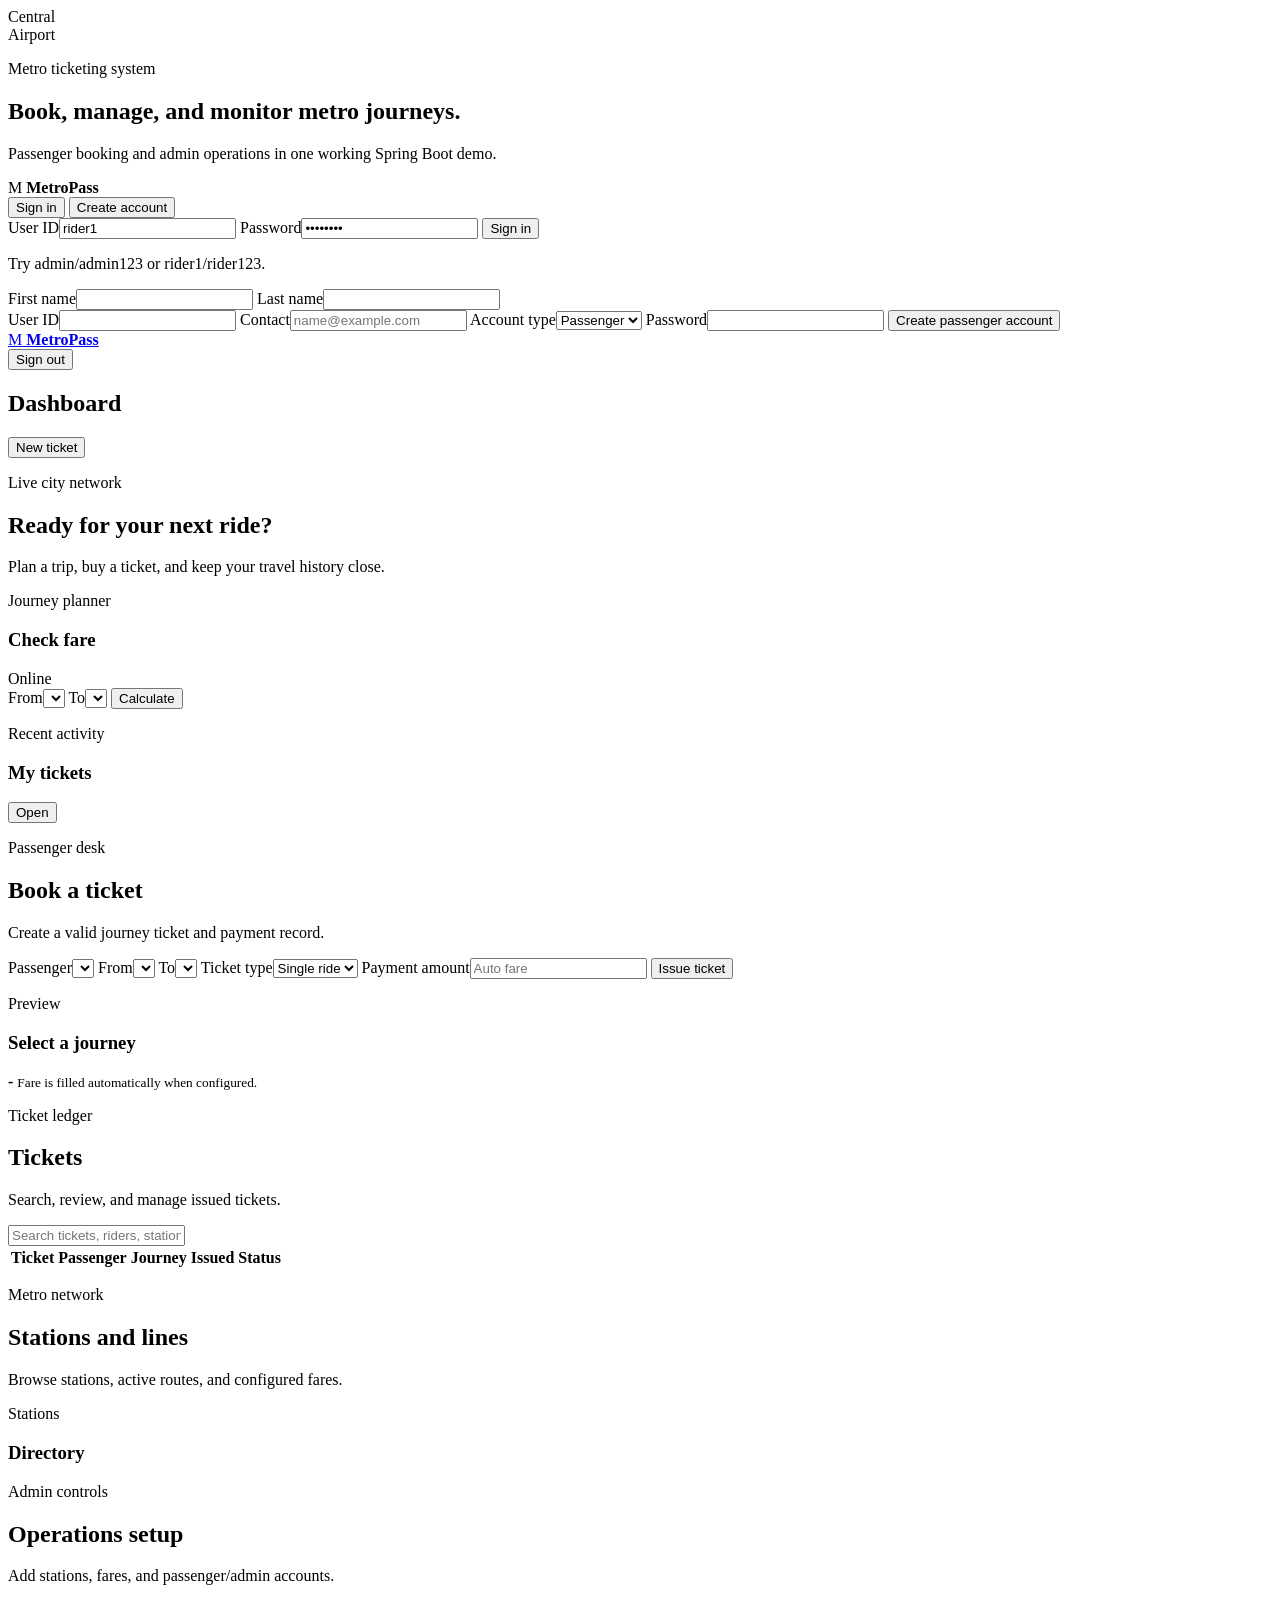
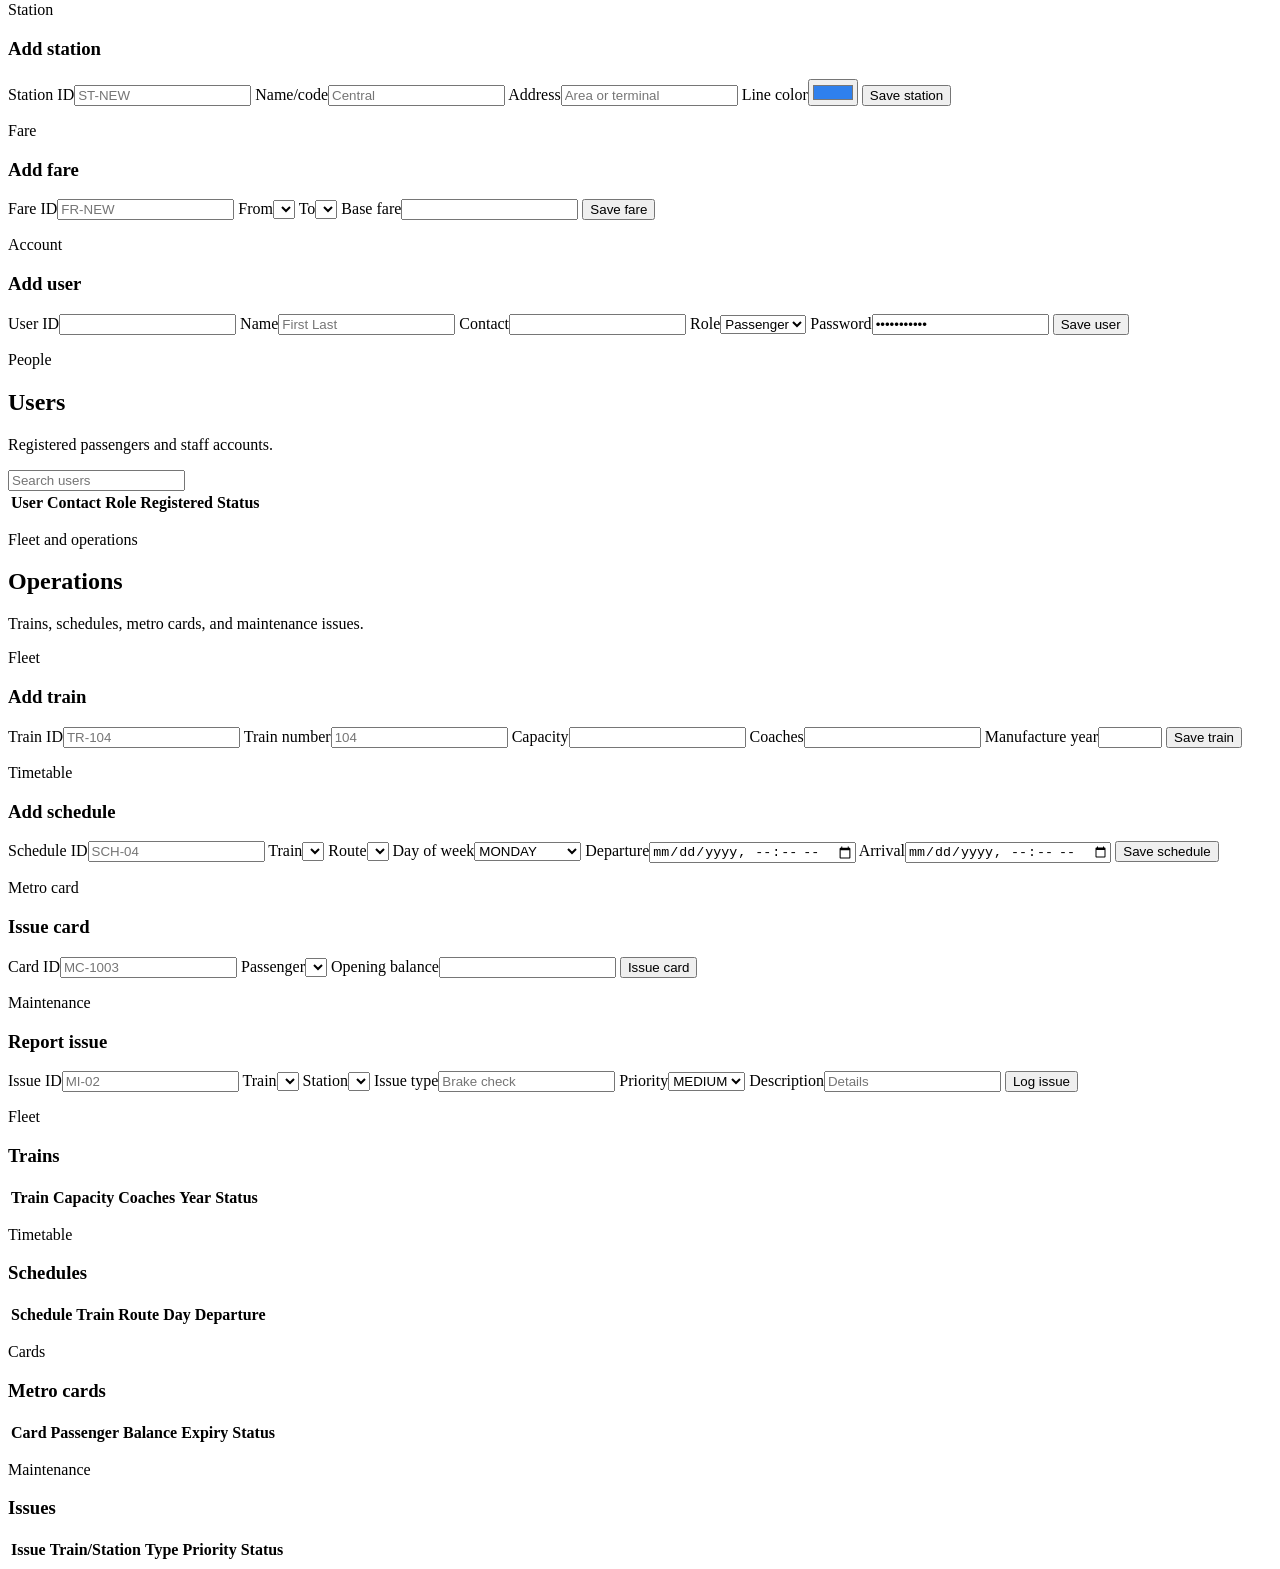
==== src/main/resources/static/index.html @ 809f44c8 "Metro ticketing system with full ERD coverage" ====
<!DOCTYPE html>
<html lang="en">
<head>
  <meta charset="UTF-8">
  <meta name="viewport" content="width=device-width, initial-scale=1.0">
  <title>MetroPass | Ticketing System</title>
  <link rel="preconnect" href="https://fonts.googleapis.com">
  <link rel="preconnect" href="https://fonts.gstatic.com" crossorigin>
  <link href="https://fonts.googleapis.com/css2?family=Inter:wght@400;500;600;700;800&family=JetBrains+Mono:wght@500&display=swap" rel="stylesheet">
  <link rel="stylesheet" href="/styles.css">
</head>
<body>
  <main id="auth-screen" class="auth-screen">
    <section class="auth-visual">
      <div class="rail-scene" aria-hidden="true">
        <div class="city-grid"></div>
        <div class="rail-line rail-blue"></div>
        <div class="rail-line rail-green"></div>
        <div class="metro-train">
          <span></span><span></span><span></span>
        </div>
        <div class="platform-card one">Central</div>
        <div class="platform-card two">Airport</div>
      </div>
      <div class="auth-copy">
        <p class="kicker">Metro ticketing system</p>
        <h1>Book, manage, and monitor metro journeys.</h1>
        <p>Passenger booking and admin operations in one working Spring Boot demo.</p>
      </div>
    </section>

    <section class="auth-panel">
      <div class="brand-row">
        <span class="brand-mark">M</span>
        <strong>MetroPass</strong>
      </div>
      <div class="auth-tabs" role="tablist">
        <button class="auth-tab active" type="button" data-auth-tab="signin">Sign in</button>
        <button class="auth-tab" type="button" data-auth-tab="signup">Create account</button>
      </div>

      <form id="signin-form" class="auth-form active-auth-form">
        <label>User ID<input id="signin-user" autocomplete="username" value="rider1" required></label>
        <label>Password<input id="signin-password" type="password" autocomplete="current-password" value="rider123" required></label>
        <button class="primary-action" type="submit">Sign in</button>
        <p class="demo-hint">Try admin/admin123 or rider1/rider123.</p>
      </form>

      <form id="signup-form" class="auth-form">
        <div class="two-fields">
          <label>First name<input id="signup-first" required></label>
          <label>Last name<input id="signup-last" required></label>
        </div>
        <label>User ID<input id="signup-user" autocomplete="username" required></label>
        <label>Contact<input id="signup-contact" type="email" placeholder="name@example.com"></label>
        <label>Account type<select id="signup-role"><option value="USER">Passenger</option><option value="ADMIN">Admin</option></select></label>
        <label>Password<input id="signup-password" type="password" autocomplete="new-password" required></label>
        <button id="signup-submit" class="primary-action" type="submit">Create passenger account</button>
      </form>
    </section>
  </main>

  <div id="app-shell" class="app-shell hidden">
    <aside class="sidebar">
      <a class="brand-row" href="#dashboard" aria-label="MetroPass home">
        <span class="brand-mark">M</span>
        <strong>MetroPass</strong>
      </a>
      <nav id="nav-list" class="nav-list" aria-label="Workspace navigation"></nav>
      <section class="account-box">
        <span id="account-role" class="pill"></span>
        <strong id="account-name"></strong>
        <small id="account-id"></small>
        <button id="signout-button" class="ghost-action" type="button">Sign out</button>
      </section>
    </aside>

    <main class="workspace">
      <header class="topbar">
        <div>
          <p id="today-label" class="kicker"></p>
          <h2 id="view-title">Dashboard</h2>
        </div>
        <button id="quick-book-button" class="primary-action compact" type="button">New ticket</button>
      </header>

      <div id="toast" class="toast" role="status"></div>

      <section id="view-dashboard" class="view active-view">
        <div class="hero-band">
          <div>
            <p class="kicker">Live city network</p>
            <h1 id="hero-title">Ready for your next ride?</h1>
            <p id="hero-copy">Plan a trip, buy a ticket, and keep your travel history close.</p>
          </div>
          <div class="mini-map" aria-hidden="true">
            <span class="node n1"></span><span class="node n2"></span><span class="node n3"></span><span class="node n4"></span>
            <div class="map-track a"></div><div class="map-track b"></div>
          </div>
        </div>

        <div id="stats-grid" class="stats-grid"></div>

        <div class="split-grid">
          <section class="panel">
            <div class="panel-heading">
              <div><p class="kicker">Journey planner</p><h3>Check fare</h3></div>
              <span class="status-ok">Online</span>
            </div>
            <form id="fare-form" class="form-grid">
              <label>From<select id="fare-from" required></select></label>
              <label>To<select id="fare-to" required></select></label>
              <button class="dark-action" type="submit">Calculate</button>
            </form>
            <div id="fare-result" class="result-box"></div>
          </section>

          <section class="panel">
            <div class="panel-heading">
              <div><p class="kicker">Recent activity</p><h3 id="activity-title">My tickets</h3></div>
              <button class="text-action" type="button" data-go-view="tickets">Open</button>
            </div>
            <div id="recent-list" class="activity-list"></div>
          </section>
        </div>
      </section>

      <section id="view-book" class="view">
        <div class="page-heading">
          <div><p class="kicker">Passenger desk</p><h2>Book a ticket</h2><p>Create a valid journey ticket and payment record.</p></div>
        </div>
        <section class="panel booking-panel">
          <form id="booking-form" class="booking-grid">
            <label id="booking-passenger-wrap">Passenger<select id="booking-passenger"></select></label>
            <label>From<select id="booking-from" required></select></label>
            <label>To<select id="booking-to" required></select></label>
            <label>Ticket type<select id="booking-type"><option value="SINGLE">Single ride</option><option value="DAY_PASS">Day pass</option><option value="RETURN">Return</option></select></label>
            <label>Payment amount<input id="booking-amount" type="number" min="0" step="0.01" placeholder="Auto fare" required></label>
            <button class="primary-action" type="submit">Issue ticket</button>
          </form>
          <div class="ticket-preview">
            <p class="kicker">Preview</p>
            <h3 id="preview-route">Select a journey</h3>
            <strong id="preview-fare">-</strong>
            <small id="preview-note">Fare is filled automatically when configured.</small>
          </div>
        </section>
      </section>

      <section id="view-tickets" class="view">
        <div class="page-heading">
          <div><p class="kicker">Ticket ledger</p><h2 id="tickets-heading">Tickets</h2><p id="tickets-copy">Search, review, and manage issued tickets.</p></div>
        </div>
        <section class="panel table-panel">
          <div class="table-toolbar">
            <input id="ticket-search" class="search-input" placeholder="Search tickets, riders, stations">
            <span id="ticket-count" class="count-label"></span>
          </div>
          <div class="table-wrap">
            <table>
              <thead><tr><th>Ticket</th><th>Passenger</th><th>Journey</th><th>Issued</th><th>Status</th><th class="admin-only"></th></tr></thead>
              <tbody id="tickets-table"></tbody>
            </table>
          </div>
        </section>
      </section>

      <section id="view-network" class="view">
        <div class="page-heading">
          <div><p class="kicker">Metro network</p><h2>Stations and lines</h2><p>Browse stations, active routes, and configured fares.</p></div>
        </div>
        <div class="network-grid">
          <section class="panel map-panel"><div id="network-map" class="network-map"></div></section>
          <section class="panel"><div class="panel-heading"><div><p class="kicker">Stations</p><h3>Directory</h3></div><span id="station-count" class="count-label"></span></div><div id="station-list" class="stack-list"></div></section>
        </div>
      </section>

      <section id="view-admin" class="view">
        <div class="page-heading">
          <div><p class="kicker">Admin controls</p><h2>Operations setup</h2><p>Add stations, fares, and passenger/admin accounts.</p></div>
        </div>
        <div class="admin-grid">
          <section class="panel">
            <div class="panel-heading"><div><p class="kicker">Station</p><h3>Add station</h3></div></div>
            <form id="station-form" class="form-grid">
              <label>Station ID<input id="station-id" placeholder="ST-NEW" required></label>
              <label>Name/code<input id="station-code" placeholder="Central" required></label>
              <label>Address<input id="station-address" placeholder="Area or terminal"></label>
              <label>Line color<input id="station-color" type="color" value="#2f80ed"></label>
              <button class="dark-action" type="submit">Save station</button>
            </form>
          </section>
          <section class="panel">
            <div class="panel-heading"><div><p class="kicker">Fare</p><h3>Add fare</h3></div></div>
            <form id="fare-admin-form" class="form-grid">
              <label>Fare ID<input id="fare-id" placeholder="FR-NEW" required></label>
              <label>From<select id="admin-fare-from" required></select></label>
              <label>To<select id="admin-fare-to" required></select></label>
              <label>Base fare<input id="admin-fare-amount" type="number" min="0" step="0.01" required></label>
              <button class="dark-action" type="submit">Save fare</button>
            </form>
          </section>
          <section class="panel">
            <div class="panel-heading"><div><p class="kicker">Account</p><h3>Add user</h3></div></div>
            <form id="admin-user-form" class="form-grid">
              <label>User ID<input id="admin-user-id" required></label>
              <label>Name<input id="admin-user-name" placeholder="First Last" required></label>
              <label>Contact<input id="admin-user-contact"></label>
              <label>Role<select id="admin-user-role"><option value="USER">Passenger</option><option value="ADMIN">Admin</option></select></label>
              <label>Password<input id="admin-user-password" type="password" value="password123" required></label>
              <button class="dark-action" type="submit">Save user</button>
            </form>
          </section>
        </div>
      </section>

      <section id="view-users" class="view">
        <div class="page-heading">
          <div><p class="kicker">People</p><h2>Users</h2><p>Registered passengers and staff accounts.</p></div>
        </div>
        <section class="panel table-panel">
          <div class="table-toolbar">
            <input id="user-search" class="search-input" placeholder="Search users">
            <span id="user-count" class="count-label"></span>
          </div>
          <div class="table-wrap">
            <table>
              <thead><tr><th>User</th><th>Contact</th><th>Role</th><th>Registered</th><th>Status</th></tr></thead>
              <tbody id="users-table"></tbody>
            </table>
          </div>
        </section>
      </section>

      <section id="view-operations" class="view">
        <div class="page-heading">
          <div><p class="kicker">Fleet and operations</p><h2>Operations</h2><p>Trains, schedules, metro cards, and maintenance issues.</p></div>
        </div>

        <div class="admin-grid">
          <section class="panel">
            <div class="panel-heading"><div><p class="kicker">Fleet</p><h3>Add train</h3></div></div>
            <form id="train-form" class="form-grid">
              <label>Train ID<input id="train-id" placeholder="TR-104" required></label>
              <label>Train number<input id="train-number" placeholder="104" required></label>
              <label>Capacity<input id="train-capacity" type="number" min="0" required></label>
              <label>Coaches<input id="train-coaches" type="number" min="1" required></label>
              <label>Manufacture year<input id="train-year" type="number" min="1990" max="2100" required></label>
              <button class="dark-action" type="submit">Save train</button>
            </form>
          </section>

          <section class="panel">
            <div class="panel-heading"><div><p class="kicker">Timetable</p><h3>Add schedule</h3></div></div>
            <form id="schedule-form" class="form-grid">
              <label>Schedule ID<input id="schedule-id" placeholder="SCH-04" required></label>
              <label>Train<select id="schedule-train" required></select></label>
              <label>Route<select id="schedule-route" required></select></label>
              <label>Day of week<select id="schedule-day">
                <option>MONDAY</option><option>TUESDAY</option><option>WEDNESDAY</option>
                <option>THURSDAY</option><option>FRIDAY</option><option>SATURDAY</option><option>SUNDAY</option>
              </select></label>
              <label>Departure<input id="schedule-departure" type="datetime-local" required></label>
              <label>Arrival<input id="schedule-arrival" type="datetime-local" required></label>
              <button class="dark-action" type="submit">Save schedule</button>
            </form>
          </section>

          <section class="panel">
            <div class="panel-heading"><div><p class="kicker">Metro card</p><h3>Issue card</h3></div></div>
            <form id="metrocard-form" class="form-grid">
              <label>Card ID<input id="metrocard-id" placeholder="MC-1003" required></label>
              <label>Passenger<select id="metrocard-passenger" required></select></label>
              <label>Opening balance<input id="metrocard-balance" type="number" min="0" step="0.01" required></label>
              <button class="dark-action" type="submit">Issue card</button>
            </form>
          </section>

          <section class="panel">
            <div class="panel-heading"><div><p class="kicker">Maintenance</p><h3>Report issue</h3></div></div>
            <form id="maintenance-form" class="form-grid">
              <label>Issue ID<input id="maintenance-id" placeholder="MI-02" required></label>
              <label>Train<select id="maintenance-train"></select></label>
              <label>Station<select id="maintenance-station"></select></label>
              <label>Issue type<input id="maintenance-type" placeholder="Brake check" required></label>
              <label>Priority<select id="maintenance-priority"><option>LOW</option><option selected>MEDIUM</option><option>HIGH</option></select></label>
              <label>Description<input id="maintenance-description" placeholder="Details"></label>
              <button class="dark-action" type="submit">Log issue</button>
            </form>
          </section>
        </div>

        <div class="split-grid">
          <section class="panel table-panel">
            <div class="panel-heading"><div><p class="kicker">Fleet</p><h3>Trains</h3></div><span id="train-count" class="count-label"></span></div>
            <div class="table-wrap">
              <table>
                <thead><tr><th>Train</th><th>Capacity</th><th>Coaches</th><th>Year</th><th>Status</th></tr></thead>
                <tbody id="trains-table"></tbody>
              </table>
            </div>
          </section>

          <section class="panel table-panel">
            <div class="panel-heading"><div><p class="kicker">Timetable</p><h3>Schedules</h3></div><span id="schedule-count" class="count-label"></span></div>
            <div class="table-wrap">
              <table>
                <thead><tr><th>Schedule</th><th>Train</th><th>Route</th><th>Day</th><th>Departure</th></tr></thead>
                <tbody id="schedules-table"></tbody>
              </table>
            </div>
          </section>
        </div>

        <div class="split-grid">
          <section class="panel table-panel">
            <div class="panel-heading"><div><p class="kicker">Cards</p><h3>Metro cards</h3></div><span id="metrocard-count" class="count-label"></span></div>
            <div class="table-wrap">
              <table>
                <thead><tr><th>Card</th><th>Passenger</th><th>Balance</th><th>Expiry</th><th>Status</th></tr></thead>
                <tbody id="metrocards-table"></tbody>
              </table>
            </div>
          </section>

          <section class="panel table-panel">
            <div class="panel-heading"><div><p class="kicker">Maintenance</p><h3>Issues</h3></div><span id="maintenance-count" class="count-label"></span></div>
            <div class="table-wrap">
              <table>
                <thead><tr><th>Issue</th><th>Train/Station</th><th>Type</th><th>Priority</th><th>Status</th></tr></thead>
                <tbody id="maintenance-table"></tbody>
              </table>
            </div>
          </section>
        </div>
      </section>
    </main>
  </div>

  <script src="/app.js"></script>
</body>
</html>
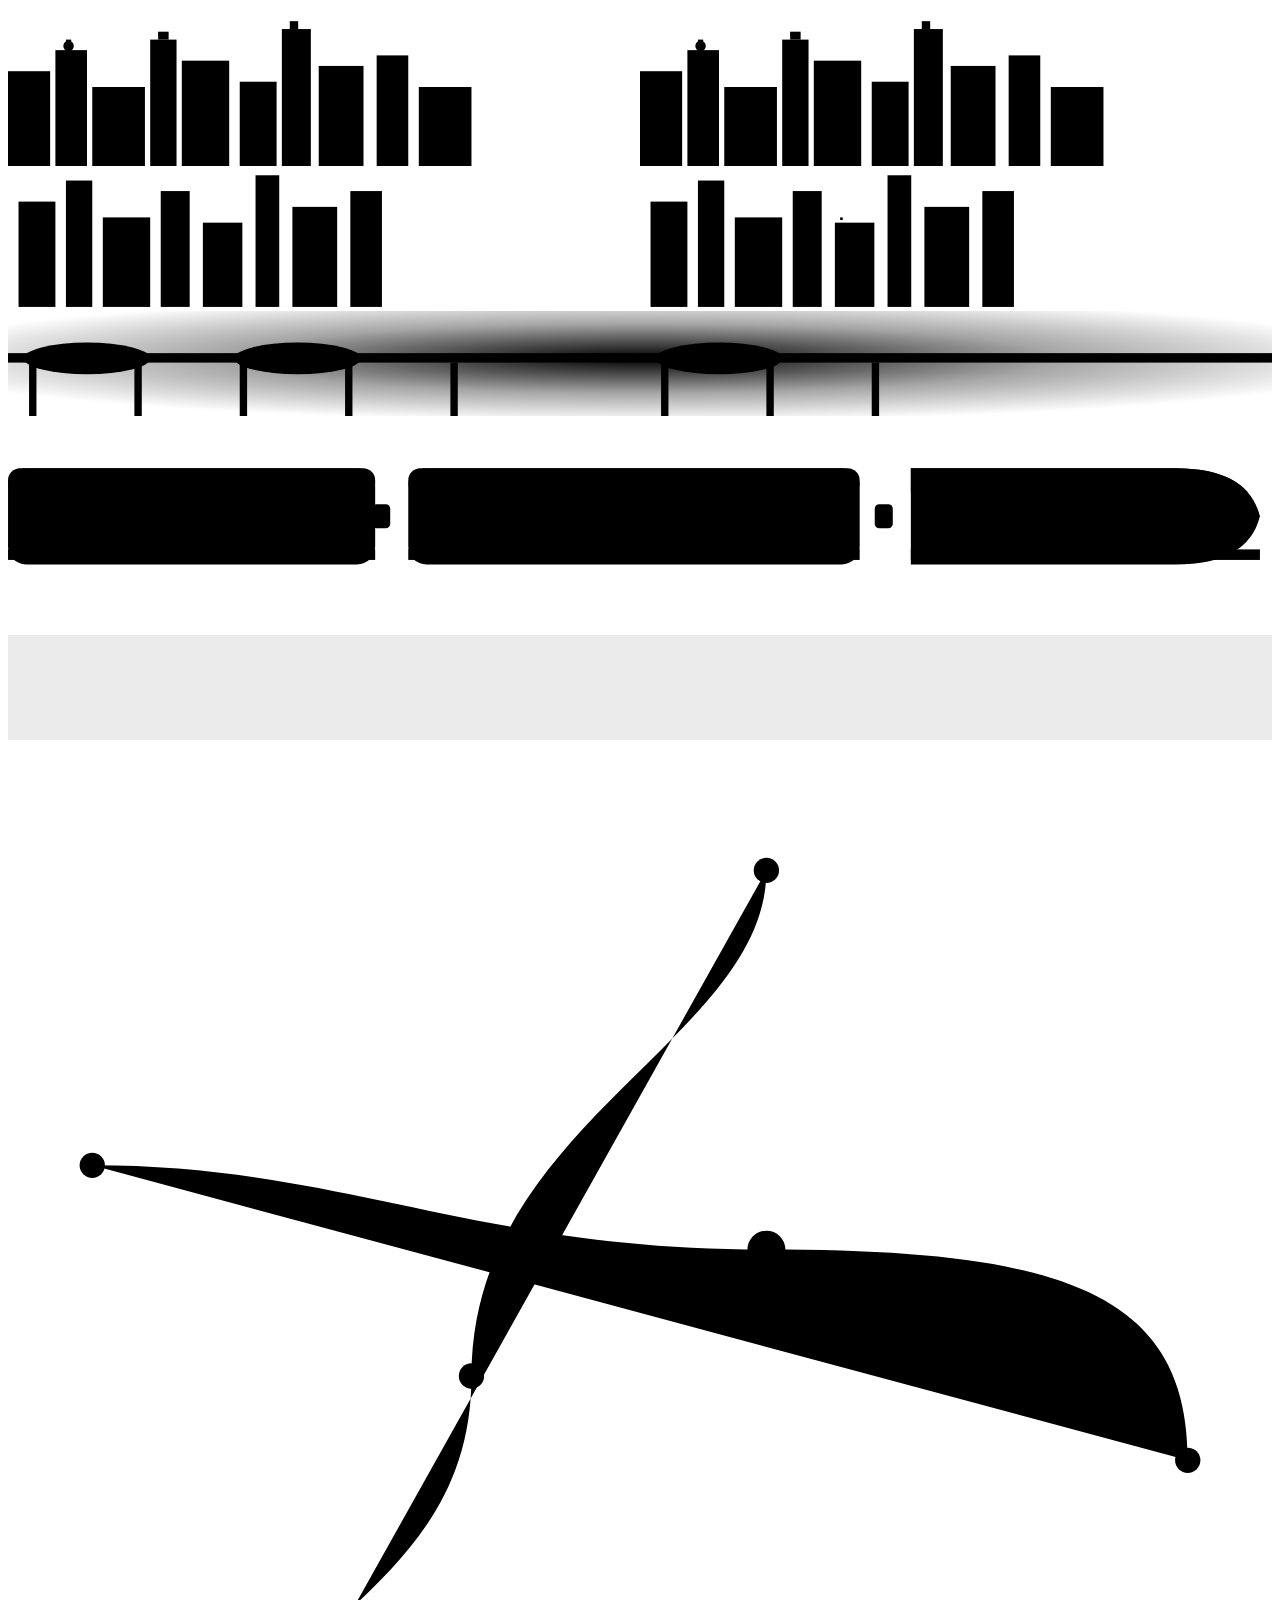
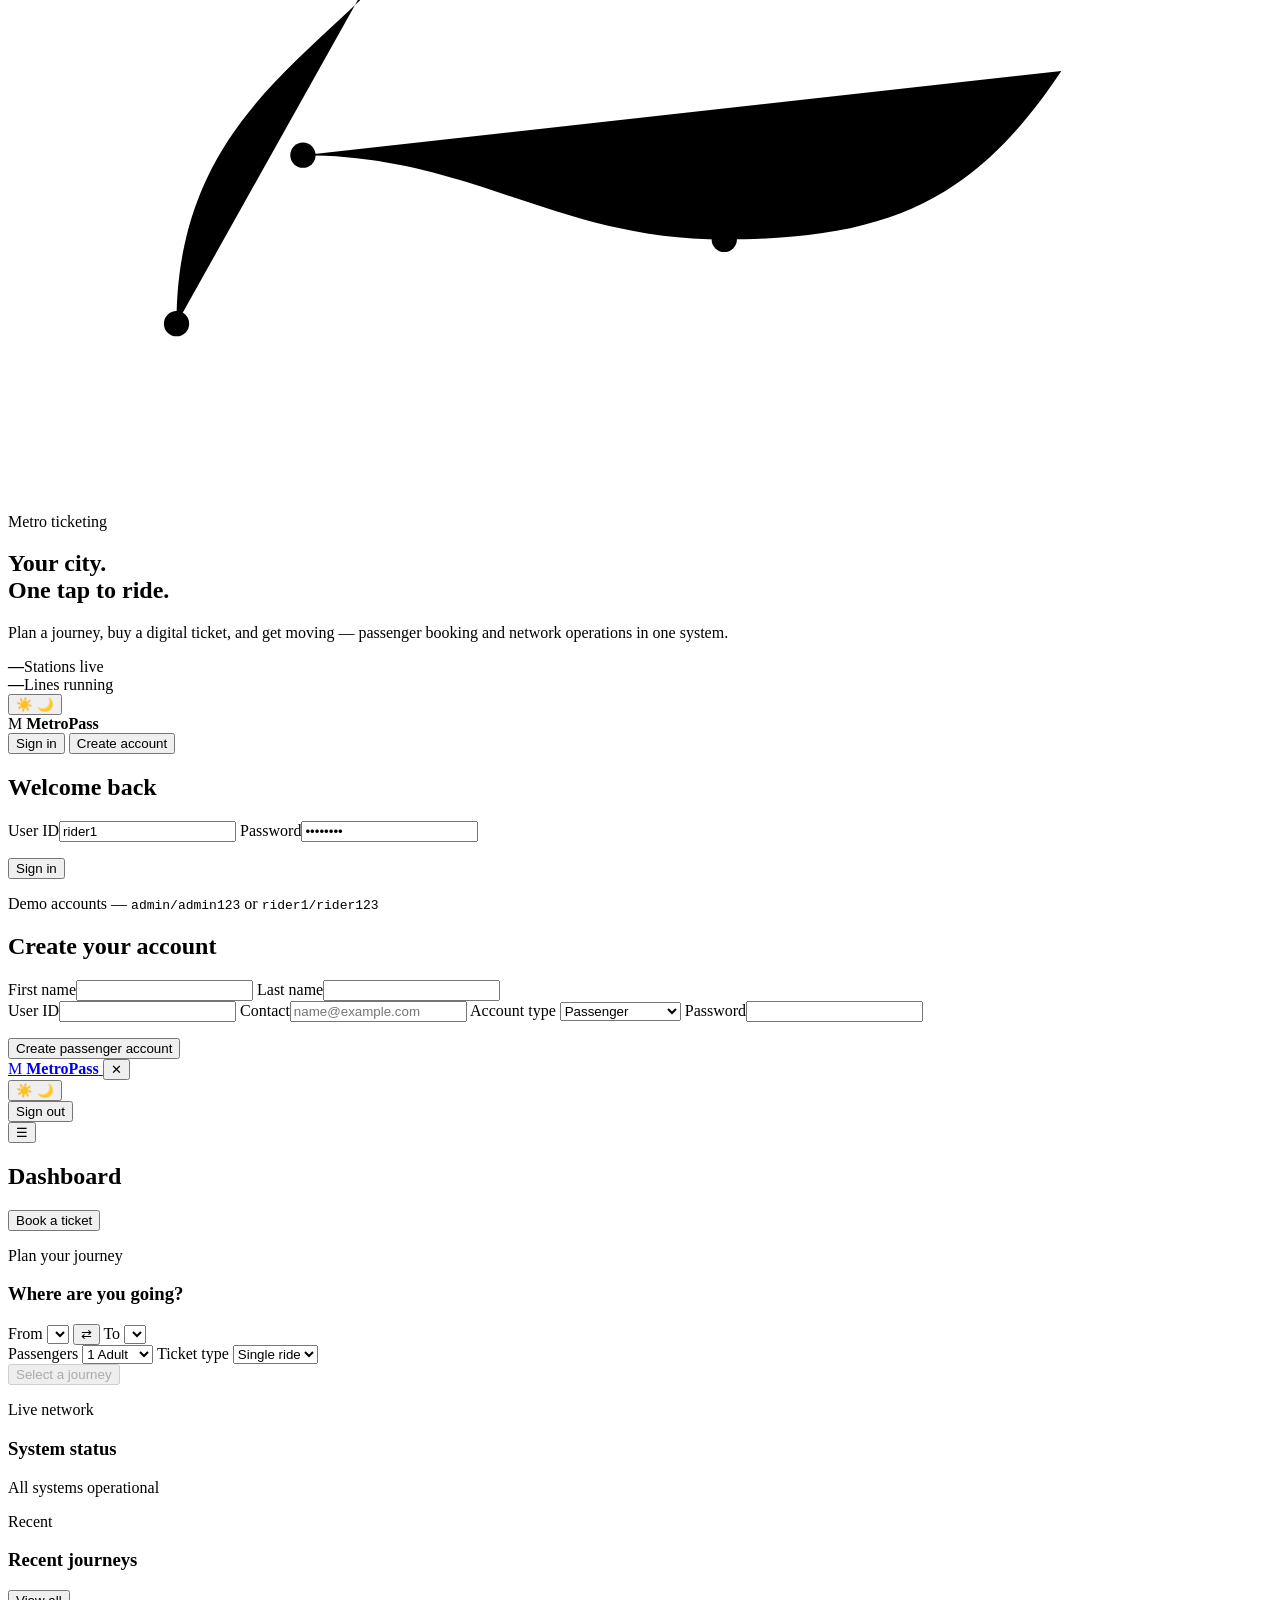
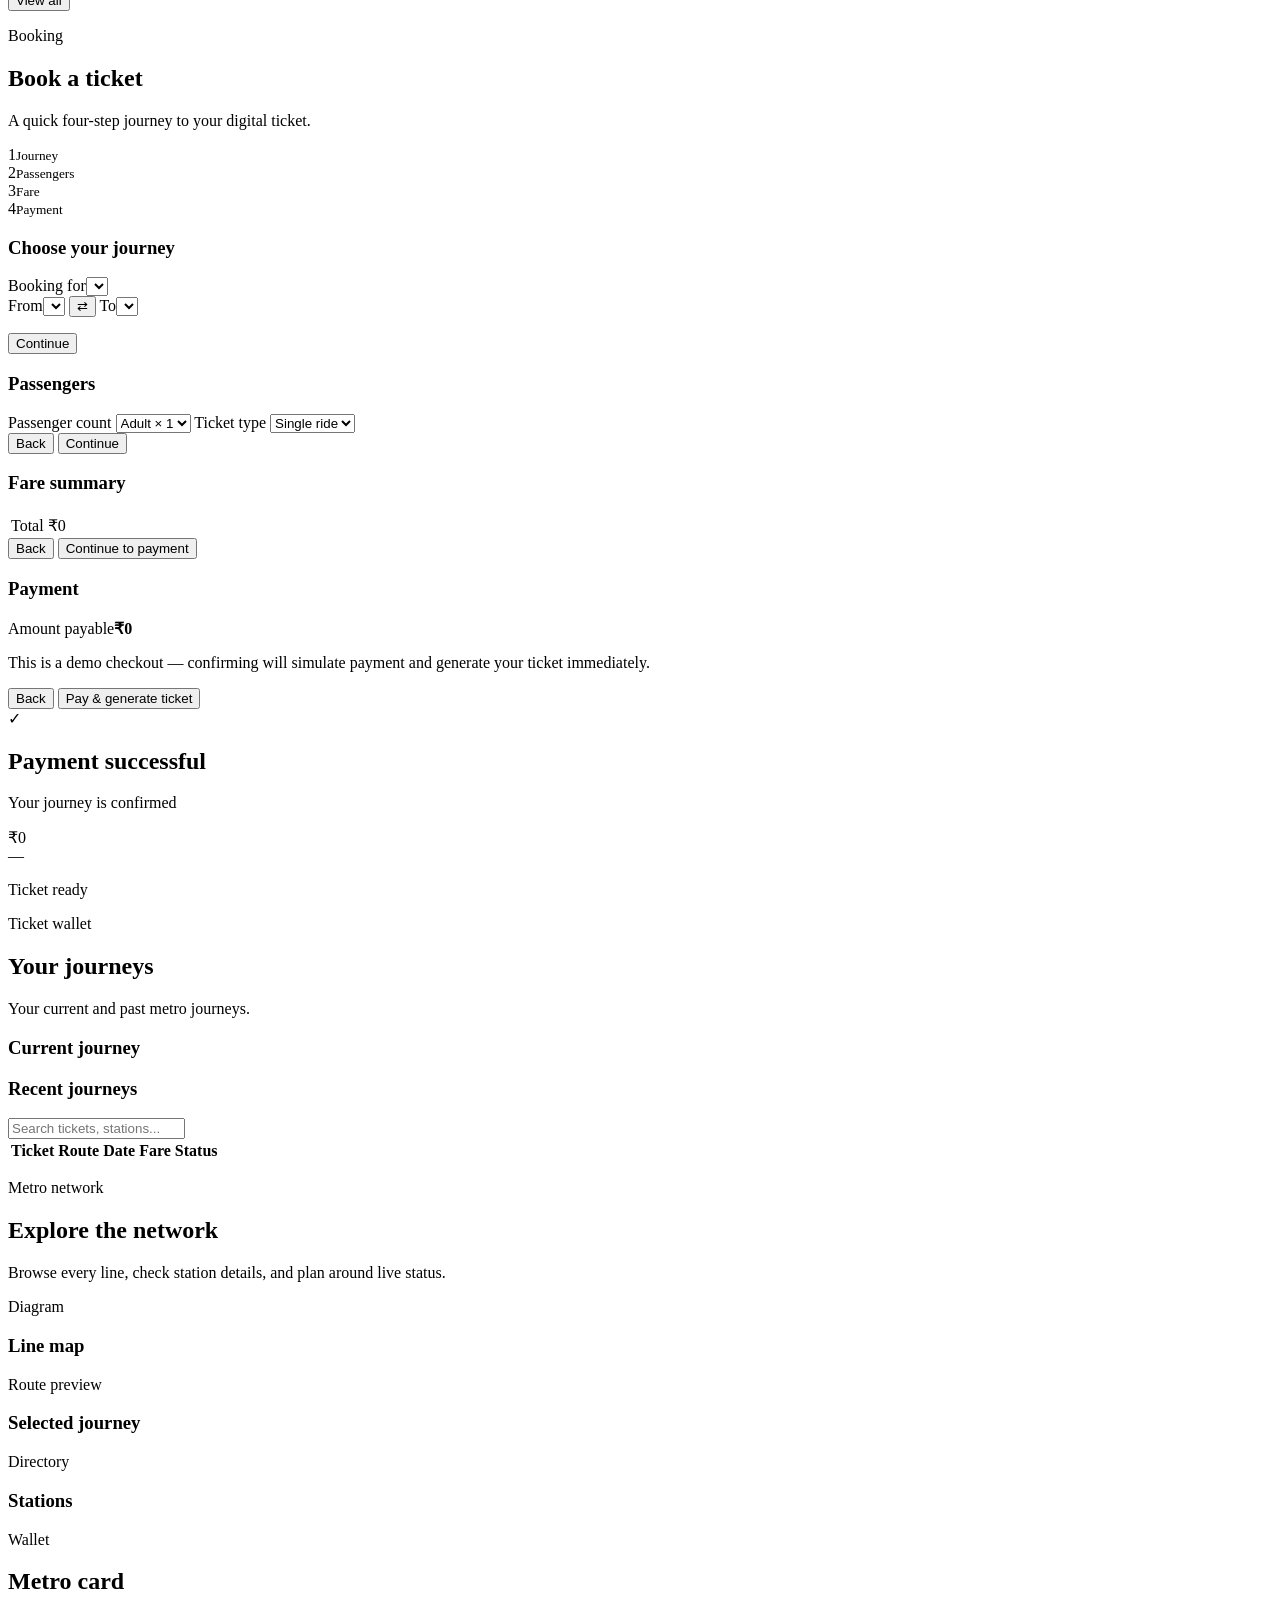
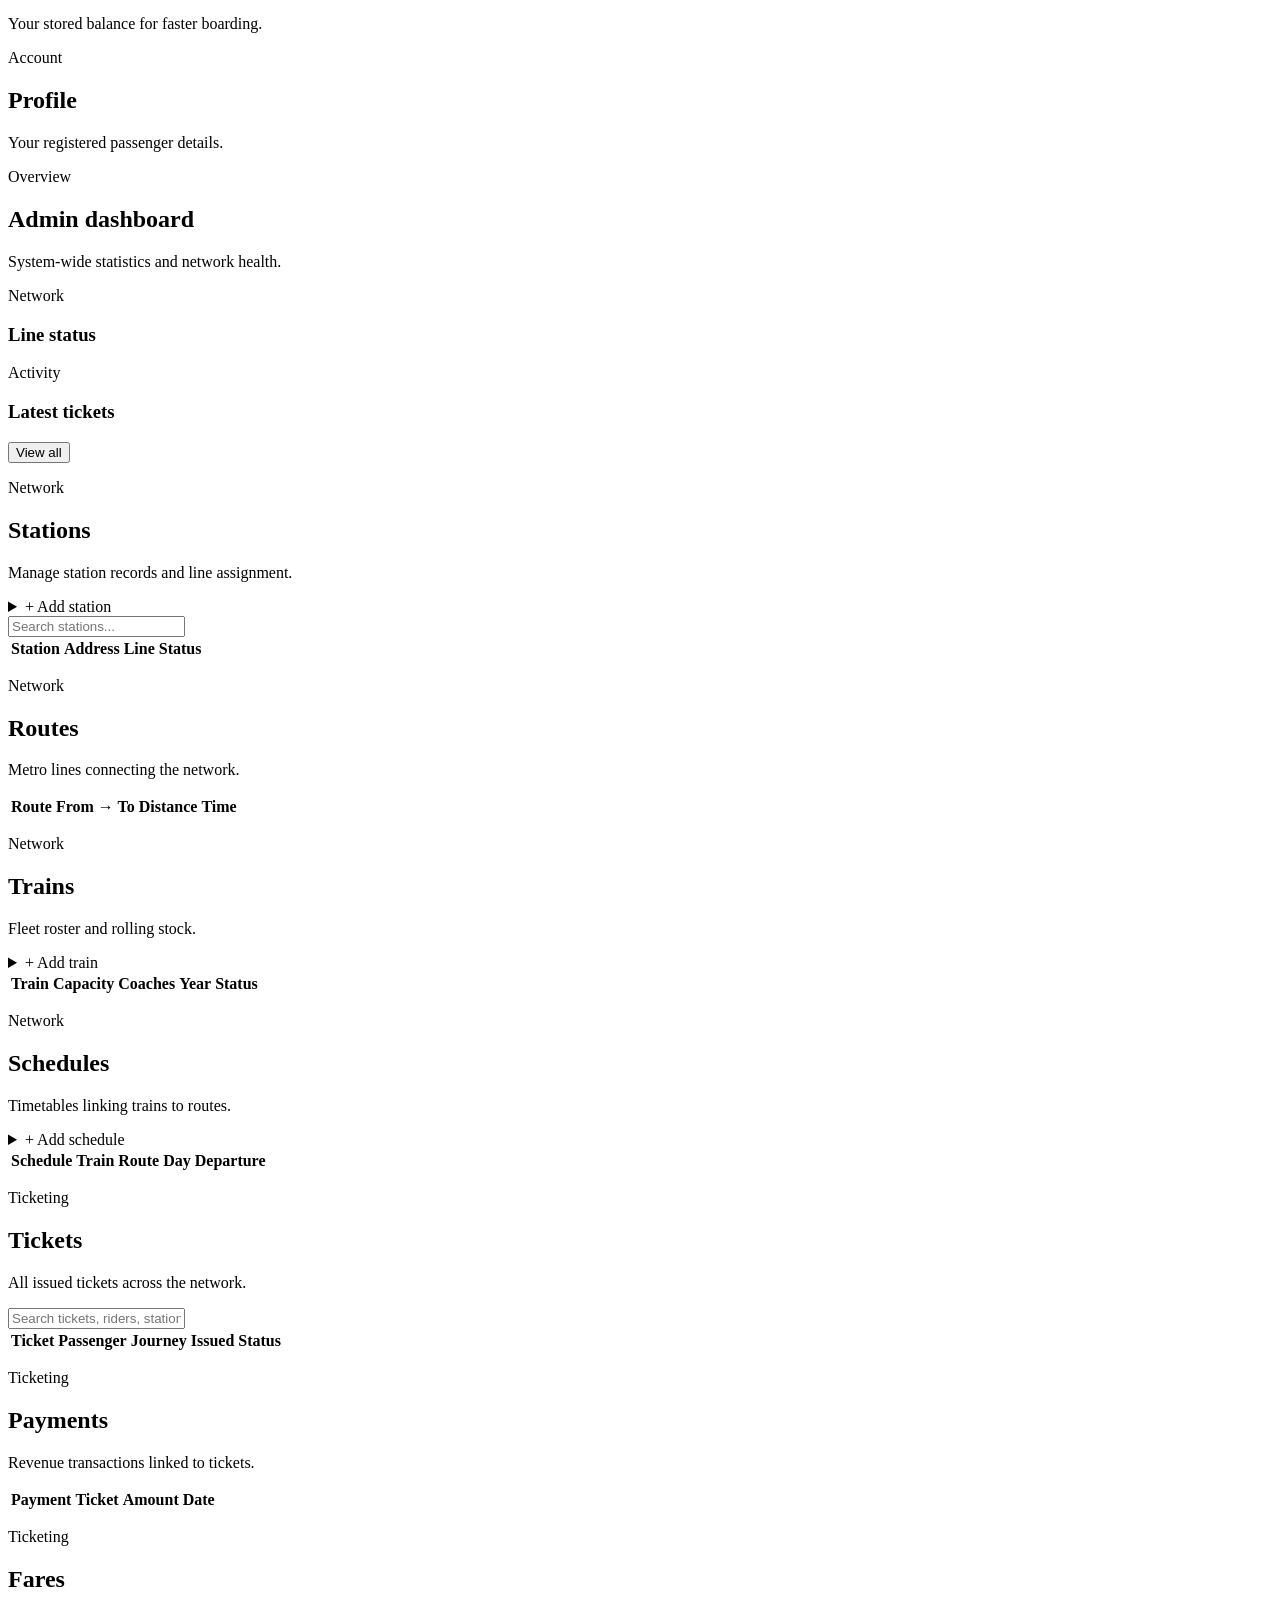
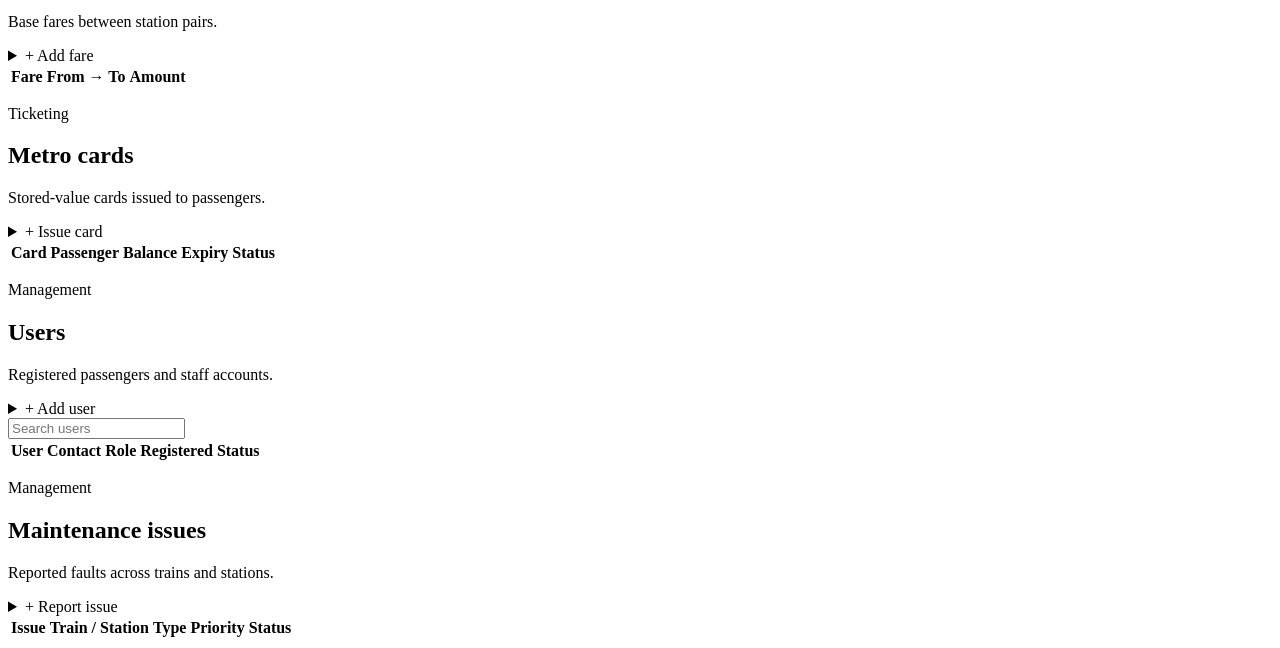
==== commit 5c2de67a: "Update frontend UI and navigation" ====
--- a/src/main/resources/static/index.html
+++ b/src/main/resources/static/index.html
@@ -3,243 +3,631 @@
 <head>
   <meta charset="UTF-8">
   <meta name="viewport" content="width=device-width, initial-scale=1.0">
-  <title>MetroPass | Ticketing System</title>
+  <title>MetroPass | Metro Ticketing</title>
   <link rel="preconnect" href="https://fonts.googleapis.com">
   <link rel="preconnect" href="https://fonts.gstatic.com" crossorigin>
-  <link href="https://fonts.googleapis.com/css2?family=Inter:wght@400;500;600;700;800&family=JetBrains+Mono:wght@500&display=swap" rel="stylesheet">
+  <link href="https://fonts.googleapis.com/css2?family=Inter:wght@400;500;600;700;800;900&family=JetBrains+Mono:wght@500;600;700&display=swap" rel="stylesheet">
   <link rel="stylesheet" href="/styles.css">
+  <script>
+    (function () {
+      try {
+        var saved = localStorage.getItem('metroTheme');
+        var theme = saved || (window.matchMedia && window.matchMedia('(prefers-color-scheme: dark)').matches ? 'dark' : 'light');
+        document.documentElement.setAttribute('data-theme', theme);
+        var signedIn = Boolean(localStorage.getItem('metroUser'));
+        document.documentElement.setAttribute('data-scene-day', signedIn ? '1' : '0');
+      } catch (e) {}
+    })();
+  </script>
 </head>
 <body>
+
+  <!-- ===================== METRO SCENE (persistent moving background) ===================== -->
+  <div id="metro-scene" class="metro-scene" aria-hidden="true" data-tier="high">
+    <div class="scene-layer scene-sky"></div>
+    <div class="scene-layer scene-stars" id="scene-stars"></div>
+
+    <div class="scene-parallax" data-depth="0.02">
+    <div class="scene-layer scene-skyline">
+      <svg viewBox="0 0 2400 300" preserveAspectRatio="none">
+        <g class="scene-bld-far">
+          <rect x="0" y="120" width="80" height="180"/><rect x="90" y="80" width="60" height="220"/>
+          <rect x="160" y="150" width="100" height="150"/><rect x="270" y="60" width="50" height="240"/>
+          <rect x="330" y="100" width="90" height="200"/><rect x="440" y="140" width="70" height="160"/>
+          <rect x="520" y="40" width="55" height="260"/><rect x="590" y="110" width="85" height="190"/>
+          <rect x="700" y="90" width="60" height="210"/><rect x="780" y="150" width="100" height="150"/>
+          <rect x="1200" y="120" width="80" height="180"/><rect x="1290" y="80" width="60" height="220"/>
+          <rect x="1360" y="150" width="100" height="150"/><rect x="1470" y="60" width="50" height="240"/>
+          <rect x="1530" y="100" width="90" height="200"/><rect x="1640" y="140" width="70" height="160"/>
+          <rect x="1720" y="40" width="55" height="260"/><rect x="1790" y="110" width="85" height="190"/>
+          <rect x="1900" y="90" width="60" height="210"/><rect x="1980" y="150" width="100" height="150"/>
+        </g>
+        <!-- Roofline variety: setbacks, antenna spires, a water tower — so the
+             skyline reads as a real city silhouette, not a uniform bar chart. -->
+        <g class="scene-bld-far">
+          <rect x="285" y="45" width="20" height="15"/>
+          <rect x="535" y="25" width="16" height="15"/>
+          <rect x="1485" y="45" width="20" height="15"/>
+          <rect x="1735" y="25" width="16" height="15"/>
+          <circle cx="115" cy="72" r="10"/><rect x="110" y="60" width="10" height="12"/>
+          <circle cx="1315" cy="72" r="10"/><rect x="1310" y="60" width="10" height="12"/>
+        </g>
+        <g class="scene-bld-far-line">
+          <line x1="295" y1="45" x2="295" y2="18"/>
+          <line x1="1495" y1="45" x2="1495" y2="18"/>
+          <line x1="205" y1="150" x2="205" y2="128"/>
+          <line x1="1405" y1="150" x2="1405" y2="128"/>
+        </g>
+        <g class="scene-win-far">
+          <rect x="10" y="140" width="6" height="6"/><rect x="24" y="140" width="6" height="6"/><rect x="10" y="160" width="6" height="6"/>
+          <rect x="100" y="100" width="6" height="6"/><rect x="120" y="120" width="6" height="6"/>
+          <rect x="340" y="130" width="6" height="6"/><rect x="360" y="150" width="6" height="6"/><rect x="380" y="130" width="6" height="6"/>
+          <rect x="600" y="140" width="6" height="6"/><rect x="620" y="160" width="6" height="6"/>
+          <rect x="1210" y="140" width="6" height="6"/><rect x="1224" y="140" width="6" height="6"/>
+          <rect x="1540" y="130" width="6" height="6"/><rect x="1560" y="150" width="6" height="6"/>
+          <rect x="1800" y="140" width="6" height="6"/><rect x="1820" y="160" width="6" height="6"/>
+        </g>
+      </svg>
+    </div>
+    </div>
+
+    <div class="scene-parallax" data-depth="0.05">
+    <div class="scene-layer scene-city">
+      <svg viewBox="0 0 2400 260" preserveAspectRatio="none">
+        <g class="scene-bld-mid">
+          <rect x="20" y="60" width="70" height="200"/><rect x="110" y="20" width="50" height="240"/>
+          <rect x="180" y="90" width="90" height="170"/><rect x="290" y="40" width="55" height="220"/>
+          <rect x="370" y="100" width="75" height="160"/><rect x="470" y="10" width="45" height="250"/>
+          <rect x="540" y="70" width="85" height="190"/><rect x="650" y="40" width="60" height="220"/>
+          <rect x="1220" y="60" width="70" height="200"/><rect x="1310" y="20" width="50" height="240"/>
+          <rect x="1380" y="90" width="90" height="170"/><rect x="1490" y="40" width="55" height="220"/>
+          <rect x="1570" y="100" width="75" height="160"/><rect x="1670" y="10" width="45" height="250"/>
+          <rect x="1740" y="70" width="85" height="190"/><rect x="1850" y="40" width="60" height="220"/>
+        </g>
+        <g class="scene-win-mid">
+          <rect x="30" y="80" width="5" height="5"/><rect x="45" y="90" width="5" height="5"/><rect x="60" y="100" width="5" height="5"/>
+          <rect x="120" y="40" width="5" height="5"/><rect x="135" y="55" width="5" height="5"/>
+          <rect x="195" y="110" width="5" height="5"/><rect x="210" y="120" width="5" height="5"/><rect x="230" y="130" width="5" height="5"/>
+          <rect x="1230" y="80" width="5" height="5"/><rect x="1245" y="90" width="5" height="5"/>
+          <rect x="1395" y="110" width="5" height="5"/><rect x="1410" y="120" width="5" height="5"/>
+        </g>
+        <g class="scene-win-mid warm">
+          <rect x="300" y="60" width="5" height="5"/><rect x="315" y="75" width="5" height="5"/>
+          <rect x="480" y="30" width="5" height="5"/><rect x="490" y="45" width="5" height="5"/>
+          <rect x="560" y="90" width="5" height="5"/><rect x="580" y="110" width="5" height="5"/>
+          <rect x="1500" y="60" width="5" height="5"/><rect x="1580" y="90" width="5" height="5"/>
+        </g>
+      </svg>
+    </div>
+    </div>
+
+    <div class="scene-layer scene-platform">
+      <svg viewBox="0 0 2400 200" preserveAspectRatio="none">
+        <defs>
+          <radialGradient id="scene-pass-light-grad" cx="50%" cy="45%" r="60%">
+            <stop offset="0%" stop-color="currentColor" stop-opacity="1"/>
+            <stop offset="55%" stop-color="currentColor" stop-opacity=".35"/>
+            <stop offset="100%" stop-color="currentColor" stop-opacity="0"/>
+          </radialGradient>
+        </defs>
+        <rect class="scene-rail-deck" x="0" y="80" width="2400" height="18"/>
+        <g class="scene-rail-pillar">
+          <rect x="40" y="98" width="14" height="102"/><rect x="240" y="98" width="14" height="102"/>
+          <rect x="440" y="98" width="14" height="102"/><rect x="640" y="98" width="14" height="102"/>
+          <rect x="840" y="98" width="14" height="102"/><rect x="1240" y="98" width="14" height="102"/>
+          <rect x="1440" y="98" width="14" height="102"/><rect x="1640" y="98" width="14" height="102"/>
+        </g>
+        <ellipse class="scene-plat-glow" cx="150" cy="90" rx="120" ry="30"/>
+        <ellipse class="scene-plat-glow" cx="550" cy="90" rx="120" ry="30"/>
+        <ellipse class="scene-plat-glow" cx="1350" cy="90" rx="120" ry="30"/>
+        <rect class="scene-pass-light" x="0" y="0" width="2400" height="200" fill="url(#scene-pass-light-grad)"/>
+      </svg>
+    </div>
+
+    <div class="scene-layer scene-train">
+      <div class="scene-train-blur"></div>
+      <div class="scene-train-wrap">
+        <svg viewBox="0 0 420 70" width="100%">
+          <!-- Car 1 (rear) -->
+          <rect class="scene-train-shell" x="0" y="16" width="122" height="32" rx="6"/>
+          <rect class="scene-train-shell-top" x="0" y="16" width="122" height="9" rx="4"/>
+          <rect class="scene-train-stripe" x="0" y="43" width="122" height="3.5"/>
+          <rect x="10" y="25" width="28" height="15" rx="2" class="scene-train-window dim"/>
+          <rect x="46" y="25" width="28" height="15" rx="2" class="scene-train-window"/>
+          <rect x="82" y="25" width="28" height="15" rx="2" class="scene-train-window"/>
+          <circle class="scene-train-tail" cx="6" cy="32" r="3.2"/>
+          <rect class="scene-train-coupler" x="121" y="28" width="6" height="8" rx="1.5"/>
+
+          <!-- Car 2 (middle) -->
+          <rect class="scene-train-shell" x="133" y="16" width="150" height="32" rx="6"/>
+          <rect class="scene-train-shell-top" x="133" y="16" width="150" height="9" rx="4"/>
+          <rect class="scene-train-stripe" x="133" y="43" width="150" height="3.5"/>
+          <rect x="144" y="25" width="28" height="15" rx="2" class="scene-train-window"/>
+          <rect x="180" y="25" width="28" height="15" rx="2" class="scene-train-window dim"/>
+          <rect x="216" y="25" width="28" height="15" rx="2" class="scene-train-window"/>
+          <rect x="252" y="25" width="28" height="15" rx="2" class="scene-train-window"/>
+          <rect class="scene-train-coupler" x="288" y="28" width="6" height="8" rx="1.5"/>
+
+          <!-- Car 3 (lead) — tapered cab nose -->
+          <path class="scene-train-shell" d="M 300 48 L 300 16 L 388 16 Q 412 16 416 32 Q 412 48 388 48 Z"/>
+          <path class="scene-train-shell-top" d="M 300 16 L 388 16 Q 405 16 412 24 L 300 24 Z"/>
+          <rect class="scene-train-stripe" x="300" y="43" width="116" height="3.5"/>
+          <rect x="310" y="25" width="26" height="15" rx="2" class="scene-train-window"/>
+          <rect x="346" y="25" width="26" height="15" rx="2" class="scene-train-window"/>
+          <circle class="scene-train-headlight" cx="407" cy="32" r="4"/>
+        </svg>
+      </div>
+    </div>
+
+    <div class="scene-layer scene-reflection">
+      <svg viewBox="0 0 2400 200" preserveAspectRatio="none">
+        <rect x="0" y="0" width="2400" height="200" fill="currentColor" style="color:var(--blue); opacity:.08;"/>
+      </svg>
+    </div>
+
+    <div class="scene-layer scene-ambient"></div>
+    <div class="scene-layer scene-overlay"></div>
+  </div>
+
+  <!-- ===================== AUTH ===================== -->
   <main id="auth-screen" class="auth-screen">
-    <section class="auth-visual">
-      <div class="rail-scene" aria-hidden="true">
-        <div class="city-grid"></div>
-        <div class="rail-line rail-blue"></div>
-        <div class="rail-line rail-green"></div>
-        <div class="metro-train">
-          <span></span><span></span><span></span>
-        </div>
-        <div class="platform-card one">Central</div>
-        <div class="platform-card two">Airport</div>
+    <section class="auth-visual" aria-hidden="true">
+      <div class="rail-canvas">
+        <svg class="line-map" viewBox="0 0 600 640" preserveAspectRatio="none">
+          <path class="line-path line-blue" d="M 80 560 C 80 420, 220 420, 220 300 S 360 140, 360 60" />
+          <path class="line-path line-orange" d="M 40 200 C 160 200, 220 240, 360 240 S 560 260, 560 340" />
+          <path class="line-path line-green" d="M 140 480 C 220 480, 260 520, 340 520 S 460 500, 500 440" />
+          <circle class="line-stop" cx="80" cy="560" r="6"/>
+          <circle class="line-stop" cx="220" cy="300" r="6"/>
+          <circle class="line-stop" cx="360" cy="60" r="6"/>
+          <circle class="line-stop" cx="40" cy="200" r="6"/>
+          <circle class="line-stop" cx="360" cy="240" r="6"/>
+          <circle class="line-stop" cx="560" cy="340" r="6"/>
+          <circle class="line-stop" cx="140" cy="480" r="6"/>
+          <circle class="line-stop" cx="340" cy="520" r="6"/>
+          <circle class="line-stop interchange" cx="360" cy="240" r="9"/>
+        </svg>
+        <div class="train-chip t1"><span></span><span></span><span></span></div>
+        <div class="train-chip t2"><span></span><span></span><span></span></div>
       </div>
       <div class="auth-copy">
-        <p class="kicker">Metro ticketing system</p>
-        <h1>Book, manage, and monitor metro journeys.</h1>
-        <p>Passenger booking and admin operations in one working Spring Boot demo.</p>
+        <p class="eyebrow">Metro ticketing</p>
+        <h1>Your city.<br>One tap to ride.</h1>
+        <p class="auth-lede">Plan a journey, buy a digital ticket, and get moving — passenger booking and network operations in one system.</p>
+        <div class="auth-stats">
+          <div><strong id="auth-stat-stations">—</strong><span>Stations live</span></div>
+          <div><strong id="auth-stat-lines">—</strong><span>Lines running</span></div>
+        </div>
       </div>
     </section>
 
     <section class="auth-panel">
-      <div class="brand-row">
-        <span class="brand-mark">M</span>
-        <strong>MetroPass</strong>
+      <button id="theme-toggle-auth" class="theme-toggle" type="button" aria-label="Toggle dark mode" title="Toggle dark mode">
+        <span class="icon-sun">☀️</span>
+        <span class="icon-moon">🌙</span>
+      </button>
+      <div class="auth-panel-inner">
+        <div class="brand-row">
+          <span class="brand-mark">M</span>
+          <strong>MetroPass</strong>
+        </div>
+
+        <div class="auth-tabs" role="tablist">
+          <button class="auth-tab active" type="button" data-auth-tab="signin" role="tab" aria-selected="true">Sign in</button>
+          <button class="auth-tab" type="button" data-auth-tab="signup" role="tab" aria-selected="false">Create account</button>
+        </div>
+
+        <form id="signin-form" class="auth-form active-auth-form" novalidate>
+          <h2 class="auth-form-title">Welcome back</h2>
+          <label>User ID<input id="signin-user" autocomplete="username" value="rider1" required></label>
+          <label>Password<input id="signin-password" type="password" autocomplete="current-password" value="rider123" required></label>
+          <p id="signin-error" class="field-error" role="alert"></p>
+          <button class="primary-action full" type="submit">
+            <span>Sign in</span>
+          </button>
+          <p class="demo-hint">Demo accounts — <code>admin/admin123</code> or <code>rider1/rider123</code></p>
+        </form>
+
+        <form id="signup-form" class="auth-form" novalidate>
+          <h2 class="auth-form-title">Create your account</h2>
+          <div class="two-fields">
+            <label>First name<input id="signup-first" required></label>
+            <label>Last name<input id="signup-last" required></label>
+          </div>
+          <label>User ID<input id="signup-user" autocomplete="username" required></label>
+          <label>Contact<input id="signup-contact" type="email" placeholder="name@example.com"></label>
+          <label>Account type
+            <select id="signup-role">
+              <option value="USER">Passenger</option>
+              <option value="ADMIN">Admin / operator</option>
+            </select>
+          </label>
+          <label>Password<input id="signup-password" type="password" autocomplete="new-password" required></label>
+          <p id="signup-error" class="field-error" role="alert"></p>
+          <button id="signup-submit" class="primary-action full" type="submit">
+            <span>Create passenger account</span>
+          </button>
+        </form>
       </div>
-      <div class="auth-tabs" role="tablist">
-        <button class="auth-tab active" type="button" data-auth-tab="signin">Sign in</button>
-        <button class="auth-tab" type="button" data-auth-tab="signup">Create account</button>
-      </div>
-
-      <form id="signin-form" class="auth-form active-auth-form">
-        <label>User ID<input id="signin-user" autocomplete="username" value="rider1" required></label>
-        <label>Password<input id="signin-password" type="password" autocomplete="current-password" value="rider123" required></label>
-        <button class="primary-action" type="submit">Sign in</button>
-        <p class="demo-hint">Try admin/admin123 or rider1/rider123.</p>
-      </form>
-
-      <form id="signup-form" class="auth-form">
-        <div class="two-fields">
-          <label>First name<input id="signup-first" required></label>
-          <label>Last name<input id="signup-last" required></label>
-        </div>
-        <label>User ID<input id="signup-user" autocomplete="username" required></label>
-        <label>Contact<input id="signup-contact" type="email" placeholder="name@example.com"></label>
-        <label>Account type<select id="signup-role"><option value="USER">Passenger</option><option value="ADMIN">Admin</option></select></label>
-        <label>Password<input id="signup-password" type="password" autocomplete="new-password" required></label>
-        <button id="signup-submit" class="primary-action" type="submit">Create passenger account</button>
-      </form>
     </section>
   </main>
 
+  <!-- ===================== APP SHELL ===================== -->
   <div id="app-shell" class="app-shell hidden">
-    <aside class="sidebar">
-      <a class="brand-row" href="#dashboard" aria-label="MetroPass home">
-        <span class="brand-mark">M</span>
-        <strong>MetroPass</strong>
-      </a>
-      <nav id="nav-list" class="nav-list" aria-label="Workspace navigation"></nav>
+
+    <aside class="sidebar" id="sidebar">
+      <div class="sidebar-top">
+        <a class="brand-row" href="#dashboard" aria-label="MetroPass home">
+          <span class="brand-mark">M</span>
+          <strong>MetroPass</strong>
+        </a>
+        <button id="sidebar-close" class="icon-button mobile-only" type="button" aria-label="Close menu">✕</button>
+      </div>
+      <nav id="nav-list" class="nav-list" aria-label="Primary navigation"></nav>
       <section class="account-box">
-        <span id="account-role" class="pill"></span>
+        <div class="account-id-row">
+          <span id="account-role" class="pill"></span>
+          <button id="theme-toggle-sidebar" class="theme-toggle" type="button" aria-label="Toggle dark mode" title="Toggle dark mode">
+            <span class="icon-sun">☀️</span>
+            <span class="icon-moon">🌙</span>
+          </button>
+        </div>
         <strong id="account-name"></strong>
         <small id="account-id"></small>
         <button id="signout-button" class="ghost-action" type="button">Sign out</button>
       </section>
     </aside>
 
+    <div id="sidebar-scrim" class="sidebar-scrim"></div>
+
     <main class="workspace">
       <header class="topbar">
-        <div>
-          <p id="today-label" class="kicker"></p>
+        <button id="menu-button" class="icon-button mobile-only" type="button" aria-label="Open menu">☰</button>
+        <div class="topbar-titles">
+          <p id="today-label" class="eyebrow"></p>
           <h2 id="view-title">Dashboard</h2>
         </div>
-        <button id="quick-book-button" class="primary-action compact" type="button">New ticket</button>
+        <button id="quick-book-button" class="primary-action compact" type="button">
+          <span id="quick-book-label">Book a ticket</span>
+        </button>
       </header>
 
       <div id="toast" class="toast" role="status"></div>
 
+      <!-- ============ HOME / DASHBOARD ============ -->
       <section id="view-dashboard" class="view active-view">
-        <div class="hero-band">
-          <div>
-            <p class="kicker">Live city network</p>
-            <h1 id="hero-title">Ready for your next ride?</h1>
-            <p id="hero-copy">Plan a trip, buy a ticket, and keep your travel history close.</p>
-          </div>
-          <div class="mini-map" aria-hidden="true">
-            <span class="node n1"></span><span class="node n2"></span><span class="node n3"></span><span class="node n4"></span>
-            <div class="map-track a"></div><div class="map-track b"></div>
-          </div>
-        </div>
-
-        <div id="stats-grid" class="stats-grid"></div>
+
+        <!-- Passenger hero: journey planner -->
+        <section id="journey-card" class="journey-card">
+          <div class="journey-card-head">
+            <p class="eyebrow">Plan your journey</p>
+            <h1>Where are you going?</h1>
+          </div>
+          <form id="journey-form" class="journey-form">
+            <div class="journey-stations">
+              <label class="journey-field">
+                <span>From</span>
+                <select id="journey-from" required></select>
+              </label>
+              <button type="button" id="journey-swap" class="swap-button" aria-label="Swap stations" title="Swap stations">⇄</button>
+              <label class="journey-field">
+                <span>To</span>
+                <select id="journey-to" required></select>
+              </label>
+            </div>
+            <div class="journey-options">
+              <label class="journey-field narrow">
+                <span>Passengers</span>
+                <select id="journey-passengers">
+                  <option value="1">1 Adult</option>
+                  <option value="2">2 Adults</option>
+                  <option value="3">3 Adults</option>
+                  <option value="4">4 Adults</option>
+                </select>
+              </label>
+              <label class="journey-field narrow">
+                <span>Ticket type</span>
+                <select id="journey-type">
+                  <option value="SINGLE">Single ride</option>
+                  <option value="RETURN">Return</option>
+                  <option value="DAY_PASS">Day pass</option>
+                </select>
+              </label>
+            </div>
+            <div id="journey-summary" class="journey-summary" hidden>
+              <p class="eyebrow journey-summary-label">Your route</p>
+              <div class="journey-summary-route">
+                <strong id="journey-summary-from">—</strong>
+                <span class="route-arrow">→</span>
+                <strong id="journey-summary-to">—</strong>
+              </div>
+              <div class="journey-summary-stats">
+                <div><strong id="journey-summary-fare">₹0</strong><span>Estimated fare</span></div>
+                <div><strong id="journey-summary-time">—</strong><span>Journey time</span></div>
+                <div><strong id="journey-summary-stops">—</strong><span>Stations</span></div>
+              </div>
+            </div>
+            <button class="primary-action full large" type="submit" id="journey-submit" disabled>
+              <span>Select a journey</span>
+            </button>
+          </form>
+        </section>
+
+        <div id="stats-grid" class="stats-grid stagger"></div>
 
         <div class="split-grid">
           <section class="panel">
             <div class="panel-heading">
-              <div><p class="kicker">Journey planner</p><h3>Check fare</h3></div>
-              <span class="status-ok">Online</span>
-            </div>
-            <form id="fare-form" class="form-grid">
-              <label>From<select id="fare-from" required></select></label>
-              <label>To<select id="fare-to" required></select></label>
-              <button class="dark-action" type="submit">Calculate</button>
-            </form>
-            <div id="fare-result" class="result-box"></div>
+              <div><p class="eyebrow">Live network</p><h3>System status</h3></div>
+              <span class="status-ok" id="network-status-pill">All systems operational</span>
+            </div>
+            <div id="network-status-list" class="line-status-list stagger"></div>
+            <p id="next-train-line" class="next-train-line"></p>
           </section>
 
           <section class="panel">
             <div class="panel-heading">
-              <div><p class="kicker">Recent activity</p><h3 id="activity-title">My tickets</h3></div>
-              <button class="text-action" type="button" data-go-view="tickets">Open</button>
-            </div>
-            <div id="recent-list" class="activity-list"></div>
+              <div><p class="eyebrow" id="activity-kicker">Recent</p><h3 id="activity-title">Recent journeys</h3></div>
+              <button class="text-action" type="button" data-go-view="tickets">View all</button>
+            </div>
+            <div id="recent-list" class="activity-list stagger"></div>
           </section>
         </div>
       </section>
 
+      <!-- ============ BOOK TICKET (stepper) ============ -->
       <section id="view-book" class="view">
         <div class="page-heading">
-          <div><p class="kicker">Passenger desk</p><h2>Book a ticket</h2><p>Create a valid journey ticket and payment record.</p></div>
-        </div>
-        <section class="panel booking-panel">
-          <form id="booking-form" class="booking-grid">
-            <label id="booking-passenger-wrap">Passenger<select id="booking-passenger"></select></label>
-            <label>From<select id="booking-from" required></select></label>
-            <label>To<select id="booking-to" required></select></label>
-            <label>Ticket type<select id="booking-type"><option value="SINGLE">Single ride</option><option value="DAY_PASS">Day pass</option><option value="RETURN">Return</option></select></label>
-            <label>Payment amount<input id="booking-amount" type="number" min="0" step="0.01" placeholder="Auto fare" required></label>
-            <button class="primary-action" type="submit">Issue ticket</button>
+          <div><p class="eyebrow">Booking</p><h2>Book a ticket</h2><p>A quick four-step journey to your digital ticket.</p></div>
+        </div>
+
+        <div class="booking-layout">
+          <div class="booking-steps-rail" id="booking-steps-rail">
+            <div class="step-dot active" data-step="1"><span>1</span><small>Journey</small></div>
+            <div class="step-line"></div>
+            <div class="step-dot" data-step="2"><span>2</span><small>Passengers</small></div>
+            <div class="step-line"></div>
+            <div class="step-dot" data-step="3"><span>3</span><small>Fare</small></div>
+            <div class="step-line"></div>
+            <div class="step-dot" data-step="4"><span>4</span><small>Payment</small></div>
+          </div>
+
+          <form id="booking-form" class="booking-card">
+
+            <div class="booking-step active-step" data-booking-step="1">
+              <h3>Choose your journey</h3>
+              <label id="booking-passenger-wrap" class="admin-only-field">Booking for<select id="booking-passenger"></select></label>
+              <div class="journey-stations">
+                <label class="journey-field"><span>From</span><select id="booking-from" required></select></label>
+                <button type="button" id="booking-swap" class="swap-button" aria-label="Swap stations">⇄</button>
+                <label class="journey-field"><span>To</span><select id="booking-to" required></select></label>
+              </div>
+              <p id="booking-step1-error" class="field-error" role="alert"></p>
+              <div class="step-actions">
+                <button type="button" class="primary-action" data-step-next="2">Continue</button>
+              </div>
+            </div>
+
+            <div class="booking-step" data-booking-step="2">
+              <h3>Passengers</h3>
+              <div class="route-recap" id="route-recap-2"></div>
+              <label class="journey-field narrow">
+                <span>Passenger count</span>
+                <select id="booking-passenger-count">
+                  <option value="1">Adult × 1</option>
+                  <option value="2">Adult × 2</option>
+                  <option value="3">Adult × 3</option>
+                  <option value="4">Adult × 4</option>
+                </select>
+              </label>
+              <label class="journey-field narrow">
+                <span>Ticket type</span>
+                <select id="booking-type">
+                  <option value="SINGLE">Single ride</option>
+                  <option value="RETURN">Return</option>
+                  <option value="DAY_PASS">Day pass</option>
+                </select>
+              </label>
+              <div class="step-actions">
+                <button type="button" class="ghost-action" data-step-prev="1">Back</button>
+                <button type="button" class="primary-action" data-step-next="3">Continue</button>
+              </div>
+            </div>
+
+            <div class="booking-step" data-booking-step="3">
+              <h3>Fare summary</h3>
+              <div class="route-recap" id="route-recap-3"></div>
+              <table class="fare-table">
+                <tbody id="fare-breakdown-rows"></tbody>
+                <tfoot>
+                  <tr><td>Total</td><td id="fare-total">₹0</td></tr>
+                </tfoot>
+              </table>
+              <input type="hidden" id="booking-amount">
+              <div class="step-actions">
+                <button type="button" class="ghost-action" data-step-prev="2">Back</button>
+                <button type="button" class="primary-action" data-step-next="4">Continue to payment</button>
+              </div>
+            </div>
+
+            <div class="booking-step" data-booking-step="4">
+              <h3>Payment</h3>
+              <div class="route-recap" id="route-recap-4"></div>
+              <div class="mock-payment">
+                <div class="mock-payment-row"><span>Amount payable</span><strong id="payment-amount">₹0</strong></div>
+                <p class="mock-payment-note">This is a demo checkout — confirming will simulate payment and generate your ticket immediately.</p>
+              </div>
+              <div class="step-actions">
+                <button type="button" class="ghost-action" data-step-prev="3">Back</button>
+                <button class="primary-action large" type="submit" id="booking-submit">
+                  <span>Pay &amp; generate ticket</span>
+                </button>
+              </div>
+            </div>
+
           </form>
-          <div class="ticket-preview">
-            <p class="kicker">Preview</p>
-            <h3 id="preview-route">Select a journey</h3>
-            <strong id="preview-fare">-</strong>
-            <small id="preview-note">Fare is filled automatically when configured.</small>
-          </div>
-        </section>
-      </section>
-
+        </div>
+      </section>
+
+      <!-- ============ TICKET GENERATED (success) ============ -->
+      <section id="view-ticket-success" class="view">
+        <div class="ticket-success">
+          <div id="success-stage" class="success-stage">
+            <div class="success-badge">✓</div>
+            <h2>Payment successful</h2>
+            <p>Your journey is confirmed</p>
+            <div class="success-amount" id="success-amount">₹0</div>
+            <div class="success-route" id="success-route">—</div>
+            <p class="success-ready-label">Ticket ready</p>
+          </div>
+          <div id="ticket-reveal-stage" class="ticket-reveal-stage" hidden>
+            <div id="success-ticket-slot"></div>
+            <button class="ghost-action" type="button" data-go-view="tickets">Go to my tickets</button>
+          </div>
+        </div>
+      </section>
+
+      <!-- ============ MY TICKETS ============ -->
       <section id="view-tickets" class="view">
         <div class="page-heading">
-          <div><p class="kicker">Ticket ledger</p><h2 id="tickets-heading">Tickets</h2><p id="tickets-copy">Search, review, and manage issued tickets.</p></div>
-        </div>
-        <section class="panel table-panel">
+          <div><p class="eyebrow">Ticket wallet</p><h2 id="tickets-heading">Your journeys</h2><p id="tickets-copy">Your current and past metro journeys.</p></div>
+        </div>
+
+        <div class="ticket-section">
+          <h3 class="ticket-section-title">Current journey</h3>
+          <div id="active-tickets-row" class="active-tickets-row stagger"></div>
+        </div>
+
+        <div class="ticket-section">
           <div class="table-toolbar">
-            <input id="ticket-search" class="search-input" placeholder="Search tickets, riders, stations">
+            <h3 class="ticket-section-title no-margin">Recent journeys</h3>
+            <input id="ticket-search" class="search-input" placeholder="Search tickets, stations...">
             <span id="ticket-count" class="count-label"></span>
           </div>
-          <div class="table-wrap">
-            <table>
-              <thead><tr><th>Ticket</th><th>Passenger</th><th>Journey</th><th>Issued</th><th>Status</th><th class="admin-only"></th></tr></thead>
-              <tbody id="tickets-table"></tbody>
-            </table>
-          </div>
-        </section>
-      </section>
-
+          <section class="panel table-panel">
+            <div class="table-wrap">
+              <table>
+                <thead><tr><th>Ticket</th><th>Route</th><th>Date</th><th>Fare</th><th>Status</th><th class="admin-only"></th></tr></thead>
+                <tbody id="tickets-table"></tbody>
+              </table>
+            </div>
+          </section>
+        </div>
+      </section>
+
+      <!-- ============ NETWORK ============ -->
       <section id="view-network" class="view">
         <div class="page-heading">
-          <div><p class="kicker">Metro network</p><h2>Stations and lines</h2><p>Browse stations, active routes, and configured fares.</p></div>
+          <div><p class="eyebrow">Metro network</p><h2>Explore the network</h2><p>Browse every line, check station details, and plan around live status.</p></div>
         </div>
         <div class="network-grid">
-          <section class="panel map-panel"><div id="network-map" class="network-map"></div></section>
-          <section class="panel"><div class="panel-heading"><div><p class="kicker">Stations</p><h3>Directory</h3></div><span id="station-count" class="count-label"></span></div><div id="station-list" class="stack-list"></div></section>
-        </div>
-      </section>
-
-      <section id="view-admin" class="view">
-        <div class="page-heading">
-          <div><p class="kicker">Admin controls</p><h2>Operations setup</h2><p>Add stations, fares, and passenger/admin accounts.</p></div>
-        </div>
-        <div class="admin-grid">
+          <section class="panel map-panel">
+            <div class="panel-heading"><div><p class="eyebrow">Diagram</p><h3>Line map</h3></div></div>
+            <div id="network-map" class="network-map"></div>
+            <div class="panel-heading" style="margin-top:16px;"><div><p class="eyebrow">Route preview</p><h3>Selected journey</h3></div></div>
+            <div id="network-selection-summary" class="network-selection-summary"></div>
+          </section>
           <section class="panel">
-            <div class="panel-heading"><div><p class="kicker">Station</p><h3>Add station</h3></div></div>
+            <div class="panel-heading"><div><p class="eyebrow">Directory</p><h3>Stations</h3></div><span id="station-count" class="count-label"></span></div>
+            <div id="station-list" class="stack-list stagger"></div>
+          </section>
+        </div>
+      </section>
+
+      <!-- Station info slide-over -->
+      <div id="station-panel-scrim" class="station-panel-scrim"></div>
+      <aside id="station-panel" class="station-panel">
+        <div id="station-panel-body"></div>
+      </aside>
+
+      <!-- ============ METRO CARD (passenger) ============ -->
+      <section id="view-card" class="view">
+        <div class="page-heading">
+          <div><p class="eyebrow">Wallet</p><h2>Metro card</h2><p>Your stored balance for faster boarding.</p></div>
+        </div>
+        <div id="metrocard-slot" class="metrocard-slot"></div>
+      </section>
+
+      <!-- ============ PROFILE (passenger) ============ -->
+      <section id="view-profile" class="view">
+        <div class="page-heading">
+          <div><p class="eyebrow">Account</p><h2>Profile</h2><p>Your registered passenger details.</p></div>
+        </div>
+        <section class="panel profile-panel" id="profile-panel"></section>
+      </section>
+
+      <!-- ============ ADMIN: DASHBOARD ============ -->
+      <section id="view-admin-dashboard" class="view">
+        <div class="page-heading">
+          <div><p class="eyebrow">Overview</p><h2>Admin dashboard</h2><p>System-wide statistics and network health.</p></div>
+        </div>
+        <div id="admin-stats-grid" class="stats-grid admin-stats stagger"></div>
+        <div class="split-grid">
+          <section class="panel">
+            <div class="panel-heading"><div><p class="eyebrow">Network</p><h3>Line status</h3></div></div>
+            <div id="admin-line-status" class="line-status-list stagger"></div>
+          </section>
+          <section class="panel">
+            <div class="panel-heading"><div><p class="eyebrow">Activity</p><h3>Latest tickets</h3></div><button class="text-action" type="button" data-go-view="admin-tickets">View all</button></div>
+            <div id="admin-recent-list" class="activity-list stagger"></div>
+          </section>
+        </div>
+      </section>
+
+      <!-- ============ ADMIN: STATIONS ============ -->
+      <section id="view-admin-stations" class="view">
+        <div class="page-heading">
+          <div><p class="eyebrow">Network</p><h2>Stations</h2><p>Manage station records and line assignment.</p></div>
+        </div>
+        <section class="panel">
+          <details class="admin-form-details">
+            <summary>+ Add station</summary>
             <form id="station-form" class="form-grid">
               <label>Station ID<input id="station-id" placeholder="ST-NEW" required></label>
-              <label>Name/code<input id="station-code" placeholder="Central" required></label>
+              <label>Name<input id="station-code" placeholder="Central" required></label>
               <label>Address<input id="station-address" placeholder="Area or terminal"></label>
-              <label>Line color<input id="station-color" type="color" value="#2f80ed"></label>
+              <label>Line color<input id="station-color" type="color" value="#2563eb"></label>
               <button class="dark-action" type="submit">Save station</button>
             </form>
-          </section>
-          <section class="panel">
-            <div class="panel-heading"><div><p class="kicker">Fare</p><h3>Add fare</h3></div></div>
-            <form id="fare-admin-form" class="form-grid">
-              <label>Fare ID<input id="fare-id" placeholder="FR-NEW" required></label>
-              <label>From<select id="admin-fare-from" required></select></label>
-              <label>To<select id="admin-fare-to" required></select></label>
-              <label>Base fare<input id="admin-fare-amount" type="number" min="0" step="0.01" required></label>
-              <button class="dark-action" type="submit">Save fare</button>
-            </form>
-          </section>
-          <section class="panel">
-            <div class="panel-heading"><div><p class="kicker">Account</p><h3>Add user</h3></div></div>
-            <form id="admin-user-form" class="form-grid">
-              <label>User ID<input id="admin-user-id" required></label>
-              <label>Name<input id="admin-user-name" placeholder="First Last" required></label>
-              <label>Contact<input id="admin-user-contact"></label>
-              <label>Role<select id="admin-user-role"><option value="USER">Passenger</option><option value="ADMIN">Admin</option></select></label>
-              <label>Password<input id="admin-user-password" type="password" value="password123" required></label>
-              <button class="dark-action" type="submit">Save user</button>
-            </form>
-          </section>
-        </div>
-      </section>
-
-      <section id="view-users" class="view">
-        <div class="page-heading">
-          <div><p class="kicker">People</p><h2>Users</h2><p>Registered passengers and staff accounts.</p></div>
-        </div>
+          </details>
+        </section>
         <section class="panel table-panel">
           <div class="table-toolbar">
-            <input id="user-search" class="search-input" placeholder="Search users">
-            <span id="user-count" class="count-label"></span>
-          </div>
-          <div class="table-wrap">
-            <table>
-              <thead><tr><th>User</th><th>Contact</th><th>Role</th><th>Registered</th><th>Status</th></tr></thead>
-              <tbody id="users-table"></tbody>
-            </table>
-          </div>
-        </section>
-      </section>
-
-      <section id="view-operations" class="view">
-        <div class="page-heading">
-          <div><p class="kicker">Fleet and operations</p><h2>Operations</h2><p>Trains, schedules, metro cards, and maintenance issues.</p></div>
-        </div>
-
-        <div class="admin-grid">
-          <section class="panel">
-            <div class="panel-heading"><div><p class="kicker">Fleet</p><h3>Add train</h3></div></div>
+            <input id="admin-station-search" class="search-input" placeholder="Search stations...">
+            <span id="admin-station-count" class="count-label"></span>
+          </div>
+          <div class="table-wrap">
+            <table>
+              <thead><tr><th>Station</th><th>Address</th><th>Line</th><th>Status</th><th></th></tr></thead>
+              <tbody id="admin-stations-table"></tbody>
+            </table>
+          </div>
+        </section>
+      </section>
+
+      <!-- ============ ADMIN: ROUTES ============ -->
+      <section id="view-admin-routes" class="view">
+        <div class="page-heading">
+          <div><p class="eyebrow">Network</p><h2>Routes</h2><p>Metro lines connecting the network.</p></div>
+        </div>
+        <section class="panel table-panel">
+          <div class="table-wrap">
+            <table>
+              <thead><tr><th>Route</th><th>From → To</th><th>Distance</th><th>Time</th></tr></thead>
+              <tbody id="admin-routes-table"></tbody>
+            </table>
+          </div>
+        </section>
+      </section>
+
+      <!-- ============ ADMIN: TRAINS ============ -->
+      <section id="view-admin-trains" class="view">
+        <div class="page-heading">
+          <div><p class="eyebrow">Network</p><h2>Trains</h2><p>Fleet roster and rolling stock.</p></div>
+        </div>
+        <section class="panel">
+          <details class="admin-form-details">
+            <summary>+ Add train</summary>
             <form id="train-form" class="form-grid">
               <label>Train ID<input id="train-id" placeholder="TR-104" required></label>
               <label>Train number<input id="train-number" placeholder="104" required></label>
@@ -248,10 +636,26 @@
               <label>Manufacture year<input id="train-year" type="number" min="1990" max="2100" required></label>
               <button class="dark-action" type="submit">Save train</button>
             </form>
-          </section>
-
-          <section class="panel">
-            <div class="panel-heading"><div><p class="kicker">Timetable</p><h3>Add schedule</h3></div></div>
+          </details>
+        </section>
+        <section class="panel table-panel">
+          <div class="table-wrap">
+            <table>
+              <thead><tr><th>Train</th><th>Capacity</th><th>Coaches</th><th>Year</th><th>Status</th></tr></thead>
+              <tbody id="trains-table"></tbody>
+            </table>
+          </div>
+        </section>
+      </section>
+
+      <!-- ============ ADMIN: SCHEDULES ============ -->
+      <section id="view-admin-schedules" class="view">
+        <div class="page-heading">
+          <div><p class="eyebrow">Network</p><h2>Schedules</h2><p>Timetables linking trains to routes.</p></div>
+        </div>
+        <section class="panel">
+          <details class="admin-form-details">
+            <summary>+ Add schedule</summary>
             <form id="schedule-form" class="form-grid">
               <label>Schedule ID<input id="schedule-id" placeholder="SCH-04" required></label>
               <label>Train<select id="schedule-train" required></select></label>
@@ -264,20 +668,145 @@
               <label>Arrival<input id="schedule-arrival" type="datetime-local" required></label>
               <button class="dark-action" type="submit">Save schedule</button>
             </form>
-          </section>
-
-          <section class="panel">
-            <div class="panel-heading"><div><p class="kicker">Metro card</p><h3>Issue card</h3></div></div>
+          </details>
+        </section>
+        <section class="panel table-panel">
+          <div class="table-wrap">
+            <table>
+              <thead><tr><th>Schedule</th><th>Train</th><th>Route</th><th>Day</th><th>Departure</th></tr></thead>
+              <tbody id="schedules-table"></tbody>
+            </table>
+          </div>
+        </section>
+      </section>
+
+      <!-- ============ ADMIN: TICKETS ============ -->
+      <section id="view-admin-tickets" class="view">
+        <div class="page-heading">
+          <div><p class="eyebrow">Ticketing</p><h2>Tickets</h2><p>All issued tickets across the network.</p></div>
+        </div>
+        <section class="panel table-panel">
+          <div class="table-toolbar">
+            <input id="admin-ticket-search" class="search-input" placeholder="Search tickets, riders, stations">
+            <span id="admin-ticket-count" class="count-label"></span>
+          </div>
+          <div class="table-wrap">
+            <table>
+              <thead><tr><th>Ticket</th><th>Passenger</th><th>Journey</th><th>Issued</th><th>Status</th><th></th></tr></thead>
+              <tbody id="admin-tickets-table"></tbody>
+            </table>
+          </div>
+        </section>
+      </section>
+
+      <!-- ============ ADMIN: PAYMENTS ============ -->
+      <section id="view-admin-payments" class="view">
+        <div class="page-heading">
+          <div><p class="eyebrow">Ticketing</p><h2>Payments</h2><p>Revenue transactions linked to tickets.</p></div>
+        </div>
+        <section class="panel table-panel">
+          <div class="table-wrap">
+            <table>
+              <thead><tr><th>Payment</th><th>Ticket</th><th>Amount</th><th>Date</th></tr></thead>
+              <tbody id="payments-table"></tbody>
+            </table>
+          </div>
+        </section>
+      </section>
+
+      <!-- ============ ADMIN: FARES ============ -->
+      <section id="view-admin-fares" class="view">
+        <div class="page-heading">
+          <div><p class="eyebrow">Ticketing</p><h2>Fares</h2><p>Base fares between station pairs.</p></div>
+        </div>
+        <section class="panel">
+          <details class="admin-form-details">
+            <summary>+ Add fare</summary>
+            <form id="fare-admin-form" class="form-grid">
+              <label>Fare ID<input id="fare-id" placeholder="FR-NEW" required></label>
+              <label>From<select id="admin-fare-from" required></select></label>
+              <label>To<select id="admin-fare-to" required></select></label>
+              <label>Base fare<input id="admin-fare-amount" type="number" min="0" step="0.01" required></label>
+              <button class="dark-action" type="submit">Save fare</button>
+            </form>
+          </details>
+        </section>
+        <section class="panel table-panel">
+          <div class="table-wrap">
+            <table>
+              <thead><tr><th>Fare</th><th>From → To</th><th>Amount</th></tr></thead>
+              <tbody id="fares-table"></tbody>
+            </table>
+          </div>
+        </section>
+      </section>
+
+      <!-- ============ ADMIN: METRO CARDS ============ -->
+      <section id="view-admin-cards" class="view">
+        <div class="page-heading">
+          <div><p class="eyebrow">Ticketing</p><h2>Metro cards</h2><p>Stored-value cards issued to passengers.</p></div>
+        </div>
+        <section class="panel">
+          <details class="admin-form-details">
+            <summary>+ Issue card</summary>
             <form id="metrocard-form" class="form-grid">
               <label>Card ID<input id="metrocard-id" placeholder="MC-1003" required></label>
               <label>Passenger<select id="metrocard-passenger" required></select></label>
               <label>Opening balance<input id="metrocard-balance" type="number" min="0" step="0.01" required></label>
               <button class="dark-action" type="submit">Issue card</button>
             </form>
-          </section>
-
-          <section class="panel">
-            <div class="panel-heading"><div><p class="kicker">Maintenance</p><h3>Report issue</h3></div></div>
+          </details>
+        </section>
+        <section class="panel table-panel">
+          <div class="table-wrap">
+            <table>
+              <thead><tr><th>Card</th><th>Passenger</th><th>Balance</th><th>Expiry</th><th>Status</th></tr></thead>
+              <tbody id="metrocards-table"></tbody>
+            </table>
+          </div>
+        </section>
+      </section>
+
+      <!-- ============ ADMIN: USERS ============ -->
+      <section id="view-admin-users" class="view">
+        <div class="page-heading">
+          <div><p class="eyebrow">Management</p><h2>Users</h2><p>Registered passengers and staff accounts.</p></div>
+        </div>
+        <section class="panel">
+          <details class="admin-form-details">
+            <summary>+ Add user</summary>
+            <form id="admin-user-form" class="form-grid">
+              <label>User ID<input id="admin-user-id" required></label>
+              <label>Name<input id="admin-user-name" placeholder="First Last" required></label>
+              <label>Contact<input id="admin-user-contact"></label>
+              <label>Role<select id="admin-user-role"><option value="USER">Passenger</option><option value="ADMIN">Admin</option></select></label>
+              <label>Password<input id="admin-user-password" type="password" value="password123" required></label>
+              <button class="dark-action" type="submit">Save user</button>
+            </form>
+          </details>
+        </section>
+        <section class="panel table-panel">
+          <div class="table-toolbar">
+            <input id="user-search" class="search-input" placeholder="Search users">
+            <span id="user-count" class="count-label"></span>
+          </div>
+          <div class="table-wrap">
+            <table>
+              <thead><tr><th>User</th><th>Contact</th><th>Role</th><th>Registered</th><th>Status</th></tr></thead>
+              <tbody id="users-table"></tbody>
+            </table>
+          </div>
+        </section>
+      </section>
+
+      <!-- ============ ADMIN: MAINTENANCE ============ -->
+      <section id="view-admin-maintenance" class="view">
+        <div class="page-heading">
+          <div><p class="eyebrow">Management</p><h2>Maintenance issues</h2><p>Reported faults across trains and stations.</p></div>
+        </div>
+        <section class="panel">
+          <details class="admin-form-details">
+            <summary>+ Report issue</summary>
             <form id="maintenance-form" class="form-grid">
               <label>Issue ID<input id="maintenance-id" placeholder="MI-02" required></label>
               <label>Train<select id="maintenance-train"></select></label>
@@ -287,53 +816,18 @@
               <label>Description<input id="maintenance-description" placeholder="Details"></label>
               <button class="dark-action" type="submit">Log issue</button>
             </form>
-          </section>
-        </div>
-
-        <div class="split-grid">
-          <section class="panel table-panel">
-            <div class="panel-heading"><div><p class="kicker">Fleet</p><h3>Trains</h3></div><span id="train-count" class="count-label"></span></div>
-            <div class="table-wrap">
-              <table>
-                <thead><tr><th>Train</th><th>Capacity</th><th>Coaches</th><th>Year</th><th>Status</th></tr></thead>
-                <tbody id="trains-table"></tbody>
-              </table>
-            </div>
-          </section>
-
-          <section class="panel table-panel">
-            <div class="panel-heading"><div><p class="kicker">Timetable</p><h3>Schedules</h3></div><span id="schedule-count" class="count-label"></span></div>
-            <div class="table-wrap">
-              <table>
-                <thead><tr><th>Schedule</th><th>Train</th><th>Route</th><th>Day</th><th>Departure</th></tr></thead>
-                <tbody id="schedules-table"></tbody>
-              </table>
-            </div>
-          </section>
-        </div>
-
-        <div class="split-grid">
-          <section class="panel table-panel">
-            <div class="panel-heading"><div><p class="kicker">Cards</p><h3>Metro cards</h3></div><span id="metrocard-count" class="count-label"></span></div>
-            <div class="table-wrap">
-              <table>
-                <thead><tr><th>Card</th><th>Passenger</th><th>Balance</th><th>Expiry</th><th>Status</th></tr></thead>
-                <tbody id="metrocards-table"></tbody>
-              </table>
-            </div>
-          </section>
-
-          <section class="panel table-panel">
-            <div class="panel-heading"><div><p class="kicker">Maintenance</p><h3>Issues</h3></div><span id="maintenance-count" class="count-label"></span></div>
-            <div class="table-wrap">
-              <table>
-                <thead><tr><th>Issue</th><th>Train/Station</th><th>Type</th><th>Priority</th><th>Status</th></tr></thead>
-                <tbody id="maintenance-table"></tbody>
-              </table>
-            </div>
-          </section>
-        </div>
-      </section>
+          </details>
+        </section>
+        <section class="panel table-panel">
+          <div class="table-wrap">
+            <table>
+              <thead><tr><th>Issue</th><th>Train / Station</th><th>Type</th><th>Priority</th><th>Status</th></tr></thead>
+              <tbody id="maintenance-table"></tbody>
+            </table>
+          </div>
+        </section>
+      </section>
+
     </main>
   </div>
 
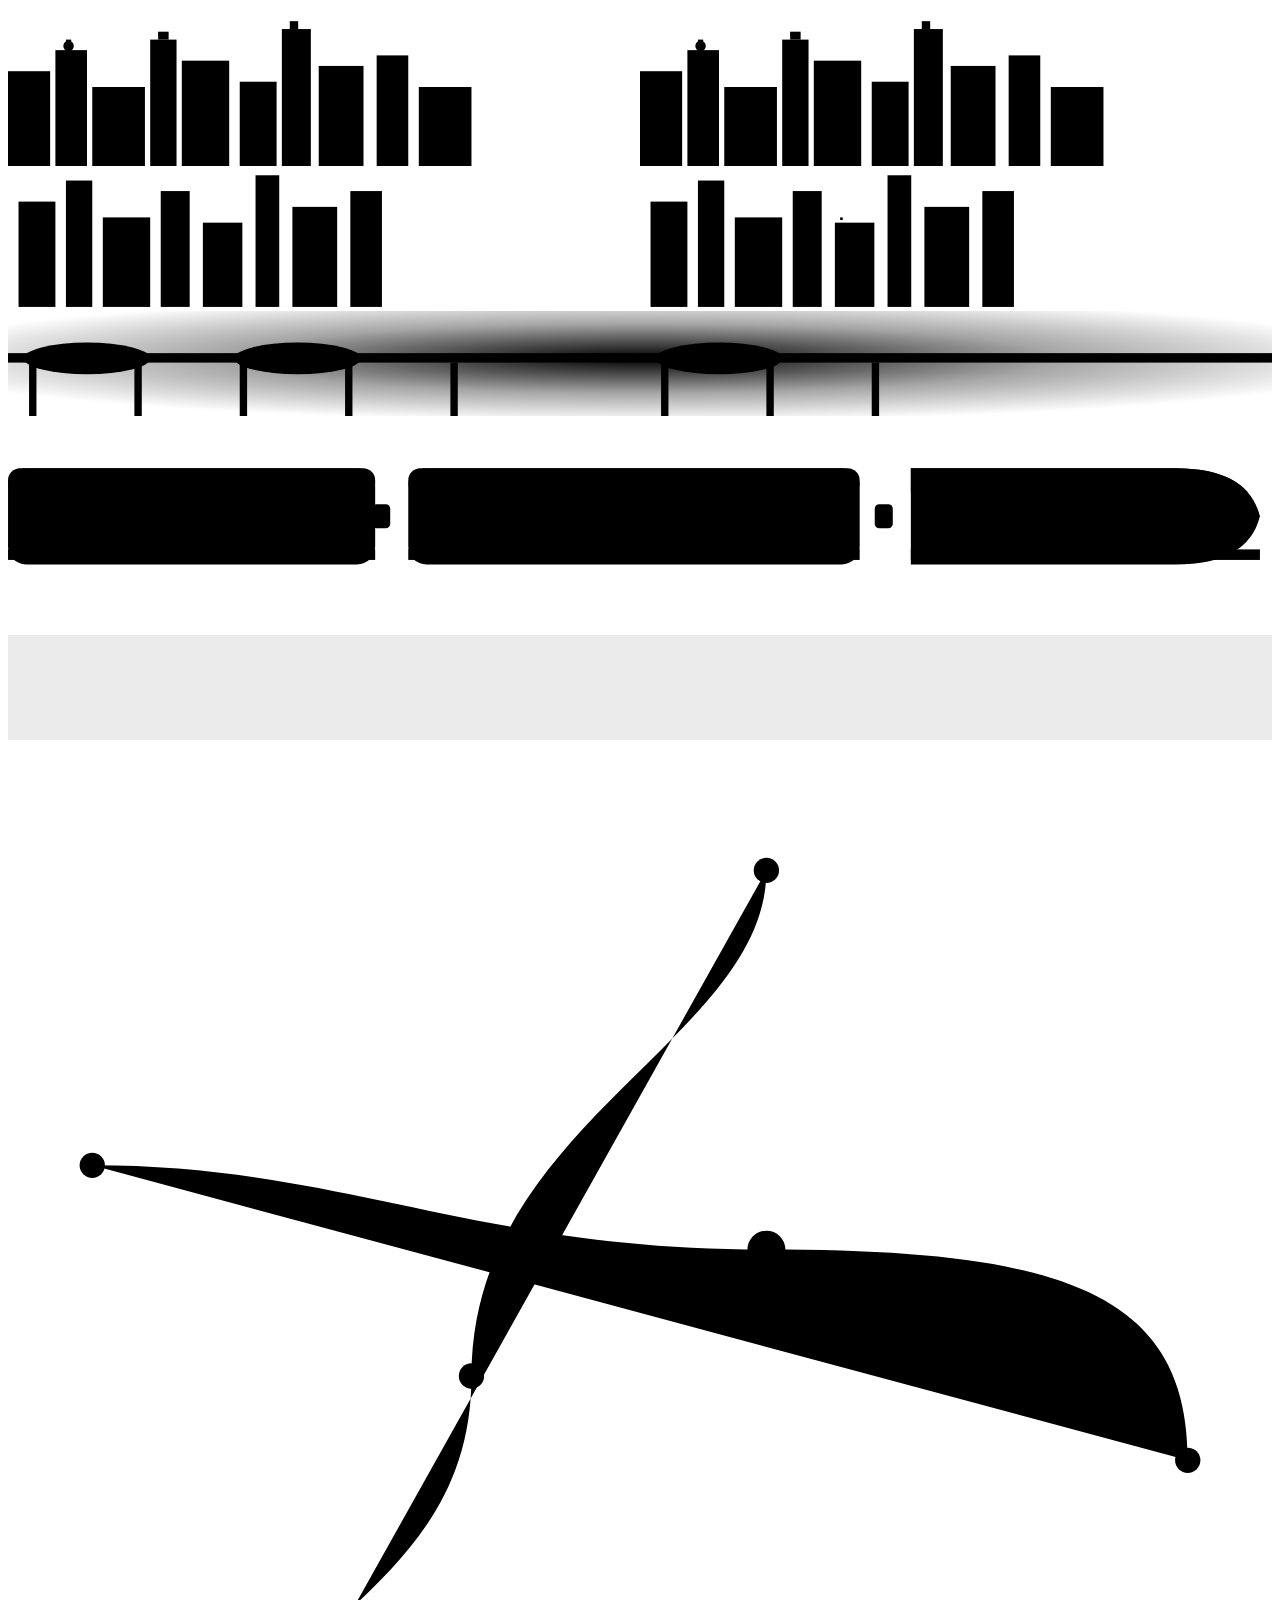
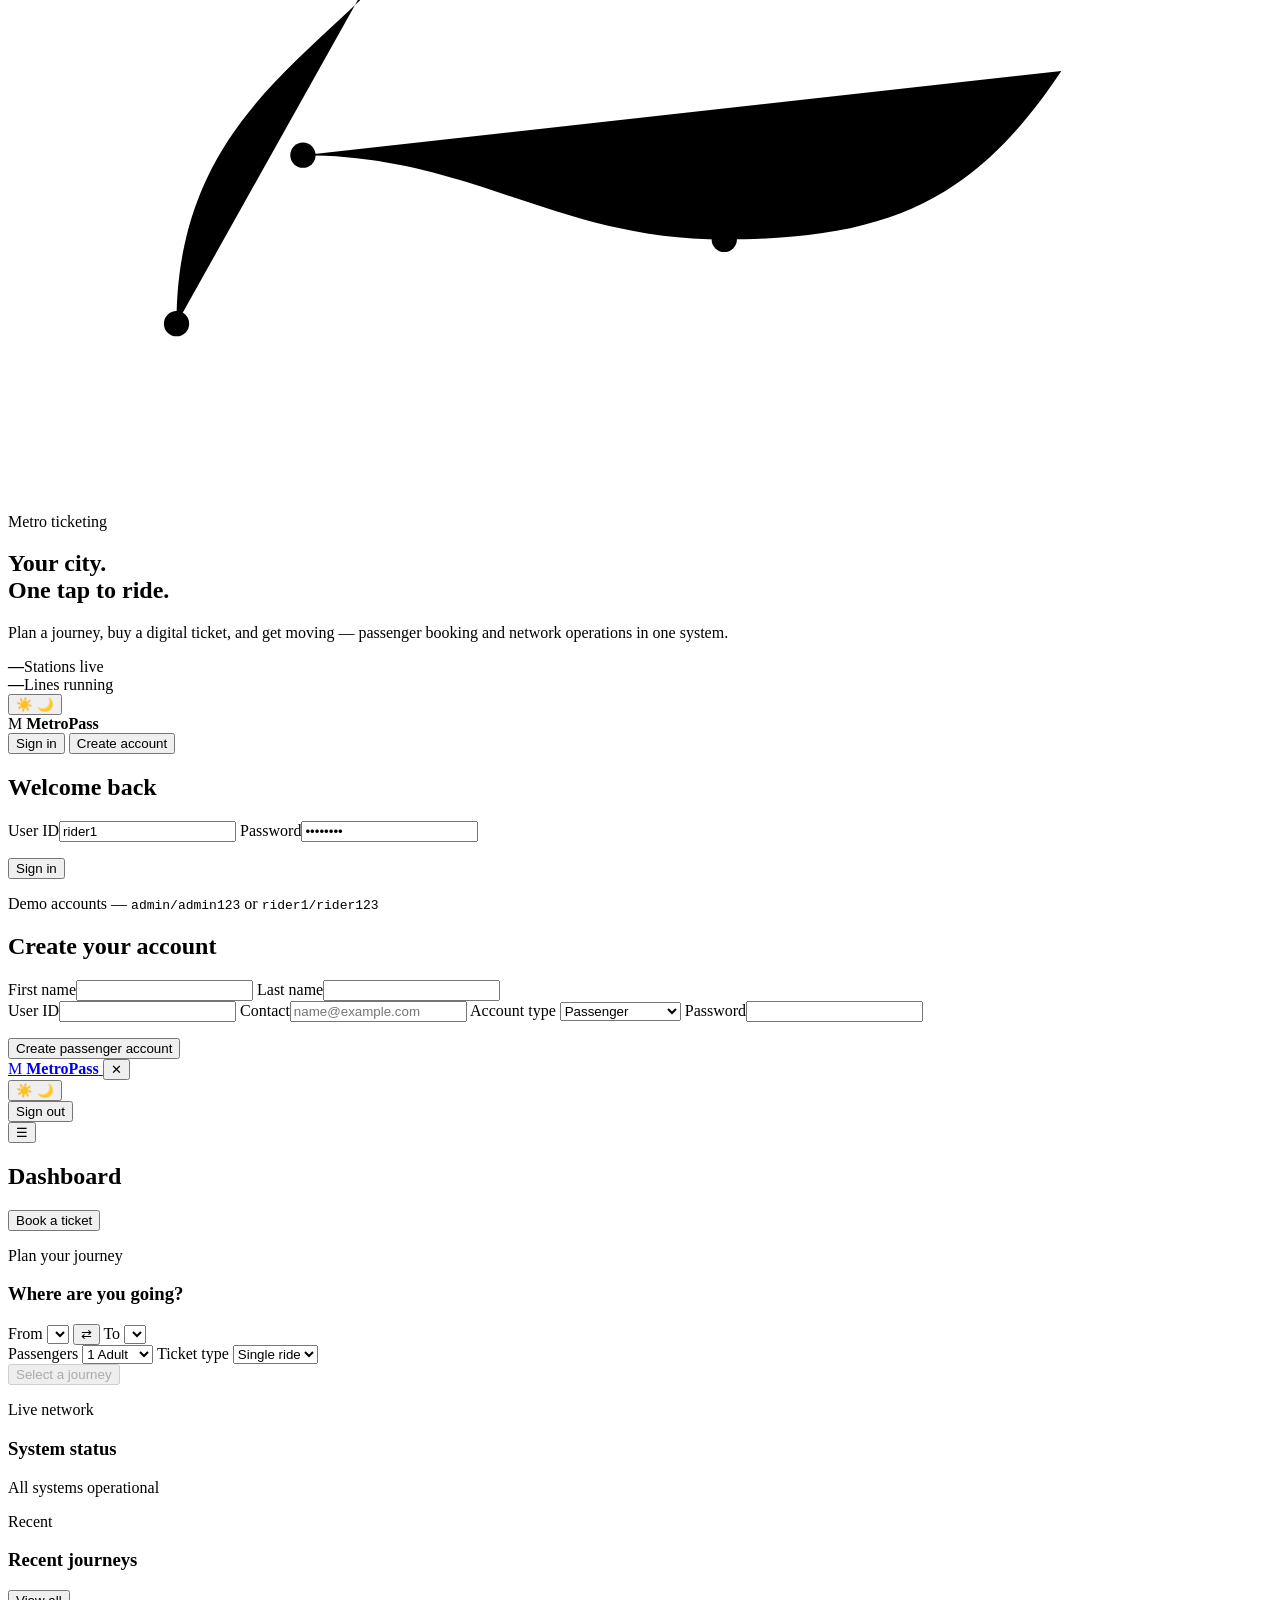
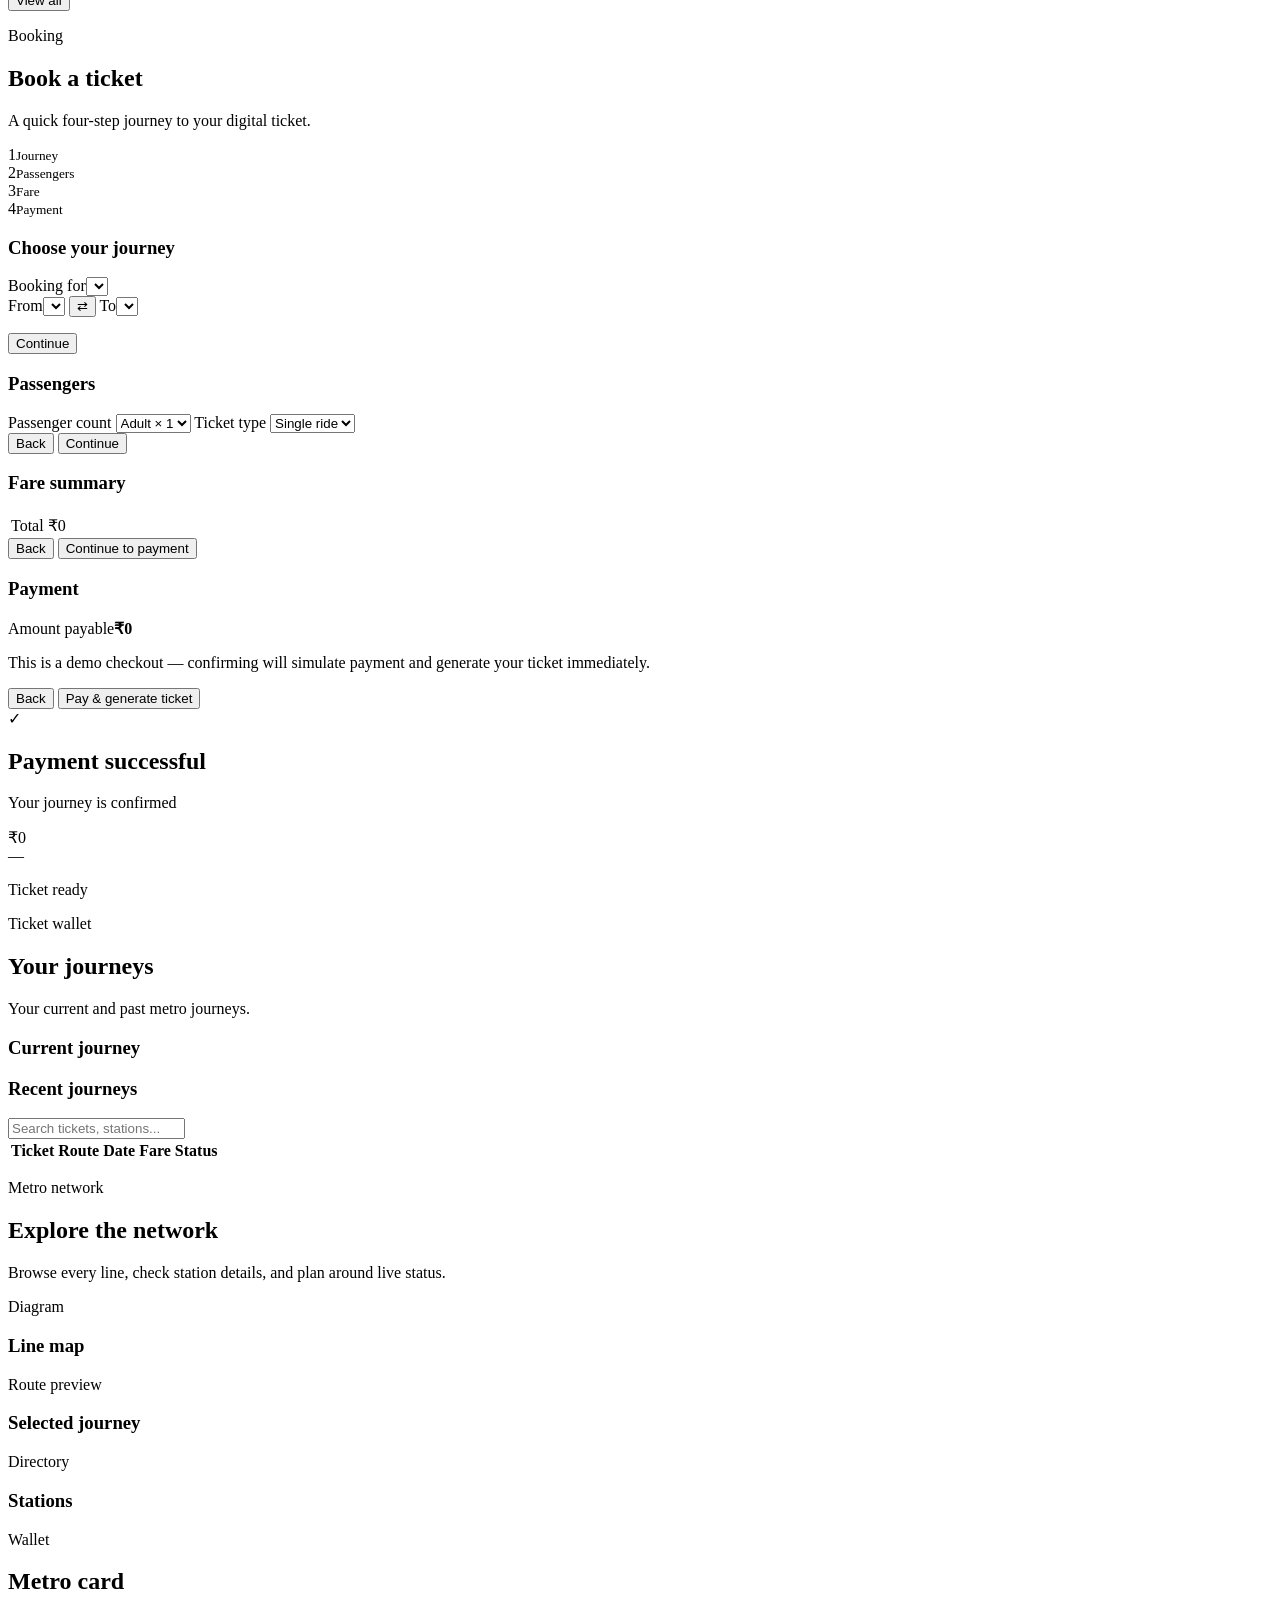
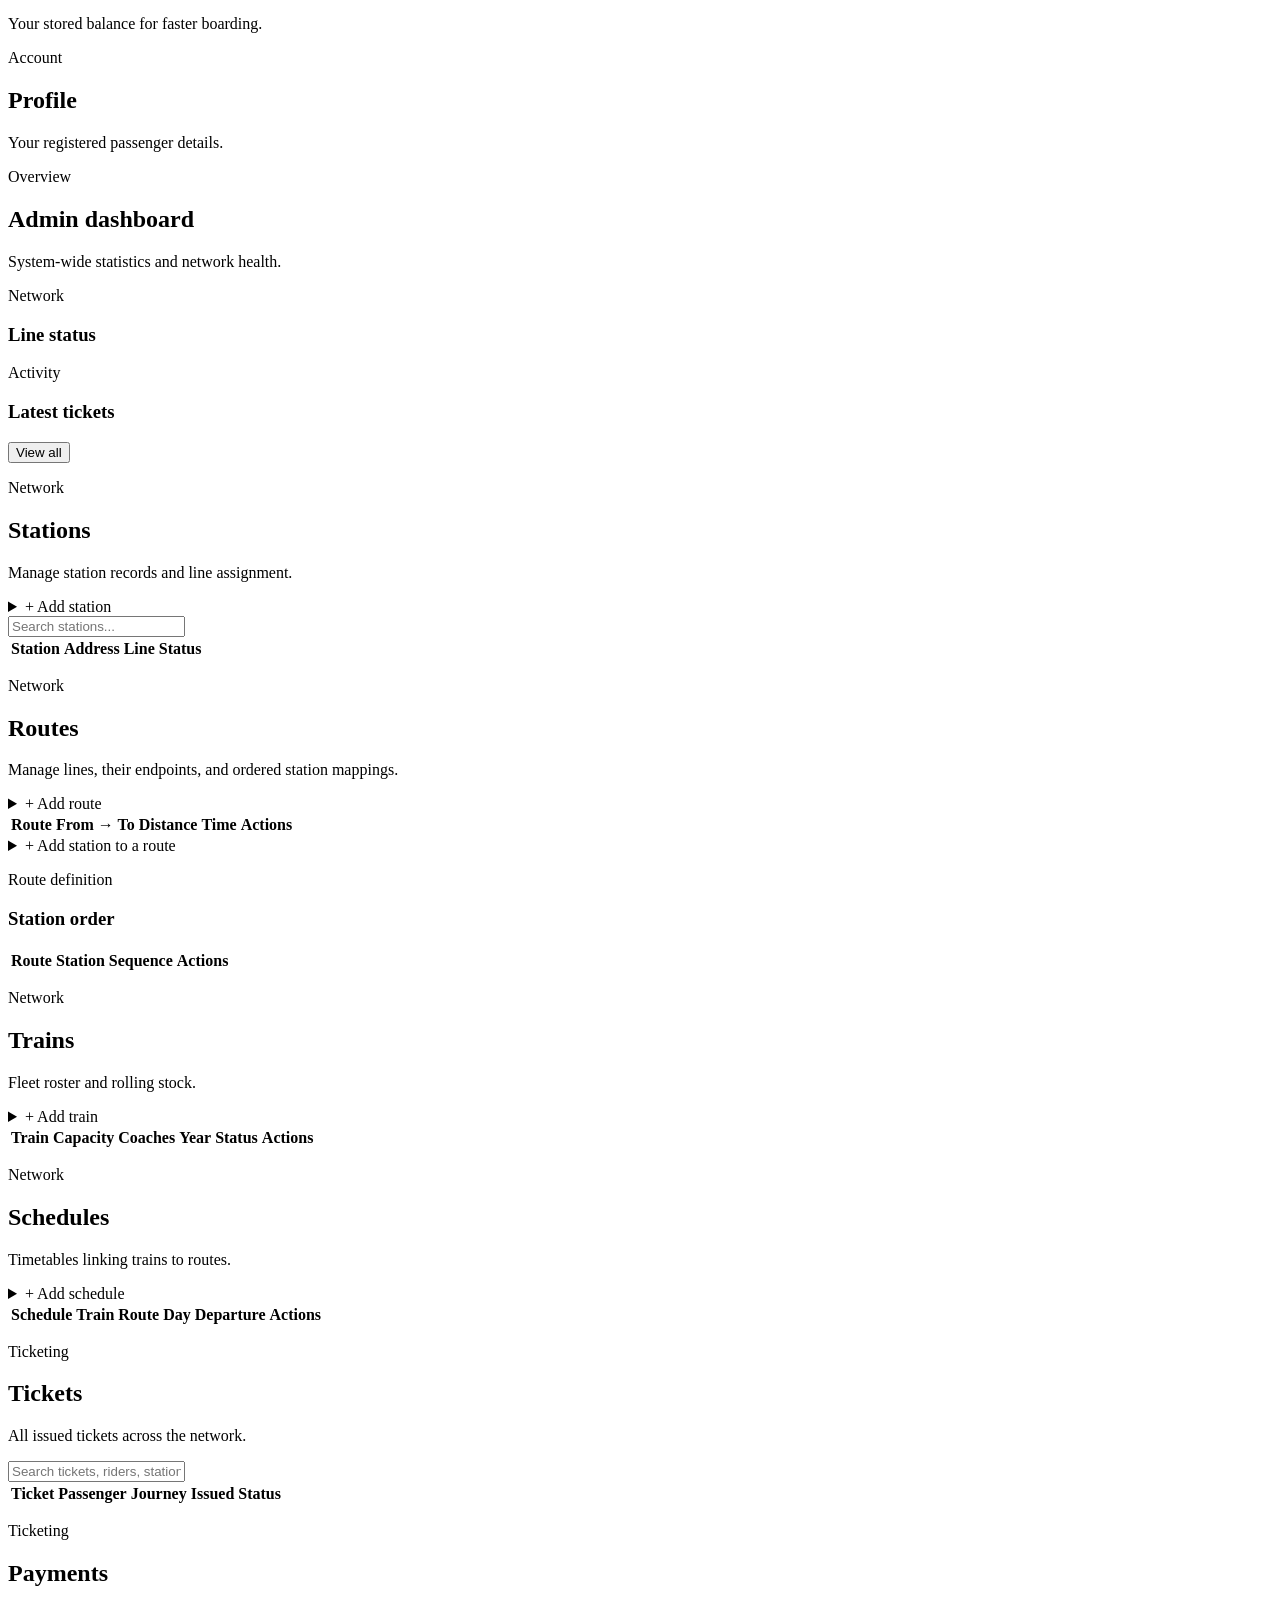
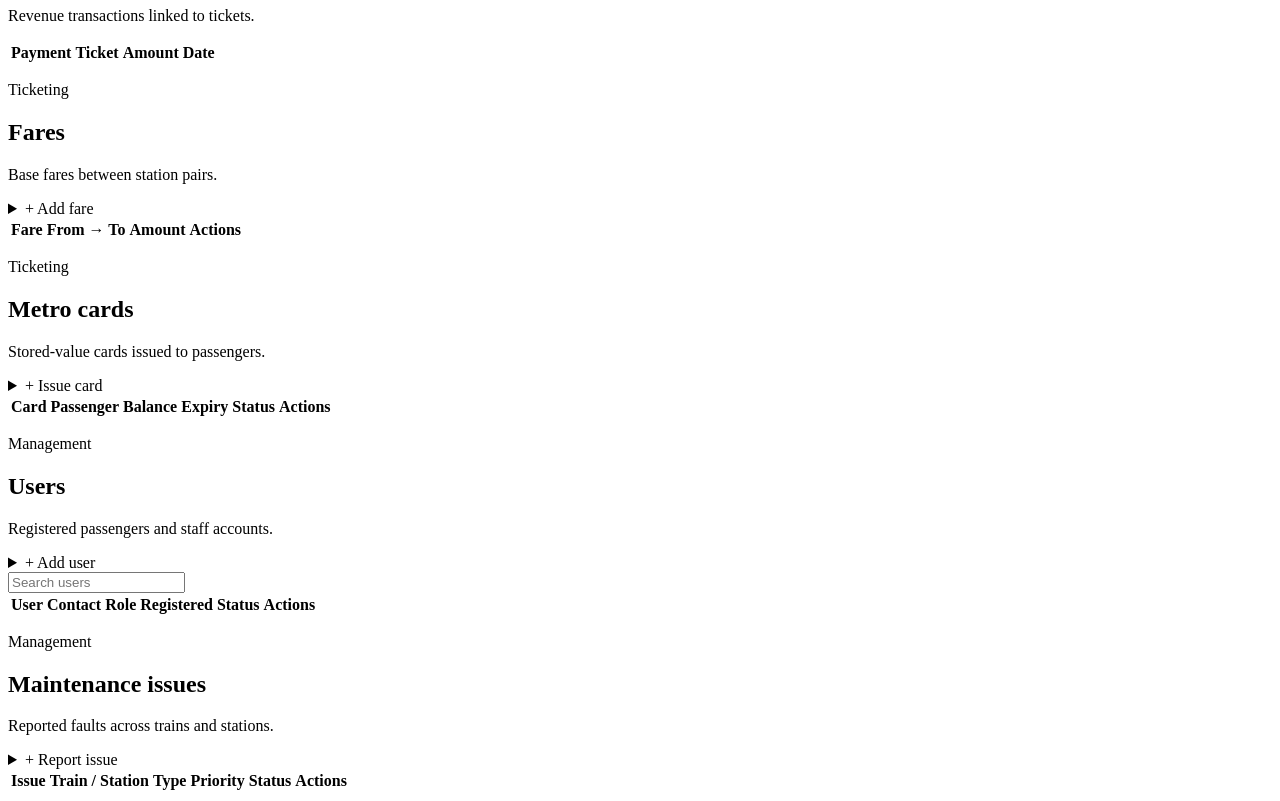
==== commit bc86e198: "solved many bugs" ====
--- a/src/main/resources/static/index.html
+++ b/src/main/resources/static/index.html
@@ -217,7 +217,7 @@
           <button class="auth-tab" type="button" data-auth-tab="signup" role="tab" aria-selected="false">Create account</button>
         </div>
 
-        <form id="signin-form" class="auth-form active-auth-form" novalidate>
+        <form id="signin-form" class="auth-form active-auth-form">
           <h2 class="auth-form-title">Welcome back</h2>
           <label>User ID<input id="signin-user" autocomplete="username" value="rider1" required></label>
           <label>Password<input id="signin-password" type="password" autocomplete="current-password" value="rider123" required></label>
@@ -228,21 +228,21 @@
           <p class="demo-hint">Demo accounts — <code>admin/admin123</code> or <code>rider1/rider123</code></p>
         </form>
 
-        <form id="signup-form" class="auth-form" novalidate>
+        <form id="signup-form" class="auth-form">
           <h2 class="auth-form-title">Create your account</h2>
           <div class="two-fields">
             <label>First name<input id="signup-first" required></label>
             <label>Last name<input id="signup-last" required></label>
           </div>
-          <label>User ID<input id="signup-user" autocomplete="username" required></label>
-          <label>Contact<input id="signup-contact" type="email" placeholder="name@example.com"></label>
+          <label>User ID<input id="signup-user" autocomplete="username" minlength="3" required></label>
+          <label>Contact<input id="signup-contact" type="email" placeholder="name@example.com" required></label>
           <label>Account type
             <select id="signup-role">
               <option value="USER">Passenger</option>
               <option value="ADMIN">Admin / operator</option>
             </select>
           </label>
-          <label>Password<input id="signup-password" type="password" autocomplete="new-password" required></label>
+          <label>Password<input id="signup-password" type="password" autocomplete="new-password" minlength="6" required></label>
           <p id="signup-error" class="field-error" role="alert"></p>
           <button id="signup-submit" class="primary-action full" type="submit">
             <span>Create passenger account</span>
@@ -608,13 +608,48 @@
       <!-- ============ ADMIN: ROUTES ============ -->
       <section id="view-admin-routes" class="view">
         <div class="page-heading">
-          <div><p class="eyebrow">Network</p><h2>Routes</h2><p>Metro lines connecting the network.</p></div>
-        </div>
-        <section class="panel table-panel">
-          <div class="table-wrap">
-            <table>
-              <thead><tr><th>Route</th><th>From → To</th><th>Distance</th><th>Time</th></tr></thead>
+          <div><p class="eyebrow">Network</p><h2>Routes</h2><p>Manage lines, their endpoints, and ordered station mappings.</p></div>
+        </div>
+        <section class="panel">
+          <details class="admin-form-details">
+            <summary>+ Add route</summary>
+            <form id="route-form" class="form-grid">
+              <label>Route ID<input id="route-id" placeholder="RT-NEW" required></label>
+              <label>Route name<input id="route-name" placeholder="Purple Line" required></label>
+              <label>Start station<select id="route-start" required></select></label>
+              <label>End station<select id="route-end" required></select></label>
+              <label>Total distance (km)<input id="route-distance" type="number" min="0.1" step="0.1" required></label>
+              <label>Estimated time (minutes)<input id="route-time" type="number" min="1" step="1" required></label>
+              <label>Line colour<input id="route-color" type="color" value="#7c3aed"></label>
+              <button class="dark-action" type="submit">Save route</button>
+            </form>
+          </details>
+        </section>
+        <section class="panel table-panel">
+          <div class="table-wrap">
+            <table>
+              <thead><tr><th>Route</th><th>From → To</th><th>Distance</th><th>Time</th><th>Actions</th></tr></thead>
               <tbody id="admin-routes-table"></tbody>
+            </table>
+          </div>
+        </section>
+        <section class="panel">
+          <details class="admin-form-details">
+            <summary>+ Add station to a route</summary>
+            <form id="route-station-form" class="form-grid">
+              <label>Route<select id="route-station-route" required></select></label>
+              <label>Station<select id="route-station-station" required></select></label>
+              <label>Insert before sequence<input id="route-station-sequence" type="number" min="2" step="1" value="2" required></label>
+              <button class="dark-action" type="submit">Add stop</button>
+            </form>
+          </details>
+        </section>
+        <section class="panel table-panel">
+          <div class="panel-heading"><div><p class="eyebrow">Route definition</p><h3>Station order</h3></div></div>
+          <div class="table-wrap">
+            <table>
+              <thead><tr><th>Route</th><th>Station</th><th>Sequence</th><th>Actions</th></tr></thead>
+              <tbody id="route-stations-table"></tbody>
             </table>
           </div>
         </section>
@@ -631,7 +666,7 @@
             <form id="train-form" class="form-grid">
               <label>Train ID<input id="train-id" placeholder="TR-104" required></label>
               <label>Train number<input id="train-number" placeholder="104" required></label>
-              <label>Capacity<input id="train-capacity" type="number" min="0" required></label>
+              <label>Capacity<input id="train-capacity" type="number" min="1" step="1" required></label>
               <label>Coaches<input id="train-coaches" type="number" min="1" required></label>
               <label>Manufacture year<input id="train-year" type="number" min="1990" max="2100" required></label>
               <button class="dark-action" type="submit">Save train</button>
@@ -641,7 +676,7 @@
         <section class="panel table-panel">
           <div class="table-wrap">
             <table>
-              <thead><tr><th>Train</th><th>Capacity</th><th>Coaches</th><th>Year</th><th>Status</th></tr></thead>
+              <thead><tr><th>Train</th><th>Capacity</th><th>Coaches</th><th>Year</th><th>Status</th><th>Actions</th></tr></thead>
               <tbody id="trains-table"></tbody>
             </table>
           </div>
@@ -666,6 +701,7 @@
               </select></label>
               <label>Departure<input id="schedule-departure" type="datetime-local" required></label>
               <label>Arrival<input id="schedule-arrival" type="datetime-local" required></label>
+              <label>Valid through<input id="schedule-valid-to" type="date"></label>
               <button class="dark-action" type="submit">Save schedule</button>
             </form>
           </details>
@@ -673,7 +709,7 @@
         <section class="panel table-panel">
           <div class="table-wrap">
             <table>
-              <thead><tr><th>Schedule</th><th>Train</th><th>Route</th><th>Day</th><th>Departure</th></tr></thead>
+              <thead><tr><th>Schedule</th><th>Train</th><th>Route</th><th>Day</th><th>Departure</th><th>Actions</th></tr></thead>
               <tbody id="schedules-table"></tbody>
             </table>
           </div>
@@ -726,7 +762,7 @@
               <label>Fare ID<input id="fare-id" placeholder="FR-NEW" required></label>
               <label>From<select id="admin-fare-from" required></select></label>
               <label>To<select id="admin-fare-to" required></select></label>
-              <label>Base fare<input id="admin-fare-amount" type="number" min="0" step="0.01" required></label>
+              <label>Base fare<input id="admin-fare-amount" type="number" min="0.01" step="0.01" required></label>
               <button class="dark-action" type="submit">Save fare</button>
             </form>
           </details>
@@ -734,7 +770,7 @@
         <section class="panel table-panel">
           <div class="table-wrap">
             <table>
-              <thead><tr><th>Fare</th><th>From → To</th><th>Amount</th></tr></thead>
+              <thead><tr><th>Fare</th><th>From → To</th><th>Amount</th><th>Actions</th></tr></thead>
               <tbody id="fares-table"></tbody>
             </table>
           </div>
@@ -760,7 +796,7 @@
         <section class="panel table-panel">
           <div class="table-wrap">
             <table>
-              <thead><tr><th>Card</th><th>Passenger</th><th>Balance</th><th>Expiry</th><th>Status</th></tr></thead>
+              <thead><tr><th>Card</th><th>Passenger</th><th>Balance</th><th>Expiry</th><th>Status</th><th>Actions</th></tr></thead>
               <tbody id="metrocards-table"></tbody>
             </table>
           </div>
@@ -778,9 +814,9 @@
             <form id="admin-user-form" class="form-grid">
               <label>User ID<input id="admin-user-id" required></label>
               <label>Name<input id="admin-user-name" placeholder="First Last" required></label>
-              <label>Contact<input id="admin-user-contact"></label>
+              <label>Contact<input id="admin-user-contact" type="email" required></label>
               <label>Role<select id="admin-user-role"><option value="USER">Passenger</option><option value="ADMIN">Admin</option></select></label>
-              <label>Password<input id="admin-user-password" type="password" value="password123" required></label>
+              <label>Password<input id="admin-user-password" type="password" value="password123" minlength="6" required></label>
               <button class="dark-action" type="submit">Save user</button>
             </form>
           </details>
@@ -792,7 +828,7 @@
           </div>
           <div class="table-wrap">
             <table>
-              <thead><tr><th>User</th><th>Contact</th><th>Role</th><th>Registered</th><th>Status</th></tr></thead>
+              <thead><tr><th>User</th><th>Contact</th><th>Role</th><th>Registered</th><th>Status</th><th>Actions</th></tr></thead>
               <tbody id="users-table"></tbody>
             </table>
           </div>
@@ -813,7 +849,7 @@
               <label>Station<select id="maintenance-station"></select></label>
               <label>Issue type<input id="maintenance-type" placeholder="Brake check" required></label>
               <label>Priority<select id="maintenance-priority"><option>LOW</option><option selected>MEDIUM</option><option>HIGH</option></select></label>
-              <label>Description<input id="maintenance-description" placeholder="Details"></label>
+              <label>Description<input id="maintenance-description" placeholder="Details" required></label>
               <button class="dark-action" type="submit">Log issue</button>
             </form>
           </details>
@@ -821,7 +857,7 @@
         <section class="panel table-panel">
           <div class="table-wrap">
             <table>
-              <thead><tr><th>Issue</th><th>Train / Station</th><th>Type</th><th>Priority</th><th>Status</th></tr></thead>
+              <thead><tr><th>Issue</th><th>Train / Station</th><th>Type</th><th>Priority</th><th>Status</th><th>Actions</th></tr></thead>
               <tbody id="maintenance-table"></tbody>
             </table>
           </div>
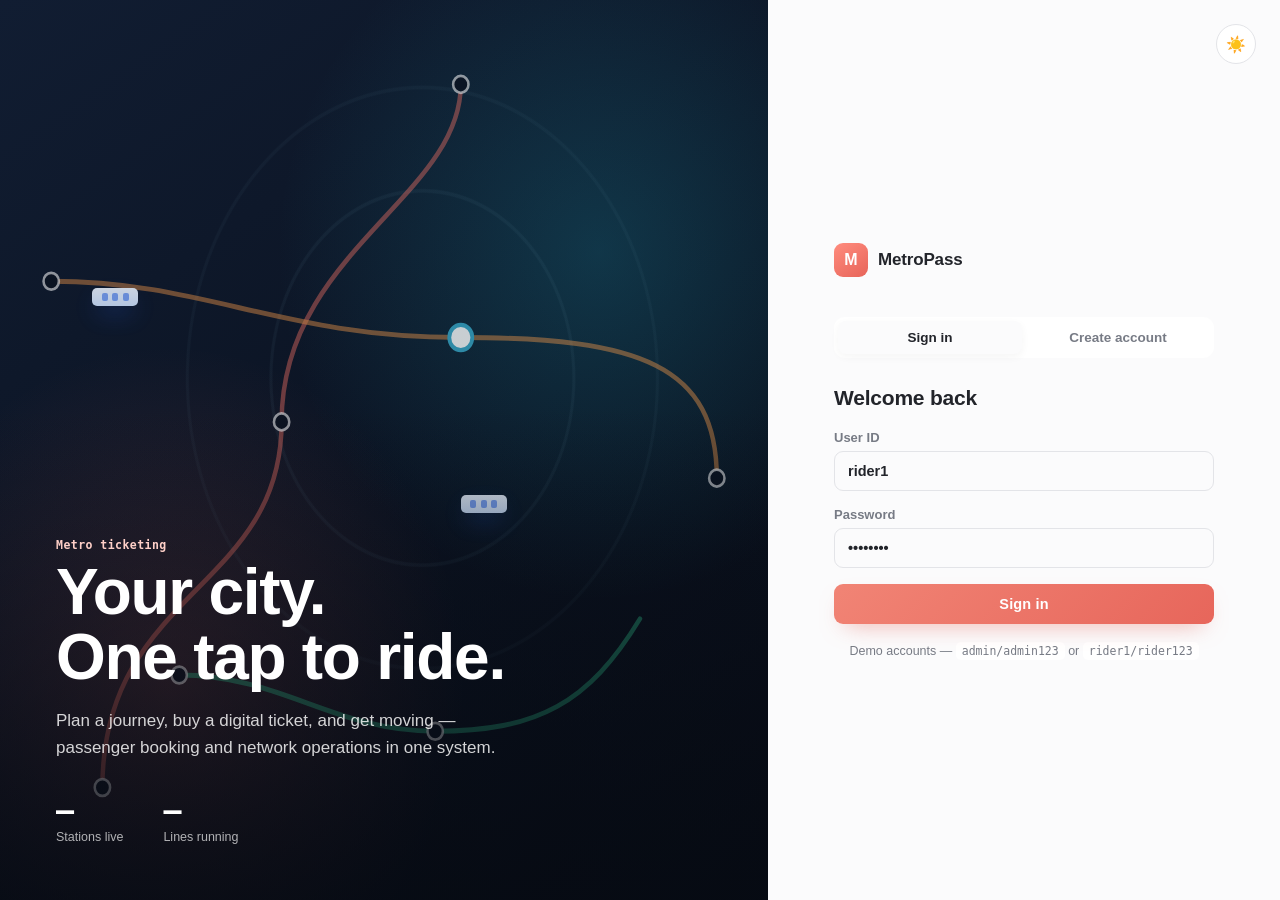
==== commit 8d4035b0: "updated frontend" ====
--- a/src/main/resources/static/index.html
+++ b/src/main/resources/static/index.html
@@ -7,12 +7,13 @@
   <link rel="preconnect" href="https://fonts.googleapis.com">
   <link rel="preconnect" href="https://fonts.gstatic.com" crossorigin>
   <link href="https://fonts.googleapis.com/css2?family=Inter:wght@400;500;600;700;800;900&family=JetBrains+Mono:wght@500;600;700&display=swap" rel="stylesheet">
-  <link rel="stylesheet" href="/styles.css">
+  <link rel="stylesheet" href="./styles.css">
+  <link rel="stylesheet" href="./metro-theme.css">
   <script>
     (function () {
       try {
-        var saved = localStorage.getItem('metroTheme');
-        var theme = saved || (window.matchMedia && window.matchMedia('(prefers-color-scheme: dark)').matches ? 'dark' : 'light');
+        var saved = localStorage.getItem('metroThemeV2');
+        var theme = saved || 'light';
         document.documentElement.setAttribute('data-theme', theme);
         var signedIn = Boolean(localStorage.getItem('metroUser'));
         document.documentElement.setAttribute('data-scene-day', signedIn ? '1' : '0');
@@ -232,17 +233,12 @@
           <h2 class="auth-form-title">Create your account</h2>
           <div class="two-fields">
             <label>First name<input id="signup-first" required></label>
-            <label>Last name<input id="signup-last" required></label>
-          </div>
-          <label>User ID<input id="signup-user" autocomplete="username" minlength="3" required></label>
-          <label>Contact<input id="signup-contact" type="email" placeholder="name@example.com" required></label>
-          <label>Account type
-            <select id="signup-role">
-              <option value="USER">Passenger</option>
-              <option value="ADMIN">Admin / operator</option>
-            </select>
-          </label>
-          <label>Password<input id="signup-password" type="password" autocomplete="new-password" minlength="6" required></label>
+            <label>Last name<input id="signup-last"></label>
+          </div>
+          <label>User ID<input id="signup-user" autocomplete="username" minlength="3" required><span class="field-hint">At least 3 characters.</span></label>
+          <label>Email<input id="signup-contact" type="email" placeholder="name@example.com" required></label>
+          <label>Password<input id="signup-password" type="password" autocomplete="new-password" minlength="6" maxlength="72" required><span class="field-hint">6 to 72 characters.</span></label>
+          <p class="field-hint">Accounts created here are passenger accounts. Staff accounts are added by an administrator.</p>
           <p id="signup-error" class="field-error" role="alert"></p>
           <button id="signup-submit" class="primary-action full" type="submit">
             <span>Create passenger account</span>
@@ -297,6 +293,7 @@
       <!-- ============ HOME / DASHBOARD ============ -->
       <section id="view-dashboard" class="view active-view">
 
+        <div class="dashboard-hero-grid">
         <!-- Passenger hero: journey planner -->
         <section id="journey-card" class="journey-card">
           <div class="journey-card-head">
@@ -352,6 +349,13 @@
             </button>
           </form>
         </section>
+        <aside class="dashboard-transit-panel">
+          <div class="dashboard-transit-heading"><div><p class="eyebrow">YOUR NETWORK</p><h2>Next departures</h2></div><span class="departures-live"><i></i> Schedules</span></div>
+          <div id="dashboard-map-preview" class="dashboard-map-preview" aria-label="Metro route map preview"></div>
+          <div id="dashboard-departures" class="dashboard-departures"></div>
+          <a class="dashboard-network-link" href="#network">Explore all stations <span aria-hidden="true">→</span></a>
+        </aside>
+        </div>
 
         <div id="stats-grid" class="stats-grid stagger"></div>
 
@@ -440,7 +444,7 @@
               <table class="fare-table">
                 <tbody id="fare-breakdown-rows"></tbody>
                 <tfoot>
-                  <tr><td>Total</td><td id="fare-total">₹0</td></tr>
+                  <tr><td>Estimated total</td><td id="fare-total">₹0</td></tr>
                 </tfoot>
               </table>
               <input type="hidden" id="booking-amount">
@@ -454,9 +458,14 @@
               <h3>Payment</h3>
               <div class="route-recap" id="route-recap-4"></div>
               <div class="mock-payment">
-                <div class="mock-payment-row"><span>Amount payable</span><strong id="payment-amount">₹0</strong></div>
-                <p class="mock-payment-note">This is a demo checkout — confirming will simulate payment and generate your ticket immediately.</p>
+                <div class="mock-payment-row"><span>Estimated amount</span><strong id="payment-amount">₹0</strong></div>
+                <p class="mock-payment-note" id="payment-note">This is a demo checkout. Confirming will simulate payment and generate your ticket immediately.</p>
               </div>
+              <fieldset class="pay-method" id="pay-method">
+                <legend>Pay with</legend>
+                <label class="pay-option"><input type="radio" name="payment-method" value="DEMO" checked><span><strong>Demo checkout</strong><small>Simulated payment, no balance used</small></span></label>
+                <label class="pay-option" id="pay-option-card"><input type="radio" name="payment-method" value="METRO_CARD"><span><strong>Metro card</strong><small id="pay-card-note">Checking card</small></span></label>
+              </fieldset>
               <div class="step-actions">
                 <button type="button" class="ghost-action" data-step-prev="3">Back</button>
                 <button class="primary-action large" type="submit" id="booking-submit">
@@ -543,7 +552,7 @@
       <!-- ============ METRO CARD (passenger) ============ -->
       <section id="view-card" class="view">
         <div class="page-heading">
-          <div><p class="eyebrow">Wallet</p><h2>Metro card</h2><p>Your stored balance for faster boarding.</p></div>
+          <div><p class="eyebrow">WALLET · CITY TRANSIT</p><h2>Your travel wallet</h2><p>Top up once, tap through the network, or switch to an unlimited time pass.</p></div>
         </div>
         <div id="metrocard-slot" class="metrocard-slot"></div>
       </section>
@@ -584,8 +593,11 @@
             <summary>+ Add station</summary>
             <form id="station-form" class="form-grid">
               <label>Station ID<input id="station-id" placeholder="ST-NEW" required></label>
-              <label>Name<input id="station-code" placeholder="Central" required></label>
+              <label>Station code<input id="station-code" placeholder="Central" required></label>
               <label>Address<input id="station-address" placeholder="Area or terminal"></label>
+              <label>Latitude<input id="station-lat" type="number" step="any" min="-90" max="90" placeholder="19.4559"></label>
+              <label>Longitude<input id="station-lng" type="number" step="any" min="-180" max="180" placeholder="72.7925"></label>
+              <label>Opened date<input id="station-opened" type="date"></label>
               <label>Line color<input id="station-color" type="color" value="#2563eb"></label>
               <button class="dark-action" type="submit">Save station</button>
             </form>
@@ -618,6 +630,10 @@
               <label>Route name<input id="route-name" placeholder="Purple Line" required></label>
               <label>Start station<select id="route-start" required></select></label>
               <label>End station<select id="route-end" required></select></label>
+              <div class="route-stop-builder">
+                <div class="route-stop-builder-heading"><div><strong>Intermediate stops</strong><span class="field-hint">Optional. Use the arrows to set the travel order.</span></div><button id="route-intermediate-add" class="ghost-action" type="button">+ Add stop</button></div>
+                <div id="route-intermediate-list" class="route-intermediate-list"></div>
+              </div>
               <label>Total distance (km)<input id="route-distance" type="number" min="0.1" step="0.1" required></label>
               <label>Estimated time (minutes)<input id="route-time" type="number" min="1" step="1" required></label>
               <label>Line colour<input id="route-color" type="color" value="#7c3aed"></label>
@@ -639,7 +655,7 @@
             <form id="route-station-form" class="form-grid">
               <label>Route<select id="route-station-route" required></select></label>
               <label>Station<select id="route-station-station" required></select></label>
-              <label>Insert before sequence<input id="route-station-sequence" type="number" min="2" step="1" value="2" required></label>
+              <label>Insert before stop number<input id="route-station-sequence" type="number" min="2" step="1" value="2" required><span class="field-hint">The first and last stops stay fixed; this adds a stop between them.</span></label>
               <button class="dark-action" type="submit">Add stop</button>
             </form>
           </details>
@@ -701,6 +717,7 @@
               </select></label>
               <label>Departure<input id="schedule-departure" type="datetime-local" required></label>
               <label>Arrival<input id="schedule-arrival" type="datetime-local" required></label>
+              <label>Valid from<input id="schedule-valid-from" type="date"><span class="field-hint">Defaults to the departure date.</span></label>
               <label>Valid through<input id="schedule-valid-to" type="date"></label>
               <button class="dark-action" type="submit">Save schedule</button>
             </form>
@@ -743,7 +760,7 @@
         <section class="panel table-panel">
           <div class="table-wrap">
             <table>
-              <thead><tr><th>Payment</th><th>Ticket</th><th>Amount</th><th>Date</th></tr></thead>
+              <thead><tr><th>Payment</th><th>Ticket</th><th>Amount</th><th>Paid with</th><th>Date</th></tr></thead>
               <tbody id="payments-table"></tbody>
             </table>
           </div>
@@ -789,6 +806,9 @@
               <label>Card ID<input id="metrocard-id" placeholder="MC-1003" required></label>
               <label>Passenger<select id="metrocard-passenger" required></select></label>
               <label>Opening balance<input id="metrocard-balance" type="number" min="0" step="0.01" required></label>
+              <label>Issue date<input id="metrocard-issue" type="date" required></label>
+              <label>Expiry date<input id="metrocard-expiry" type="date" required></label>
+              <label class="check-field"><input id="metrocard-active" type="checkbox" checked>Active on issue</label>
               <button class="dark-action" type="submit">Issue card</button>
             </form>
           </details>
@@ -812,11 +832,14 @@
           <details class="admin-form-details">
             <summary>+ Add user</summary>
             <form id="admin-user-form" class="form-grid">
-              <label>User ID<input id="admin-user-id" required></label>
-              <label>Name<input id="admin-user-name" placeholder="First Last" required></label>
-              <label>Contact<input id="admin-user-contact" type="email" required></label>
+              <label>User ID<input id="admin-user-id" minlength="3" required><span class="field-hint">At least 3 characters.</span></label>
+              <label>First name<input id="admin-user-first" required></label>
+              <label>Last name (optional)<input id="admin-user-last"></label>
+              <label>Email<input id="admin-user-contact" type="email" required></label>
               <label>Role<select id="admin-user-role"><option value="USER">Passenger</option><option value="ADMIN">Admin</option></select></label>
-              <label>Password<input id="admin-user-password" type="password" value="password123" minlength="6" required></label>
+              <label>Assigned station (staff, optional)<select id="admin-user-station"></select></label>
+              <label>Hire date (staff, optional)<input id="admin-user-hire-date" type="date"></label>
+              <label>Password<input id="admin-user-password" type="password" value="password123" minlength="6" maxlength="72" required><span class="field-hint">6 to 72 characters.</span></label>
               <button class="dark-action" type="submit">Save user</button>
             </form>
           </details>
@@ -828,7 +851,7 @@
           </div>
           <div class="table-wrap">
             <table>
-              <thead><tr><th>User</th><th>Contact</th><th>Role</th><th>Registered</th><th>Status</th><th>Actions</th></tr></thead>
+              <thead><tr><th>User</th><th>Email</th><th>Role</th><th>Registered</th><th>Status</th><th>Actions</th></tr></thead>
               <tbody id="users-table"></tbody>
             </table>
           </div>
@@ -867,6 +890,12 @@
     </main>
   </div>
 
-  <script src="/app.js"></script>
+  <div id="wake-banner" class="wake-banner" role="status" hidden>Waking up the server. This can take up to a minute after a quiet period.</div>
+  <div id="modal-host"></div>
+
+  <script src="./scene-map.js"></script>
+  <script src="./core.js"></script>
+  <script src="./views.js"></script>
+  <script src="./app.js"></script>
 </body>
 </html>
--- a/src/main/resources/static/styles.css
+++ b/src/main/resources/static/styles.css
@@ -0,0 +1,1370 @@
+/* ============================================================
+   MetroPass — design tokens
+   Light + dark themes, one shared shape/motion language.
+============================================================ */
+:root {
+  --mono: 'JetBrains Mono', monospace;
+  --sans: 'Inter', sans-serif;
+  --radius: 14px;
+  --radius-sm: 9px;
+
+  /* motion */
+  --ease: cubic-bezier(.22, .8, .36, 1);
+  --ease-out: cubic-bezier(.16, 1, .3, 1);
+  --dur-fast: .15s;
+  --dur: .28s;
+  --dur-slow: .5s;
+}
+
+/* -------- Light theme (default) -------- */
+:root,
+:root[data-theme="light"] {
+  --navy: #0B1220;
+  --navy-soft: #131c2e;
+  --ink: #0F172A;
+  --muted: #64748B;
+  --line: #DDE4EE;
+  --paper: #F5F7FA;
+  --white: #FFFFFF;
+  --surface: #FFFFFF;
+  --surface-2: #F5F7FA;
+  --overlay: rgba(9, 13, 22, .5);
+  --shadow: 0 1px 2px rgba(16, 24, 38, .04), 0 10px 28px -14px rgba(16, 24, 38, .18);
+  --shadow-lift: 0 24px 60px -20px rgba(11, 18, 32, .35);
+  --shadow-pop: 0 18px 40px -12px rgba(22, 104, 242, .28);
+  --scrollbar: #cbd5e1;
+  --blue: #1668F2;
+  --blue-dark: #114fc0;
+  --blue-soft: #eaf1fe;
+  --cyan: #0EA5E9;
+  --green: #16A34A;
+  --green-soft: #ecfdf3;
+  --red: #DC2626;
+  --red-soft: #fef2f2;
+  --amber: #D97706;
+  --amber-soft: #fffbeb;
+  --line-blue: #2563EB;
+  --line-coral: #F27662;
+  --line-teal: #18A58A;
+  --line-violet: #8B6FE8;
+  color-scheme: light;
+}
+
+/* -------- Dark theme -------- */
+:root[data-theme="dark"] {
+  --navy: #05070B;
+  --navy-soft: #080B10;
+  --ink: #F8FAFC;
+  --muted: #94A3B8;
+  --line: rgba(255,255,255,.08);
+  --paper: #05070B;
+  --white: #101722;
+  --surface: #0C1119;
+  --surface-2: #080B10;
+  --overlay: rgba(2, 3, 6, .68);
+  --shadow: 0 1px 2px rgba(0, 0, 0, .35), 0 10px 28px -14px rgba(0, 0, 0, .6);
+  --shadow-lift: 0 24px 60px -20px rgba(0, 0, 0, .75);
+  --shadow-pop: 0 18px 40px -12px rgba(56, 189, 248, .3);
+  --scrollbar: #1c2531;
+  --blue: #1677FF;
+  --blue-dark: #0f5fdb;
+  --blue-soft: rgba(22, 119, 255, .16);
+  --cyan: #38BDF8;
+  --green: #22C55E;
+  --green-soft: rgba(34, 197, 94, .16);
+  --red: #EF4444;
+  --red-soft: rgba(239, 68, 68, .16);
+  --amber: #F59E0B;
+  --amber-soft: rgba(245, 158, 11, .16);
+  --line-blue: #4D8BFF;
+  --line-coral: #FF8B78;
+  --line-teal: #43C7AA;
+  --line-violet: #B49AFF;
+  color-scheme: dark;
+}
+
+@media (prefers-reduced-motion: reduce) {
+  :root { --dur-fast: 0s; --dur: 0s; --dur-slow: 0s; }
+}
+
+* { box-sizing: border-box; }
+html { -webkit-text-size-adjust: 100%; scroll-behavior: smooth; }
+body {
+  margin: 0; background: var(--paper); color: var(--ink); font-family: var(--sans);
+  -webkit-font-smoothing: antialiased;
+  transition: background var(--dur) var(--ease), color var(--dur) var(--ease);
+}
+button, input, select { font: inherit; color: inherit; }
+button { cursor: pointer; }
+a { color: inherit; }
+.hidden { display: none !important; }
+.mobile-only { display: none; }
+:focus-visible { outline: 2px solid var(--cyan); outline-offset: 2px; }
+
+::-webkit-scrollbar { width: 10px; height: 10px; }
+::-webkit-scrollbar-track { background: transparent; }
+::-webkit-scrollbar-thumb { background: var(--scrollbar); border-radius: 20px; border: 2.5px solid var(--paper); }
+
+.eyebrow { margin: 0 0 8px; color: var(--muted); font: 600 11.5px var(--mono); letter-spacing: .04em; }
+
+/* ===================== SHARED TRANSITIONS ===================== */
+.panel, .stat-card, .metro-ticket, .wallet-card, .journey-card, .booking-card,
+input, select, .primary-action, .ghost-action, .dark-action, .danger-action,
+.nav-item, .icon-button, .badge, .status-tag, .auth-tab {
+  transition: background var(--dur) var(--ease), color var(--dur) var(--ease),
+              border-color var(--dur) var(--ease), box-shadow var(--dur) var(--ease);
+}
+
+/* ===================== ENTRANCE MOTION ===================== */
+@keyframes rise-in {
+  from { opacity: 0; transform: translateY(10px); }
+  to   { opacity: 1; transform: translateY(0); }
+}
+@keyframes fade-in {
+  from { opacity: 0; }
+  to   { opacity: 1; }
+}
+@keyframes pop-in {
+  from { opacity: 0; transform: scale(.94); }
+  to   { opacity: 1; transform: scale(1); }
+}
+
+.view.active-view { animation: fade-in var(--dur-slow) var(--ease-out); }
+.view.active-view > * { animation: rise-in var(--dur-slow) var(--ease-out) backwards; }
+.view.active-view > *:nth-child(1) { animation-delay: .02s; }
+.view.active-view > *:nth-child(2) { animation-delay: .07s; }
+.view.active-view > *:nth-child(3) { animation-delay: .12s; }
+.view.active-view > *:nth-child(4) { animation-delay: .17s; }
+.view.active-view > *:nth-child(n+5) { animation-delay: .2s; }
+
+@media (prefers-reduced-motion: reduce) {
+  .view.active-view, .view.active-view > * { animation: none; }
+}
+
+/* Stagger helper applied via JS to freshly-rendered list/grid children */
+.stagger > * { animation: rise-in var(--dur) var(--ease-out) backwards; }
+.stagger > *:nth-child(1) { animation-delay: .00s; }
+.stagger > *:nth-child(2) { animation-delay: .04s; }
+.stagger > *:nth-child(3) { animation-delay: .08s; }
+.stagger > *:nth-child(4) { animation-delay: .12s; }
+.stagger > *:nth-child(5) { animation-delay: .16s; }
+.stagger > *:nth-child(6) { animation-delay: .2s; }
+.stagger > *:nth-child(n+7) { animation-delay: .24s; }
+
+/* ===================== AUTH ===================== */
+.auth-screen { min-height: 100vh; display: grid; grid-template-columns: 1.2fr .8fr; }
+
+.auth-visual {
+  position: relative; overflow: hidden; padding: 56px;
+  display: flex; align-items: flex-end;
+  background: color-mix(in srgb, var(--navy) 55%, transparent);
+  color: white;
+}
+.rail-canvas { position: absolute; inset: 0; }
+.line-map { position: absolute; inset: 0; width: 100%; height: 100%; opacity: .9; }
+.line-path {
+  fill: none; stroke-width: 3.5; stroke-linecap: round; opacity: .55;
+  stroke-dasharray: 1400; stroke-dashoffset: 1400;
+  animation: draw-line 2.2s var(--ease-out) forwards;
+}
+.line-blue { stroke: var(--blue); }
+.line-orange { stroke: #f2994a; animation-delay: .15s; }
+.line-green { stroke: #34d399; animation-delay: .3s; }
+@keyframes draw-line { to { stroke-dashoffset: 0; } }
+.line-stop {
+  fill: var(--navy); stroke: rgba(255,255,255,.7); stroke-width: 2;
+  opacity: 0; animation: pop-in .4s var(--ease-out) 1.6s forwards;
+}
+.line-stop.interchange {
+  fill: white; stroke: var(--cyan); stroke-width: 3;
+  animation: pop-in .4s var(--ease-out) 1.6s forwards, pulse-ring 2.6s ease-in-out 2.2s infinite;
+}
+@keyframes pulse-ring {
+  0%, 100% { filter: drop-shadow(0 0 0 rgba(14,165,233,0)); }
+  50% { filter: drop-shadow(0 0 6px rgba(14,165,233,.9)); }
+}
+@media (prefers-reduced-motion: reduce) {
+  .line-path { animation: none; stroke-dashoffset: 0; }
+  .line-stop { animation: none; opacity: 1; }
+}
+
+.train-chip {
+  position: absolute; width: 46px; height: 18px; border-radius: 5px;
+  background: linear-gradient(180deg, #eaf3ff, #cfe3ff);
+  box-shadow: 0 10px 24px -6px rgba(37, 99, 235, .7);
+  display: flex; align-items: center; justify-content: space-evenly; padding: 0 5px;
+}
+.train-chip span { width: 6px; height: 8px; border-radius: 2px; background: rgba(37,99,235,.55); }
+.train-chip.t1 { top: 32%; left: 12%; animation: glide1 9s ease-in-out infinite; }
+.train-chip.t2 { top: 55%; left: 60%; animation: glide2 11s ease-in-out infinite; }
+@keyframes glide1 { 0%,100% { transform: translate(0,0) rotate(-8deg); } 50% { transform: translate(120px,-70px) rotate(-8deg); } }
+@keyframes glide2 { 0%,100% { transform: translate(0,0) rotate(4deg); } 50% { transform: translate(-90px,50px) rotate(4deg); } }
+@media (prefers-reduced-motion: reduce) { .train-chip { animation: none; } }
+
+.auth-copy { position: relative; max-width: 620px; }
+.auth-copy .eyebrow { color: #8fc4ff; animation: rise-in .5s var(--ease-out) .1s backwards; }
+.auth-copy h1 { margin: 0 0 18px; font-size: clamp(38px, 5vw, 64px); line-height: 1.02; letter-spacing: -.02em; font-weight: 800; animation: rise-in .55s var(--ease-out) .18s backwards; }
+.auth-lede { margin: 0 0 32px; color: #c3cee0; font-size: 17px; max-width: 480px; line-height: 1.55; animation: rise-in .55s var(--ease-out) .26s backwards; }
+.auth-stats { display: flex; gap: 40px; animation: rise-in .55s var(--ease-out) .34s backwards; }
+.auth-stats div { display: flex; flex-direction: column; }
+.auth-stats strong { font: 700 30px var(--mono); color: white; }
+.auth-stats span { color: #93a1ba; font-size: 12.5px; margin-top: 2px; }
+
+.auth-panel { display: flex; flex-direction: column; justify-content: center; padding: 40px; background: var(--surface); position: relative; }
+.auth-panel-inner { width: 100%; max-width: 380px; margin: 0 auto; animation: rise-in .5s var(--ease-out) .1s backwards; }
+.brand-row { display: flex; align-items: center; gap: 10px; text-decoration: none; margin-bottom: 40px; }
+.brand-mark {
+  width: 34px; height: 34px; border-radius: 9px; display: grid; place-items: center;
+  background: linear-gradient(160deg, var(--blue), var(--cyan)); color: white; font-weight: 800; font-size: 16px;
+  flex-shrink: 0;
+}
+.brand-row strong { font-size: 17px; letter-spacing: -.01em; }
+
+.theme-toggle {
+  position: absolute; top: 24px; right: 24px;
+  width: 40px; height: 40px; border-radius: 50%; border: 1.5px solid var(--line);
+  background: var(--surface-2); color: var(--ink); font-size: 16px;
+  display: grid; place-items: center; z-index: 3;
+  transition: background var(--dur) var(--ease), border-color var(--dur) var(--ease), transform var(--dur-fast) var(--ease);
+}
+.theme-toggle:hover { border-color: var(--blue); transform: rotate(-14deg) scale(1.06); }
+.theme-toggle:active { transform: rotate(-14deg) scale(.94); }
+.theme-toggle .icon-sun, .theme-toggle .icon-moon { display: none; }
+:root[data-theme="light"] .theme-toggle .icon-sun,
+:root:not([data-theme]) .theme-toggle .icon-sun { display: block; }
+:root[data-theme="dark"] .theme-toggle .icon-moon { display: block; }
+.sidebar .theme-toggle { position: static; border-color: rgba(255,255,255,.16); background: rgba(255,255,255,.06); color: #e6ecf7; }
+.sidebar .theme-toggle:hover { border-color: rgba(255,255,255,.4); background: rgba(255,255,255,.1); }
+
+.auth-tabs { display: flex; gap: 4px; background: var(--surface-2); padding: 4px; border-radius: 11px; margin-bottom: 28px; position: relative; }
+.auth-tab { flex: 1; padding: 9px 0; border: none; background: transparent; border-radius: 8px; font-weight: 600; font-size: 13.5px; color: var(--muted); position: relative; z-index: 1; }
+.auth-tab.active { background: var(--surface); color: var(--ink); box-shadow: var(--shadow); }
+
+.auth-form { display: none; flex-direction: column; gap: 16px; }
+.auth-form.active-auth-form { display: flex; animation: rise-in var(--dur) var(--ease-out); }
+.auth-form-title { margin: 0 0 4px; font-size: 21px; font-weight: 800; letter-spacing: -.01em; }
+.auth-form label { display: flex; flex-direction: column; gap: 6px; font-size: 13px; font-weight: 600; color: var(--muted); }
+.auth-form input, .auth-form select {
+  padding: 11px 13px; border: 1.5px solid var(--line); border-radius: var(--radius-sm);
+  font-size: 14.5px; color: var(--ink); background: var(--surface);
+}
+.auth-form input:focus, .auth-form select:focus { border-color: var(--blue); box-shadow: 0 0 0 3px rgba(37,99,235,.15); outline: none; }
+.two-fields { display: grid; grid-template-columns: 1fr 1fr; gap: 14px; }
+.field-error {
+  margin: -6px 0 0; color: var(--red); font-size: 12.5px; font-weight: 600; min-height: 1px;
+  animation: shake .35s var(--ease);
+}
+.field-error:empty { display: none; animation: none; }
+@keyframes shake {
+  10%, 90% { transform: translateX(-1px); }
+  20%, 80% { transform: translateX(2px); }
+  30%, 50%, 70% { transform: translateX(-4px); }
+  40%, 60% { transform: translateX(4px); }
+}
+
+.primary-action {
+  display: inline-flex; align-items: center; justify-content: center; gap: 8px;
+  background: linear-gradient(135deg, var(--blue), var(--blue-dark)); color: white; border: none;
+  padding: 12px 22px; border-radius: var(--radius-sm); font-weight: 700; font-size: 14.5px;
+  box-shadow: 0 10px 24px -10px rgba(37,99,235,.65);
+  letter-spacing: .01em; position: relative; overflow: hidden;
+  transition: transform var(--dur-fast) var(--ease), box-shadow var(--dur-fast) var(--ease), filter var(--dur-fast) var(--ease);
+}
+.primary-action::after {
+  content: ""; position: absolute; inset: 0; border-radius: inherit;
+  background: radial-gradient(circle, rgba(255,255,255,.35) 0%, transparent 60%);
+  opacity: 0; transform: scale(.4); transition: opacity var(--dur-fast) var(--ease), transform var(--dur) var(--ease);
+}
+.primary-action:hover { filter: brightness(1.06); box-shadow: 0 14px 28px -10px rgba(37,99,235,.75); transform: translateY(-1px); }
+.primary-action:active { transform: translateY(1px) scale(.99); }
+.primary-action:active::after { opacity: 1; transform: scale(1.4); transition: none; }
+.primary-action:disabled { opacity: .5; cursor: not-allowed; filter: none; box-shadow: none; transform: none; }
+.primary-action.full { width: 100%; }
+.primary-action.large { padding: 14px 22px; font-size: 15px; }
+.primary-action.compact { padding: 9px 16px; font-size: 13.5px; }
+
+.ghost-action { background: transparent; border: 1.5px solid var(--line); color: var(--ink); padding: 10px 18px; border-radius: var(--radius-sm); font-weight: 600; font-size: 13.5px; }
+.ghost-action:hover { border-color: var(--blue); background: var(--blue-soft); }
+.ghost-action:active { transform: scale(.98); }
+
+.dark-action { background: var(--navy); color: white; border: none; padding: 10px 18px; border-radius: var(--radius-sm); font-weight: 700; font-size: 13.5px; }
+.dark-action:hover { background: #1a2540; transform: translateY(-1px); }
+.dark-action:active { transform: translateY(0); }
+
+.danger-action { background: var(--red-soft); color: var(--red); border: 1px solid rgba(220,38,38,.3); padding: 6px 12px; border-radius: 7px; font-weight: 600; font-size: 12.5px; }
+.danger-action:hover { background: rgba(220,38,38,.16); }
+
+.text-action { background: none; border: none; color: var(--blue); font-weight: 600; font-size: 13px; padding: 0; }
+.text-action:hover { text-decoration: underline; }
+
+.demo-hint { margin: 4px 0 0; font-size: 12.5px; color: var(--muted); text-align: center; }
+.demo-hint code { background: var(--surface-2); padding: 2px 6px; border-radius: 5px; font-family: var(--mono); font-size: 11.5px; }
+
+/* ===================== APP SHELL ===================== */
+.app-shell { display: grid; grid-template-columns: 246px 1fr; min-height: 100vh; }
+
+.sidebar {
+  background: var(--navy); color: #e6ecf7; padding: 22px 16px; display: flex; flex-direction: column;
+  position: sticky; top: 0; height: 100vh; transition: background var(--dur) var(--ease);
+}
+.sidebar-top { display: flex; align-items: center; justify-content: space-between; margin-bottom: 8px; }
+.sidebar .brand-row { margin-bottom: 22px; color: white; }
+.sidebar .brand-row strong { color: white; }
+.icon-button { background: transparent; border: none; color: inherit; font-size: 18px; padding: 6px; line-height: 1; border-radius: 8px; }
+.icon-button:hover { background: rgba(255,255,255,.08); }
+
+.nav-list { display: flex; flex-direction: column; gap: 2px; flex: 1; }
+.nav-item {
+  display: flex; align-items: center; gap: 11px; padding: 10px 12px; border-radius: 9px;
+  color: #a9b6cc; text-decoration: none; font-size: 14px; font-weight: 500; position: relative;
+}
+.nav-item .nav-icon { font-size: 15px; width: 18px; text-align: center; flex-shrink: 0; transition: transform var(--dur-fast) var(--ease); }
+.nav-item:hover { background: rgba(255,255,255,.06); color: white; }
+.nav-item:hover .nav-icon { transform: scale(1.12); }
+.nav-item.active { background: linear-gradient(135deg, rgba(37,99,235,.85), rgba(14,165,233,.55)); color: white; font-weight: 600; }
+.nav-group-label { padding: 16px 12px 6px; font: 600 10.5px var(--mono); letter-spacing: .06em; color: #5f6d87; text-transform: uppercase; }
+
+.account-box { border-top: 1px solid rgba(255,255,255,.1); padding-top: 16px; margin-top: 10px; display: flex; flex-direction: column; gap: 4px; }
+.account-id-row { margin-bottom: 2px; display: flex; align-items: center; justify-content: space-between; gap: 8px; }
+.pill { display: inline-block; background: rgba(14,165,233,.15); color: var(--cyan); padding: 3px 9px; border-radius: 20px; font: 600 11px var(--mono); }
+.account-box strong { color: white; font-size: 14px; }
+.account-box small { color: #8894ab; font-size: 12px; margin-bottom: 8px; }
+#signout-button { margin-top: 8px; color: #cfd8e8; border-color: rgba(255,255,255,.18); background: transparent; }
+#signout-button:hover { border-color: rgba(255,255,255,.4); background: rgba(255,255,255,.06); }
+
+.sidebar-scrim { display: none; }
+
+.workspace { min-width: 0; }
+.topbar {
+  display: flex; align-items: center; justify-content: space-between; gap: 16px;
+  padding: 20px 32px; background: color-mix(in srgb, var(--paper) 85%, transparent); backdrop-filter: blur(6px);
+  position: sticky; top: 0; z-index: 5; border-bottom: 1px solid var(--line);
+}
+.topbar-titles { min-width: 0; }
+.topbar-titles h2 { margin: 2px 0 0; font-size: 21px; letter-spacing: -.01em; }
+
+.toast {
+  position: fixed; bottom: 24px; left: 50%; transform: translate(-50%, 20px) scale(.96);
+  background: var(--navy); color: white; padding: 12px 20px; border-radius: 10px; font-size: 13.5px; font-weight: 600;
+  opacity: 0; pointer-events: none; transition: opacity var(--dur) var(--ease-out), transform var(--dur) var(--ease-out);
+  z-index: 60; box-shadow: var(--shadow-lift);
+}
+.toast.show { opacity: 1; transform: translate(-50%, 0) scale(1); }
+.toast.error { background: var(--red); }
+
+.view { display: none; padding: 28px 32px 56px; max-width: 1180px; }
+.view.active-view { display: block; }
+
+.page-heading { margin-bottom: 22px; }
+.page-heading h2 { margin: 0 0 4px; font-size: 25px; letter-spacing: -.01em; }
+.page-heading p { margin: 0; color: var(--muted); font-size: 14px; }
+
+/* ===================== JOURNEY CARD (home hero) ===================== */
+.journey-card {
+  background: linear-gradient(135deg, rgba(11,18,32,.92) 0%, rgba(15,25,45,.92) 60%, rgba(8,11,16,.92) 100%);
+  border: 1px solid var(--line);
+  border-radius: 20px; padding: 30px 30px 26px; color: white; margin-bottom: 22px;
+  box-shadow: var(--shadow-lift); position: relative; overflow: hidden;
+  backdrop-filter: blur(14px);
+}
+.journey-card::after {
+  content: ""; position: absolute; inset: 0; pointer-events: none;
+  background: radial-gradient(400px 200px at 90% -10%, rgba(14,165,233,.25), transparent 70%);
+}
+.journey-card-head { position: relative; margin-bottom: 20px; }
+.journey-card-head .eyebrow { color: #8fc4ff; }
+.journey-card-head h1 { margin: 0; font-size: clamp(22px, 3vw, 30px); font-weight: 800; letter-spacing: -.01em; }
+
+.journey-form { position: relative; display: flex; flex-direction: column; gap: 16px; }
+.journey-stations { display: grid; grid-template-columns: 1fr auto 1fr; align-items: end; gap: 10px; }
+.journey-field { display: flex; flex-direction: column; gap: 6px; font-size: 12px; font-weight: 600; color: #b9c6dc; }
+.journey-field.narrow { max-width: 220px; }
+.journey-field select {
+  padding: 12px 13px; border-radius: 11px; border: 1.5px solid rgba(255,255,255,.14);
+  background: rgba(255,255,255,.06); color: white; font-size: 14.5px; font-weight: 600;
+  appearance: none; background-image: linear-gradient(45deg, transparent 50%, #b9c6dc 50%), linear-gradient(135deg, #b9c6dc 50%, transparent 50%);
+  background-position: calc(100% - 18px) center, calc(100% - 13px) center; background-size: 5px 5px, 5px 5px; background-repeat: no-repeat;
+  transition: border-color var(--dur-fast) var(--ease), background var(--dur-fast) var(--ease);
+}
+.journey-field select:focus { border-color: var(--cyan); outline: none; }
+.journey-field select option { color: var(--ink); }
+.journey-options { display: flex; gap: 14px; flex-wrap: wrap; }
+
+.swap-button {
+  width: 38px; height: 38px; border-radius: 50%; border: 1.5px solid rgba(255,255,255,.18);
+  background: rgba(255,255,255,.08); color: white; font-size: 15px; flex-shrink: 0; margin-bottom: 1px;
+  transition: transform var(--dur) var(--ease), background var(--dur-fast) var(--ease);
+}
+.swap-button:hover { background: rgba(14,165,233,.25); transform: rotate(180deg); }
+
+.journey-summary {
+  background: rgba(255,255,255,.07); border: 1px solid rgba(255,255,255,.1); border-radius: 13px; padding: 14px 18px;
+  animation: rise-in var(--dur) var(--ease-out);
+}
+.journey-summary-route { display: flex; align-items: center; gap: 10px; font-size: 15px; font-weight: 700; margin-bottom: 10px; }
+.journey-summary-label { margin-bottom: 6px; font-size: 10.5px; }
+.route-arrow { color: var(--cyan); }
+.journey-summary-stats { display: flex; gap: 28px; }
+.journey-summary-stats strong { display: block; font: 700 18px var(--mono); }
+.journey-summary-stats span { color: #9fb0cc; font-size: 11.5px; }
+
+/* ===================== STATS ===================== */
+.stats-grid { display: grid; grid-template-columns: repeat(4, 1fr); gap: 14px; margin-bottom: 22px; }
+.stat-card {
+  background: var(--surface); border-radius: var(--radius); padding: 18px 18px 16px; box-shadow: var(--shadow);
+  display: flex; flex-direction: column; gap: 6px; border: 1px solid var(--line);
+}
+.stat-card:hover { transform: translateY(-2px); box-shadow: var(--shadow-pop); }
+.stat-card span { color: var(--muted); font-size: 12.5px; font-weight: 600; }
+.stat-card strong { font-size: 24px; font-weight: 800; letter-spacing: -.01em; font-family: var(--mono); }
+.stat-card.accent { background: linear-gradient(135deg, var(--blue), var(--blue-dark)); border: none; }
+.stat-card.accent span, .stat-card.accent strong { color: white; }
+
+/* ===================== PANELS / SPLIT GRID ===================== */
+.split-grid { display: grid; grid-template-columns: 1fr 1fr; gap: 16px; }
+.panel { background: var(--surface); border-radius: var(--radius); padding: 20px 22px; border: 1px solid var(--line); box-shadow: var(--shadow); }
+.panel-heading { display: flex; align-items: flex-start; justify-content: space-between; gap: 12px; margin-bottom: 16px; }
+.panel-heading h3 { margin: 0; font-size: 16px; }
+.status-ok { background: var(--green-soft); color: var(--green); font: 600 12px var(--sans); padding: 5px 11px; border-radius: 20px; white-space: nowrap; }
+.status-ok::before { content: "●"; margin-right: 5px; font-size: 8px; animation: blink-dot 2s ease-in-out infinite; }
+@keyframes blink-dot { 0%, 100% { opacity: 1; } 50% { opacity: .35; } }
+
+.line-status-list { display: flex; flex-direction: column; gap: 10px; }
+.line-status-row { display: flex; align-items: center; gap: 10px; padding: 9px 0; border-bottom: 1px solid var(--line); font-size: 14px; }
+.line-status-row:last-child { border-bottom: none; padding-bottom: 0; }
+.line-dot { width: 10px; height: 10px; border-radius: 50%; flex-shrink: 0; }
+.line-status-row strong { flex: 1; font-weight: 600; }
+.status-tag { font-size: 12px; font-weight: 700; padding: 3px 10px; border-radius: 20px; }
+.status-tag.operational { background: var(--green-soft); color: var(--green); }
+.status-tag.maintenance { background: var(--amber-soft); color: var(--amber); }
+.status-tag.delayed { background: var(--amber-soft); color: var(--amber); }
+.status-tag.closed { background: var(--red-soft); color: var(--red); }
+
+.live-line-row { display: flex; align-items: center; gap: 10px; padding: 9px 0; border-bottom: 1px solid var(--line); font-size: 14px; }
+.live-line-row:last-child { border-bottom: none; padding-bottom: 0; }
+.live-line-row strong { flex: 1; font-weight: 600; }
+.live-signal { font-size: 9px; letter-spacing: 2px; color: var(--cyan); }
+.next-train-line { margin: 12px 0 0; font-size: 13px; color: var(--muted); font-weight: 600; }
+.next-train-line:not(:empty)::before { content: "🚆 "; }
+
+.activity-list { display: flex; flex-direction: column; gap: 4px; }
+.activity-row { display: flex; align-items: center; justify-content: space-between; gap: 12px; padding: 11px 0; border-bottom: 1px solid var(--line); }
+.activity-row:last-child { border-bottom: none; }
+.activity-row strong { font-size: 14px; font-weight: 600; display: block; }
+.activity-row small { color: var(--muted); font-size: 12px; font-family: var(--mono); }
+.fare-chip { background: var(--surface-2); color: var(--ink); font: 600 11.5px var(--mono); padding: 4px 10px; border-radius: 20px; white-space: nowrap; }
+
+.empty-state { color: var(--muted); font-size: 13.5px; padding: 20px 4px; text-align: center; animation: fade-in var(--dur) var(--ease); }
+
+/* ===================== BOOKING FLOW ===================== */
+.booking-layout { display: grid; grid-template-columns: 200px 1fr; gap: 28px; align-items: start; }
+.booking-steps-rail { display: flex; flex-direction: column; align-items: flex-start; gap: 0; position: sticky; top: 96px; }
+.step-dot { display: flex; align-items: center; gap: 12px; color: var(--muted); }
+.step-dot span {
+  width: 30px; height: 30px; border-radius: 50%; background: var(--surface); border: 2px solid var(--line);
+  display: grid; place-items: center; font-weight: 700; font-size: 13px; flex-shrink: 0;
+  transition: all var(--dur) var(--ease);
+}
+.step-dot small { font-weight: 600; font-size: 13px; }
+.step-dot.active span { border-color: var(--blue); background: var(--blue); color: white; box-shadow: 0 0 0 4px rgba(37,99,235,.18); }
+.step-dot.active small, .step-dot.done small { color: var(--ink); }
+.step-dot.done span { background: var(--green); border-color: var(--green); color: white; }
+.step-line { width: 2px; height: 26px; background: var(--line); margin-left: 14px; position: relative; overflow: hidden; }
+.step-line::after {
+  content: ""; position: absolute; inset: 0; background: var(--green); transform: scaleY(0); transform-origin: top;
+  transition: transform var(--dur-slow) var(--ease);
+}
+.step-dot.done + .step-line::after { transform: scaleY(1); }
+
+.booking-card { background: var(--surface); border-radius: var(--radius); padding: 28px; border: 1px solid var(--line); box-shadow: var(--shadow); }
+.booking-step { display: none; flex-direction: column; gap: 16px; }
+.booking-step.active-step { display: flex; animation: rise-in var(--dur) var(--ease-out); }
+.booking-step h3 { margin: 0 0 4px; font-size: 18px; }
+.admin-only-field { display: flex; flex-direction: column; gap: 6px; font-size: 12.5px; font-weight: 600; color: var(--muted); }
+.admin-only-field select { padding: 10px 12px; border-radius: var(--radius-sm); border: 1.5px solid var(--line); background: var(--surface); }
+
+.booking-step .journey-stations { background: none; padding: 0; }
+.booking-step .journey-field { color: var(--muted); }
+.booking-step .journey-field select {
+  color: var(--ink); background-color: var(--surface); border: 1.5px solid var(--line);
+  background-image: linear-gradient(45deg, transparent 50%, var(--muted) 50%), linear-gradient(135deg, var(--muted) 50%, transparent 50%);
+}
+.booking-step .swap-button { background: var(--surface-2); border-color: var(--line); color: var(--ink); }
+.booking-step .swap-button:hover { background: var(--blue-soft); }
+
+.route-recap { display: flex; align-items: center; gap: 10px; background: var(--surface-2); border-radius: 11px; padding: 12px 16px; font-weight: 700; font-size: 15px; animation: rise-in var(--dur) var(--ease-out); }
+.route-recap .route-arrow { color: var(--blue); }
+
+.fare-table { width: 100%; border-collapse: collapse; font-size: 14px; }
+.fare-table td { padding: 9px 0; border-bottom: 1px dashed var(--line); }
+.fare-table td:last-child { text-align: right; font-family: var(--mono); font-weight: 600; }
+.fare-table tfoot td { border-bottom: none; border-top: 2px solid var(--ink); font-weight: 800; font-size: 16px; padding-top: 12px; }
+
+.mock-payment { background: var(--surface-2); border-radius: 12px; padding: 18px; }
+.mock-payment-row { display: flex; justify-content: space-between; align-items: center; margin-bottom: 8px; }
+.mock-payment-row strong { font-family: var(--mono); font-size: 20px; }
+.mock-payment-note { margin: 0; color: var(--muted); font-size: 12.5px; line-height: 1.5; }
+
+.step-actions { display: flex; gap: 10px; justify-content: flex-end; margin-top: 6px; }
+
+/* ===================== TICKET SUCCESS ===================== */
+.ticket-success { max-width: 460px; margin: 40px auto; text-align: center; display: flex; flex-direction: column; align-items: center; gap: 6px; }
+.success-badge {
+  width: 56px; height: 56px; border-radius: 50%; background: var(--green-soft); color: var(--green);
+  display: grid; place-items: center; font-size: 26px; font-weight: 800; margin-bottom: 8px;
+  animation: success-pop .5s var(--ease-out);
+}
+@keyframes success-pop {
+  0% { transform: scale(0); opacity: 0; }
+  60% { transform: scale(1.15); opacity: 1; }
+  100% { transform: scale(1); }
+}
+.ticket-success h2 { margin: 0; font-size: 22px; }
+.ticket-success p { margin: 0 0 20px; color: var(--muted); }
+
+/* Staged reveal: confirmation first, ticket slides/fades in after a short hold */
+.success-stage { display: flex; flex-direction: column; align-items: center; gap: 2px; transition: opacity .3s var(--ease), transform .3s var(--ease); }
+.success-stage.success-stage-exit { opacity: 0; transform: translateY(-8px) scale(.97); pointer-events: none; position: absolute; }
+.success-amount { font-family: var(--mono); font-size: 34px; font-weight: 800; margin: 10px 0 4px; }
+.success-route { color: var(--muted); font-weight: 700; letter-spacing: .01em; margin-bottom: 4px; }
+.success-ready-label { margin: 10px 0 0; font-size: 12.5px; text-transform: uppercase; letter-spacing: .08em; color: var(--muted); animation: blink-dot 1.4s ease-in-out infinite; }
+.ticket-reveal-stage { width: 100%; display: flex; flex-direction: column; align-items: center; gap: 6px; opacity: 0; transform: translateY(16px); transition: opacity .5s var(--ease-out), transform .5s var(--ease-out); }
+.ticket-reveal-stage.ticket-reveal-in { opacity: 1; transform: translateY(0); }
+@media (prefers-reduced-motion: reduce) {
+  .success-stage, .ticket-reveal-stage { transition: none; }
+  .success-ready-label { animation: none; }
+}
+#success-ticket-slot { width: 100%; margin-bottom: 24px; }
+
+/* ===================== TICKET CARD ===================== */
+.metro-ticket {
+  position: relative; background: linear-gradient(150deg, #0b0f16 0%, #121b2c 55%, #0a0e15 100%);
+  border-radius: 18px; color: white; padding: 22px 24px; overflow: hidden;
+  box-shadow: var(--shadow-lift); width: 100%; max-width: 420px;
+}
+.metro-ticket:hover { transform: translateY(-3px); box-shadow: 0 30px 70px -22px rgba(11,18,32,.45); }
+.metro-ticket::before {
+  content: ""; position: absolute; inset: 0; background: radial-gradient(300px 140px at 100% 0%, rgba(14,165,233,.28), transparent 70%);
+  pointer-events: none;
+}
+.metro-ticket::after {
+  content: ""; position: absolute; inset: 14px auto 14px 0; width: 4px; border-radius: 0 5px 5px 0;
+  background: linear-gradient(180deg, var(--line-blue), var(--line-coral) 52%, var(--line-teal)); opacity: .95;
+}
+.metro-ticket-head { display: flex; align-items: center; justify-content: space-between; margin-bottom: 18px; position: relative; }
+.metro-ticket-brand { font-weight: 800; letter-spacing: .04em; font-size: 13px; color: #8fc4ff; }
+.metro-ticket-type { font: 600 10.5px var(--mono); color: #9fb0cc; background: rgba(255,255,255,.08); padding: 3px 9px; border-radius: 20px; }
+.metro-ticket-route { display: flex; align-items: center; gap: 10px; margin-bottom: 4px; position: relative; }
+.metro-ticket-route strong { font-size: 19px; font-weight: 800; letter-spacing: -.01em; }
+.metro-ticket-route .route-arrow { color: var(--cyan); font-size: 16px; }
+.metro-ticket-times { display: flex; gap: 10px; color: #b9c6dc; font: 600 12.5px var(--mono); margin-bottom: 18px; }
+.metro-ticket-divider { border: none; border-top: 2px dashed rgba(255,255,255,.18); margin: 0 0 18px; position: relative; }
+.metro-ticket-divider::before, .metro-ticket-divider::after {
+  content: ""; position: absolute; top: -11px; width: 22px; height: 22px; border-radius: 50%; background: var(--paper);
+}
+.metro-ticket-divider::before { left: -24px; }
+.metro-ticket-divider::after { right: -24px; }
+.metro-ticket-body { display: flex; justify-content: space-between; align-items: flex-end; gap: 16px; position: relative; }
+.metro-ticket-meta { display: flex; flex-direction: column; gap: 10px; }
+.metro-ticket-fare { font: 800 24px var(--mono); }
+.metro-ticket-pax { color: #b9c6dc; font-size: 12.5px; }
+.metro-ticket-id { color: #7d8ba5; font: 600 11px var(--mono); }
+.metro-ticket-qr { background: white; border-radius: 10px; padding: 7px; flex-shrink: 0; position: relative; overflow: hidden; }
+.metro-ticket-qr canvas { display: block; width: 76px; height: 76px; image-rendering: pixelated; }
+.qr-scan-line {
+  position: absolute; left: 7px; right: 7px; top: 7px; height: 2px;
+  background: linear-gradient(90deg, transparent, rgba(37,99,235,.55), transparent);
+  animation: qr-scan 2.6s ease-in-out infinite;
+}
+@keyframes qr-scan {
+  0%, 100% { transform: translateY(0); opacity: 0; }
+  10% { opacity: 1; }
+  50% { transform: translateY(76px); opacity: 1; }
+  90% { opacity: 1; }
+}
+@media (prefers-reduced-motion: reduce) { .qr-scan-line { animation: none; display: none; } }
+.metro-ticket-status-row { display: flex; align-items: center; justify-content: space-between; margin-top: 18px; position: relative; }
+.metro-ticket-status { display: flex; align-items: center; gap: 7px; font: 700 12px var(--sans); letter-spacing: .02em; }
+.metro-ticket-status.active { color: #6ee7b7; }
+.metro-ticket-status.used, .metro-ticket-status.expired { color: #94a3b8; }
+.metro-ticket-status::before { content: "●"; font-size: 8px; }
+.metro-ticket-status.active::before { animation: blink-dot 2s ease-in-out infinite; }
+.metro-ticket-actions { display: flex; gap: 8px; }
+.metro-ticket-actions button {
+  background: rgba(255,255,255,.08); border: 1px solid rgba(255,255,255,.16); color: white;
+  padding: 6px 12px; border-radius: 8px; font-size: 12px; font-weight: 600;
+  transition: background var(--dur-fast) var(--ease), transform var(--dur-fast) var(--ease);
+}
+.metro-ticket-actions button:hover { background: rgba(255,255,255,.16); transform: translateY(-1px); }
+
+.active-tickets-row { display: flex; gap: 18px; flex-wrap: wrap; margin-bottom: 4px; }
+.ticket-section { margin-bottom: 26px; }
+.ticket-section-title { font-size: 16px; margin: 0 0 12px; }
+.ticket-section-title.no-margin { margin: 0; margin-right: auto; }
+
+/* ===================== TABLES ===================== */
+.table-panel { padding: 0; overflow: hidden; }
+.table-toolbar { display: flex; align-items: center; gap: 12px; padding: 16px 20px; border-bottom: 1px solid var(--line); flex-wrap: wrap; background: var(--surface); border-radius: var(--radius) var(--radius) 0 0; }
+.search-input { flex: 1; min-width: 160px; padding: 9px 13px; border: 1.5px solid var(--line); border-radius: 9px; font-size: 13.5px; background: var(--surface); }
+.search-input:focus { border-color: var(--blue); outline: none; box-shadow: 0 0 0 3px rgba(37,99,235,.12); }
+.count-label { color: var(--muted); font-size: 12.5px; font-weight: 600; white-space: nowrap; }
+.table-wrap { overflow-x: auto; }
+table { width: 100%; border-collapse: collapse; min-width: 560px; }
+thead th { text-align: left; padding: 11px 20px; font-size: 11.5px; font-weight: 700; color: var(--muted); text-transform: uppercase; letter-spacing: .04em; background: var(--surface-2); white-space: nowrap; }
+tbody td { padding: 13px 20px; border-top: 1px solid var(--line); font-size: 13.5px; vertical-align: middle; }
+tbody tr { transition: background var(--dur-fast) var(--ease); }
+tbody tr:hover { background: var(--surface-2); }
+tbody td strong { display: block; font-weight: 600; font-size: 13.5px; }
+tbody td small { color: var(--muted); font-size: 11.5px; font-family: var(--mono); }
+.badge { font-size: 11.5px; font-weight: 700; padding: 4px 10px; border-radius: 20px; white-space: nowrap; }
+.badge.good { background: var(--green-soft); color: var(--green); }
+.badge.muted { background: var(--surface-2); color: var(--muted); }
+.badge.warn { background: var(--amber-soft); color: var(--amber); }
+
+/* ===================== NETWORK ===================== */
+.network-grid { display: grid; grid-template-columns: 1.5fr 1fr; gap: 16px; align-items: start; }
+.map-panel { min-height: 420px; }
+.network-map { position: relative; width: 100%; height: 380px; }
+.network-map svg { width: 100%; height: 100%; }
+.network-station-label { font: 600 11.5px var(--sans); fill: var(--ink); }
+
+/* Route highlighting */
+.network-line-active { transition: stroke-width var(--dur) var(--ease), opacity var(--dur) var(--ease); }
+.network-segment-highlight { opacity: 0; stroke-dasharray: 4 3000; animation: network-segment-draw 1.1s var(--ease-out) forwards, network-segment-fade .2s ease-out forwards; filter: drop-shadow(0 0 4px rgba(56,189,248,.55)); }
+@keyframes network-segment-draw { from { stroke-dashoffset: 3000; } to { stroke-dashoffset: 0; } }
+@keyframes network-segment-fade { to { opacity: 1; } }
+.network-node { cursor: pointer; transition: opacity var(--dur) var(--ease); }
+.network-node circle, .network-node text { transition: r var(--dur) var(--ease), opacity var(--dur) var(--ease); }
+.network-node:hover circle { r: 9; }
+.network-node-dim { opacity: .28; }
+.network-node-active circle { filter: drop-shadow(0 0 5px rgba(56,189,248,.6)); }
+@media (prefers-reduced-motion: reduce) { .network-segment-highlight { animation: none; opacity: 1; stroke-dasharray: none; } }
+
+/* Route preview card under the map */
+.network-selection-summary { background: var(--surface-2); border-radius: 12px; padding: 14px 16px; margin-top: 4px; }
+.network-selection-summary .route-recap { background: transparent; padding: 0 0 10px; margin-bottom: 10px; border-bottom: 1px solid var(--line); }
+.network-selection-summary .journey-summary-stats { display: grid; grid-template-columns: repeat(3, 1fr); gap: 10px; margin-bottom: 10px; }
+.network-selection-summary .journey-summary-stats strong { display: block; font-size: 16px; }
+.network-selection-summary .journey-summary-stats span { font-size: 11.5px; color: var(--muted); }
+
+/* Station info slide-over */
+.station-panel-scrim {
+  display: none; position: fixed; inset: 0; background: var(--overlay); z-index: 60;
+  opacity: 0; transition: opacity var(--dur) var(--ease);
+}
+.station-panel-scrim.show { display: block; opacity: 1; }
+.station-panel {
+  position: fixed; top: 0; right: 0; height: 100vh; width: 340px; max-width: 88vw;
+  background: var(--surface); border-left: 1px solid var(--line); box-shadow: var(--shadow-lift);
+  z-index: 61; transform: translateX(100%); transition: transform .28s var(--ease-out); padding: 22px; overflow-y: auto;
+}
+.station-panel.open { transform: translateX(0); }
+.station-panel-head { display: flex; align-items: flex-start; justify-content: space-between; gap: 10px; margin-bottom: 14px; }
+.station-panel-head h3 { margin: 0 0 2px; font-size: 19px; }
+.station-panel-head p { margin: 0; color: var(--muted); font-size: 13px; }
+.station-panel-lines { display: flex; flex-wrap: wrap; gap: 6px; margin-bottom: 12px; }
+.line-chip { display: inline-flex; align-items: center; gap: 6px; padding: 4px 10px; border-radius: 20px; font: 600 12px var(--sans); background: var(--surface-2); background: color-mix(in srgb, var(--chip-color) 16%, transparent); color: var(--chip-color); }
+.line-chip::before { content: ""; width: 7px; height: 7px; border-radius: 50%; background: var(--chip-color); }
+.interchange-chip { display: inline-flex; align-items: center; padding: 4px 10px; border-radius: 20px; font: 600 12px var(--sans); background: var(--surface-2); color: var(--ink); }
+.station-panel-status { font-weight: 700; font-size: 13.5px; margin-bottom: 16px; }
+.station-panel-trains { background: var(--surface-2); border-radius: 12px; padding: 12px 14px; margin-bottom: 18px; }
+.next-train-row { display: flex; justify-content: space-between; padding: 5px 0; font-size: 13.5px; }
+.next-train-row strong { font-family: var(--mono); }
+.next-train-note { margin: 6px 0 0; font-size: 11px; color: var(--muted); }
+.station-panel-actions { display: flex; flex-direction: column; gap: 8px; }
+.station-panel-actions .primary-action { width: 100%; justify-content: center; }
+.station-panel-actions .ghost-action { width: 100%; justify-content: center; }
+.stack-list { display: flex; flex-direction: column; gap: 2px; max-height: 400px; overflow-y: auto; }
+.stack-item { display: flex; align-items: center; gap: 12px; padding: 11px 4px; border-bottom: 1px solid var(--line); transition: background var(--dur-fast) var(--ease); }
+.stack-item:hover { background: var(--surface-2); }
+.stack-item:last-child { border-bottom: none; }
+.color-dot { width: 11px; height: 11px; border-radius: 50%; flex-shrink: 0; }
+.stack-item strong { display: block; font-size: 13.5px; font-weight: 600; }
+.stack-item small { color: var(--muted); font-size: 12px; }
+
+/* ===================== METRO CARD / PROFILE ===================== */
+.metrocard-slot { max-width: 980px; }
+.wallet-card {
+  background: linear-gradient(135deg, var(--blue), var(--cyan)); color: white; border-radius: 18px;
+  padding: 26px; box-shadow: var(--shadow-lift); position: relative; overflow: hidden;
+}
+.wallet-card:hover { transform: translateY(-3px); }
+.wallet-card::after { content: ""; position: absolute; inset: 0; background: radial-gradient(260px 140px at 100% 0%, rgba(255,255,255,.25), transparent 70%); }
+.wallet-card-top { display: flex; justify-content: space-between; align-items: center; position: relative; margin-bottom: 34px; }
+.wallet-card-top strong { font-weight: 800; letter-spacing: .03em; }
+.wallet-chip { width: 34px; height: 24px; border-radius: 5px; background: rgba(255,255,255,.35); }
+.wallet-balance-label { color: rgba(255,255,255,.85); font-size: 12px; margin-bottom: 4px; position: relative; }
+.wallet-balance { font: 800 32px var(--mono); position: relative; margin-bottom: 22px; }
+.wallet-card-bottom { display: flex; justify-content: space-between; font-size: 12px; color: rgba(255,255,255,.85); position: relative; }
+.wallet-card-bottom strong { display: block; color: white; font-family: var(--mono); font-size: 13px; }
+
+.profile-panel { max-width: 480px; }
+.profile-row { display: flex; justify-content: space-between; padding: 13px 0; border-bottom: 1px solid var(--line); }
+.profile-row:last-child { border-bottom: none; }
+.profile-row span { color: var(--muted); font-size: 13.5px; }
+.profile-row strong { font-size: 13.5px; font-weight: 600; }
+
+/* ===================== ADMIN FORMS ===================== */
+.admin-form-details { margin-bottom: 16px; }
+.admin-form-details summary { cursor: pointer; font-weight: 700; font-size: 13.5px; color: var(--blue); list-style: none; padding: 4px 0; }
+.admin-form-details summary::-webkit-details-marker { display: none; }
+.admin-form-details summary::before { content: "▸ "; display: inline-block; transition: transform var(--dur-fast) var(--ease); }
+.admin-form-details[open] summary::before { content: "▸ "; transform: rotate(90deg); }
+.admin-form-details form { margin-top: 16px; animation: rise-in var(--dur) var(--ease-out); }
+.admin-grid { display: grid; grid-template-columns: repeat(2, 1fr); gap: 16px; margin-bottom: 16px; }
+.form-grid { display: grid; grid-template-columns: repeat(2, 1fr); gap: 12px; }
+.form-grid label { display: flex; flex-direction: column; gap: 5px; font-size: 12.5px; font-weight: 600; color: var(--muted); }
+.form-grid input, .form-grid select { padding: 9px 11px; border: 1.5px solid var(--line); border-radius: 8px; font-size: 13.5px; background: var(--surface); }
+.form-grid input:focus, .form-grid select:focus { border-color: var(--blue); outline: none; box-shadow: 0 0 0 3px rgba(37,99,235,.12); }
+.form-grid button { grid-column: 1 / -1; justify-self: start; margin-top: 4px; }
+
+.admin-stats { grid-template-columns: repeat(3, 1fr); }
+
+/* ===================== RESPONSIVE ===================== */
+@media (max-width: 1080px) {
+  .split-grid { grid-template-columns: 1fr; }
+  .network-grid { grid-template-columns: 1fr; }
+  .stats-grid { grid-template-columns: repeat(2, 1fr); }
+  .admin-stats { grid-template-columns: repeat(3, 1fr); }
+}
+
+@media (max-width: 880px) {
+  .auth-screen { grid-template-columns: 1fr; }
+  .auth-visual { display: none; }
+  .auth-panel { padding: 32px 22px; min-height: 100vh; }
+
+  .app-shell { grid-template-columns: 1fr; }
+  .mobile-only { display: inline-flex; }
+  .sidebar {
+    position: fixed; z-index: 50; left: 0; top: 0; width: 250px; height: 100vh;
+    transform: translateX(-100%); transition: transform .22s var(--ease); box-shadow: var(--shadow-lift);
+  }
+  .sidebar.open { transform: translateX(0); }
+  .sidebar-scrim {
+    display: none; position: fixed; inset: 0; background: var(--overlay); z-index: 40;
+    opacity: 0; transition: opacity var(--dur) var(--ease);
+  }
+  .sidebar-scrim.show { display: block; opacity: 1; }
+
+  .topbar { padding: 14px 16px; }
+  .topbar-titles h2 { font-size: 18px; }
+  .view { padding: 18px 16px 48px; }
+
+  .journey-card { padding: 22px 18px; }
+  .journey-stations { grid-template-columns: 1fr; }
+  .swap-button { justify-self: center; transform: rotate(90deg); }
+  .swap-button:hover { transform: rotate(270deg); }
+  .journey-options { flex-direction: column; }
+  .journey-field.narrow { max-width: none; }
+
+  .stats-grid { grid-template-columns: repeat(2, 1fr); gap: 10px; }
+  .admin-stats { grid-template-columns: 1fr; }
+
+  .booking-layout { grid-template-columns: 1fr; }
+  .booking-steps-rail { flex-direction: row; position: static; overflow-x: auto; padding-bottom: 4px; }
+  .step-line { width: 26px; height: 2px; margin: 14px 4px 0; }
+  .step-dot { flex-direction: column; gap: 6px; text-align: center; }
+  .step-dot small { font-size: 11px; white-space: nowrap; }
+  .booking-card { padding: 20px 16px; }
+
+  .admin-grid, .form-grid { grid-template-columns: 1fr; }
+  .two-fields { grid-template-columns: 1fr; }
+
+  table { min-width: 480px; }
+
+  .metro-ticket { max-width: 100%; }
+  .active-tickets-row { flex-direction: column; }
+
+  .theme-toggle { top: 16px; right: 16px; }
+}
+
+@media (max-width: 520px) {
+  .stats-grid { grid-template-columns: 1fr; }
+  .auth-stats { gap: 24px; }
+}
+
+/* ============================================================
+   METRO SCENE — moving city/train background
+   "Keep the interface still. Make the world move."
+   Mounted once at the shell level; persists across page/view
+   changes. Pure CSS/SVG layered animation (no video/3D).
+============================================================ */
+.metro-scene {
+  position: fixed; inset: 0; z-index: 0; overflow: hidden;
+  pointer-events: none;
+  background: var(--paper);
+}
+.scene-layer { position: absolute; inset: 0; }
+.scene-skyline, .scene-city, .scene-platform, .scene-train-wrap, .scene-reflection { will-change: transform; }
+.scene-parallax {
+  position: absolute; inset: 0;
+  transform: translateY(var(--parallax-shift, 0px));
+  will-change: transform;
+}
+
+/* -------- sky -------- */
+.scene-sky {
+  background:
+    radial-gradient(70% 65% at 78% 22%, rgba(15,72,132,.28), transparent 72%),
+    radial-gradient(120% 90% at 20% -10%, rgba(60,54,98,.34), transparent 60%),
+    linear-gradient(180deg, #070b16 0%, #080d17 45%, #060a12 100%);
+  transition: background var(--dur-slow) var(--ease);
+}
+.scene-stars { opacity: .55; }
+.scene-star {
+  position: absolute; width: 2px; height: 2px; border-radius: 50%;
+  background: #cfe0ff; opacity: .45; animation: scene-twinkle 5s ease-in-out infinite;
+}
+@keyframes scene-twinkle { 0%, 100% { opacity: .12; } 50% { opacity: .65; } }
+
+/* -------- distant skyline (near-stationary) -------- */
+.scene-skyline { animation: scene-drift 150s linear infinite; opacity: .78; }
+.scene-skyline svg { position: absolute; bottom: 27%; left: 0; width: 220%; height: 32%; }
+.scene-bld-far { fill: #121d31; }
+.scene-bld-far-line { stroke: #121d31; stroke-width: 2; fill: none; }
+.scene-win-far { fill: #ffd18a; opacity: .72; }
+
+/* -------- midground city lights -------- */
+.scene-city { animation: scene-drift 75s linear infinite; opacity: .82; }
+.scene-city svg { position: absolute; bottom: 21%; left: 0; width: 220%; height: 26%; }
+.scene-bld-mid { fill: #101a2b; }
+.scene-win-mid { fill: #8fc4ff; opacity: .58; }
+.scene-win-mid.warm { fill: #ffd48a; opacity: .68; }
+
+@keyframes scene-drift { from { transform: translateX(0); } to { transform: translateX(-50%); } }
+
+/* -------- elevated rail / platform -------- */
+.scene-platform { top: auto; bottom: 0; height: 22%; animation: scene-drift 36s linear infinite; }
+.scene-platform svg { position: absolute; bottom: 0; left: 0; width: 220%; height: 100%; }
+.scene-rail-deck { fill: #142035; }
+.scene-rail-pillar { fill: #0d1524; }
+.scene-plat-glow { fill: var(--cyan); opacity: .27; }
+/* Passing-light effect (spec §15): a station-light wash timed to the
+   train's own pass cycle (same 30s duration + -6s delay as
+   scene-train-pass) — dark, soft glow builds as the train approaches and
+   transits, peaks near mid-cycle, fades as it exits, dark again through the
+   off-screen headway gap. Sits beneath .scene-overlay like every other
+   scene layer, so peak opacity is tuned well above the .scene-overlay
+   darkening (up to ~.6 alpha black on some pages) to actually register
+   rather than being swallowed by it. A synchronized ambient pulse, not a
+   literal spatial sweep following the train's x-position. */
+.scene-pass-light {
+  color: var(--cyan); opacity: 0; mix-blend-mode: screen;
+  animation: scene-pass-light 30s linear infinite;
+  animation-delay: -6s;
+}
+@keyframes scene-pass-light {
+  0%      { opacity: 0; }
+  10%     { opacity: 0; }
+  20%     { opacity: .22; }
+  36%     { opacity: .55; }
+  50%     { opacity: .4; }
+  62%     { opacity: .15; }
+  68%     { opacity: 0; }
+  100%    { opacity: 0; }
+}
+
+/* -------- train (signature element) -------- */
+.scene-train { z-index: 2; }
+.scene-train-blur {
+  position: absolute; top: 8%; left: -90px; height: 60%; width: 90px;
+  background: linear-gradient(90deg, transparent, rgba(56,189,248,.14)); filter: blur(6px);
+}
+.scene-train-wrap {
+  position: absolute; top: 61%; left: 0; width: 38%; min-width: 320px; max-width: 520px;
+  animation: scene-train-pass 30s linear infinite;
+  animation-delay: -6s;
+  filter: drop-shadow(0 8px 18px rgba(22,119,255,.22));
+}
+/* Transform-only waypoints keep the train glide on the compositor. */
+@keyframes scene-train-pass {
+  0%      { transform: translate3d(-36vw, 0, 0); opacity: 0; animation-timing-function: cubic-bezier(.2, .75, .25, 1); }
+  8%      { transform: translate3d(-24vw, 0, 0); opacity: 1; animation-timing-function: cubic-bezier(.2, .75, .25, 1); }
+  18%     { transform: translate3d(5vw, 0, 0); opacity: 1; animation-timing-function: linear; }
+  56%     { transform: translate3d(82vw, 0, 0); opacity: 1; animation-timing-function: cubic-bezier(.35, .8, .25, 1); }
+  66%     { transform: translate3d(108vw, 0, 0); opacity: 1; }
+  66.1%   { transform: translate3d(-36vw, 0, 0); opacity: 0; }
+  92%     { transform: translate3d(-36vw, 0, 0); opacity: 0; }
+  100%    { transform: translate3d(-36vw, 0, 0); opacity: 0; }
+}
+.scene-train-shell { fill: #0d131d; }
+.scene-train-shell-top { fill: #161f2e; }
+.scene-train-stripe { fill: var(--cyan); opacity: .9; }
+.scene-train-window { fill: #ffe9b3; opacity: .82; animation: scene-window-flicker 4.5s ease-in-out infinite; }
+.scene-train-window.dim { opacity: .28; }
+.scene-train-window:nth-of-type(3n) { animation-delay: -1.2s; }
+.scene-train-window:nth-of-type(3n+1) { animation-delay: -2.7s; }
+@keyframes scene-window-flicker { 0%, 100% { opacity: .82; } 50% { opacity: .68; } }
+.scene-train-headlight { fill: #f2f8ff; opacity: .95; }
+.scene-train-tail { fill: #ff4d4d; opacity: .9; }
+.scene-train-coupler { fill: #05070a; opacity: .8; }
+
+/* -------- reflections -------- */
+.scene-reflection {
+  top: auto; bottom: 0; height: 10%; opacity: .22; transform: scaleY(-1);
+  animation: scene-drift 36s linear infinite reverse;
+  mask-image: linear-gradient(180deg, rgba(0,0,0,.5), transparent);
+  -webkit-mask-image: linear-gradient(180deg, rgba(0,0,0,.5), transparent);
+}
+
+/* -------- ambient light breathing -------- */
+.scene-ambient {
+  background: radial-gradient(600px 300px at 75% 60%, rgba(56,189,248,.09), transparent 70%);
+  animation: scene-breathe 6s ease-in-out infinite;
+}
+@keyframes scene-breathe { 0%, 100% { opacity: 1; } 50% { opacity: .85; } }
+
+/* -------- readability overlay: darkens/brightens the whole scene --------
+   --scene-dim scales the whole gradient's strength per view (1 = default). */
+.metro-scene { --scene-dim: 1; }
+.scene-overlay {
+  background: linear-gradient(180deg,
+    rgba(5,7,11, calc(.32 * var(--scene-dim))) 0%,
+    rgba(5,7,11, calc(.12 * var(--scene-dim))) 40%,
+    rgba(5,7,11, calc(.48 * var(--scene-dim))) 100%);
+  transition: background var(--dur-slow) var(--ease);
+}
+
+/* -------- day / light theme variant --------
+   Applies only once signed in (auth screen always keeps the night scene
+   for contrast against its white sign-in copy — see setupShell() toggling
+   data-scene-day on <html>). */
+:root[data-theme="light"][data-scene-day="1"] .scene-sky {
+  background:
+    radial-gradient(120% 90% at 25% -10%, rgba(255,214,170,.4), transparent 55%),
+    linear-gradient(180deg, #cfe6f7 0%, #e7f1fa 55%, #f5f7fa 100%);
+}
+:root[data-theme="light"][data-scene-day="1"] .scene-stars { display: none; }
+:root[data-theme="light"][data-scene-day="1"] .scene-bld-far { fill: #c3d3e6; }
+:root[data-theme="light"][data-scene-day="1"] .scene-bld-far-line { stroke: #c3d3e6; }
+:root[data-theme="light"][data-scene-day="1"] .scene-win-far { fill: #ffffff; opacity: .5; }
+:root[data-theme="light"][data-scene-day="1"] .scene-bld-mid { fill: #aabfd6; }
+:root[data-theme="light"][data-scene-day="1"] .scene-win-mid { fill: #ffffff; opacity: .55; }
+:root[data-theme="light"][data-scene-day="1"] .scene-win-mid.warm { fill: #ffe6b8; opacity: .6; }
+:root[data-theme="light"][data-scene-day="1"] .scene-rail-deck { fill: #c7d3e2; }
+:root[data-theme="light"][data-scene-day="1"] .scene-rail-pillar { fill: #b7c5d8; }
+:root[data-theme="light"][data-scene-day="1"] .scene-plat-glow { fill: var(--blue); opacity: .08; }
+:root[data-theme="light"][data-scene-day="1"] .scene-pass-light { color: var(--blue); mix-blend-mode: multiply; }
+:root[data-theme="light"][data-scene-day="1"] .scene-train-shell { fill: #eef2f7; }
+:root[data-theme="light"][data-scene-day="1"] .scene-train-shell-top { fill: #dfe7f0; }
+:root[data-theme="light"][data-scene-day="1"] .scene-train-window { fill: #2c3e55; opacity: .5; }
+:root[data-theme="light"][data-scene-day="1"] .scene-train-window.dim { opacity: .26; }
+:root[data-theme="light"][data-scene-day="1"] .scene-train-stripe { fill: var(--blue); }
+:root[data-theme="light"][data-scene-day="1"] .scene-train-headlight { fill: #fff9ec; }
+:root[data-theme="light"][data-scene-day="1"] .scene-train-tail { fill: #e8543f; }
+:root[data-theme="light"][data-scene-day="1"] .scene-ambient { background: radial-gradient(600px 300px at 75% 40%, rgba(255,214,150,.2), transparent 70%); }
+:root[data-theme="light"][data-scene-day="1"] .scene-overlay {
+  background: linear-gradient(180deg,
+    rgba(245,247,250, calc(.5 * var(--scene-dim))) 0%,
+    rgba(245,247,250, calc(.25 * var(--scene-dim))) 40%,
+    rgba(245,247,250, calc(.68 * var(--scene-dim))) 100%);
+}
+:root[data-theme="light"][data-scene-day="1"] .scene-reflection { opacity: .14; }
+
+/* -------- per-page visibility targets (spec §37) --------
+   --scene-dim is set directly on #metro-scene by setSceneView() in app.js
+   (CSS sibling selectors can't reach backward from .workspace to the scene,
+   which is mounted earlier in the DOM). Default (dashboard/home): dim: 1.
+   Admin gets a slow crawl rather than a full freeze — calm, not "broken". */
+.metro-scene[data-scene-view^="admin"] .scene-train-wrap {
+  animation-duration: 150s; opacity: .55;
+}
+.metro-scene[data-scene-view^="admin"] .scene-reflection,
+.metro-scene[data-scene-view^="admin"] .scene-ambient { animation-duration: 90s; opacity: .35; }
+.metro-scene[data-scene-view^="admin"] .scene-pass-light { animation-duration: 150s; }
+
+/* -------- performance tiers -------- */
+.metro-scene[data-tier="low"] .scene-skyline,
+.metro-scene[data-tier="low"] .scene-city,
+.metro-scene[data-tier="low"] .scene-reflection,
+.metro-scene[data-tier="low"] .scene-ambient,
+.metro-scene[data-tier="low"] .scene-pass-light { animation: none; }
+.metro-scene[data-tier="off"] .scene-skyline,
+.metro-scene[data-tier="off"] .scene-city,
+.metro-scene[data-tier="off"] .scene-platform,
+.metro-scene[data-tier="off"] .scene-train,
+.metro-scene[data-tier="off"] .scene-reflection,
+.metro-scene[data-tier="off"] .scene-ambient,
+.metro-scene[data-tier="off"] .scene-pass-light,
+.metro-scene[data-tier="off"] .scene-stars { animation: none; }
+.metro-scene[data-tier="off"] .scene-train-wrap { left: 18%; }
+
+@media (prefers-reduced-motion: reduce) {
+  html { scroll-behavior: auto; }
+  .scene-skyline, .scene-city, .scene-platform, .scene-train-wrap,
+  .scene-reflection, .scene-ambient, .scene-star, .scene-train-window,
+  .scene-pass-light { animation: none !important; opacity: 0 !important; }
+  .scene-train-wrap { left: 18%; }
+}
+
+/* Sidebar/header/cards sit above the scene and stay opaque enough to read.
+   Dense/data-heavy surfaces (tables, the network diagram) stay fully opaque
+   so bright scene elements (train, headlight) never ghost through text. */
+.app-shell { position: relative; z-index: 1; }
+.sidebar { background: color-mix(in srgb, var(--navy) 96%, transparent); }
+.topbar { background: color-mix(in srgb, var(--paper) 88%, transparent); backdrop-filter: blur(10px); }
+.panel, .stat-card, .booking-card { background: color-mix(in srgb, var(--surface) 94%, transparent); backdrop-filter: blur(6px); }
+.map-panel, .table-panel { background: var(--surface); }
+.auth-panel { background: color-mix(in srgb, var(--surface) 96%, transparent); backdrop-filter: blur(10px); }
+
+@media (max-width: 880px) {
+  .metro-scene { opacity: .7; }
+  .scene-skyline, .scene-reflection { display: none; }
+}
+
+/* Calm transit backdrop: keep the city illustration still while the app is in use. */
+.metro-scene .scene-parallax { transform: none !important; will-change: auto; }
+.metro-scene .scene-skyline,
+.metro-scene .scene-city,
+.metro-scene .scene-platform,
+.metro-scene .scene-train-wrap,
+.metro-scene .scene-reflection,
+.metro-scene .scene-ambient,
+.metro-scene .scene-pass-light,
+.metro-scene .scene-star,
+.metro-scene .scene-train-window {
+  animation: none !important;
+  will-change: auto;
+}
+.metro-scene .scene-skyline,
+.metro-scene .scene-city,
+.metro-scene .scene-platform { transform: none !important; }
+.metro-scene .scene-train-wrap { left: 8%; transform: none !important; opacity: .28; }
+.metro-scene .scene-train-window { opacity: .62; }
+.metro-scene .scene-star { opacity: .2; }
+.metro-scene .scene-reflection,
+.metro-scene .scene-pass-light,
+.metro-scene .scene-train-blur { display: none !important; }
+.metro-scene .scene-ambient { opacity: .75; }
+.metro-scene .scene-sky,
+.metro-scene .scene-overlay { transition: none; }
+
+@media (max-width: 980px) {
+  .pass-options { grid-template-columns: 1fr; }
+  .pass-option { min-height: 0; grid-template-rows: auto auto; }
+}
+
+
+/* Compact wrapping controls for admin data tables. */
+.row-actions { display: flex; flex-wrap: wrap; align-items: center; gap: 8px; }
+.row-actions button { white-space: nowrap; }
+
+/* ===================== FORM HINTS, FIELD ERRORS, MODAL, PAYMENT CHOICE ===================== */
+.field-hint { display: block; margin: 0; color: var(--muted); font-size: 12px; font-weight: 500; line-height: 1.4; }
+.inline-error { display: block; color: var(--red); font-size: 12px; font-weight: 600; line-height: 1.4; }
+input.invalid, select.invalid { border-color: var(--red) !important; }
+input.invalid:focus, select.invalid:focus { box-shadow: 0 0 0 3px rgba(220, 38, 38, .15) !important; }
+.form-grid .check-field { flex-direction: row; align-items: center; gap: 8px; color: var(--ink); }
+.form-grid .check-field input { width: 16px; height: 16px; padding: 0; }
+
+.wake-banner {
+  position: fixed; top: 0; left: 0; right: 0; z-index: 80; padding: 10px 16px; text-align: center;
+  background: var(--navy); color: #fff; font-size: 13px; font-weight: 600;
+}
+.wake-banner[hidden] { display: none; }
+
+.wallet-actions { display: flex; flex-wrap: wrap; align-items: center; gap: 12px; margin-top: 14px; }
+.wallet-actions .dark-action:disabled { opacity: .5; cursor: not-allowed; transform: none; }
+.wallet-layout { display: grid; grid-template-columns: minmax(0, 420px) minmax(0, 1fr); gap: 24px; align-items: center; margin-bottom: 20px; }
+.wallet-layout .wallet-card { width: min(100%, 420px); }
+.wallet-actions { align-content: center; margin-top: 0; }
+.wallet-topup { width: fit-content; min-width: 164px; justify-content: center; min-height: 44px; white-space: nowrap; }
+.pass-panel, .wallet-activity { grid-column: 1 / -1; }
+.pass-panel > .panel-heading { align-items: flex-start; }
+.pass-panel > .panel-heading p:not(.eyebrow) { color: var(--muted); font-size: 13px; margin: 6px 0 0; }
+.pass-options { display: grid; grid-template-columns: repeat(3, minmax(0, 1fr)); gap: 12px; margin-top: 16px; }
+.pass-option { display: grid; grid-template-columns: 38px minmax(0, 1fr); grid-template-rows: 1fr auto; align-items: start; gap: 12px; min-width: 0; min-height: 154px; padding: 16px; border: 1px solid var(--line); border-radius: 13px; background: color-mix(in srgb, var(--surface-2) 78%, transparent); transition: transform var(--dur) var(--ease), border-color var(--dur) var(--ease), background var(--dur) var(--ease); }
+.pass-option:hover { transform: translateY(-2px); border-color: color-mix(in srgb, var(--cyan) 55%, var(--line)); }
+.pass-option-icon, .wallet-empty-icon { display: grid; place-items: center; flex: 0 0 38px; width: 38px; height: 38px; border-radius: 11px; background: var(--blue-soft); color: var(--blue); font-size: 20px; }
+.pass-option-copy { display: grid; align-content: start; gap: 5px; min-width: 0; }
+.pass-option-copy strong { font-size: 14px; line-height: 1.25; }
+.pass-option-copy span { color: var(--muted); font-size: 11px; line-height: 1.4; }
+.pass-option-buy { grid-column: 1 / -1; display: flex; align-items: center; justify-content: space-between; gap: 8px; padding-top: 10px; border-top: 1px solid var(--line); }
+.pass-option-buy > strong { font: 700 14px var(--mono); white-space: nowrap; }
+.pass-option-buy button { padding: 7px 11px; font-size: 12px; }
+.pass-option-buy button:disabled { opacity: .45; cursor: not-allowed; }
+.active-pass-banner { display: flex; align-items: center; gap: 12px; padding: 13px 15px; margin-top: 14px; border-radius: 12px; border: 1px solid color-mix(in srgb, var(--green) 32%, var(--line)); background: color-mix(in srgb, var(--green-soft) 76%, transparent); }
+.active-pass-banner.upcoming { border-color: color-mix(in srgb, var(--blue) 32%, var(--line)); background: var(--blue-soft); }
+.active-pass-icon { display: grid; place-items: center; width: 30px; height: 30px; flex: 0 0 30px; border-radius: 50%; background: var(--green); color: white; font-weight: 800; }
+.active-pass-banner.upcoming .active-pass-icon { background: var(--blue); }
+.active-pass-banner div { display: grid; gap: 3px; }
+.active-pass-banner strong { font-size: 13px; }
+.active-pass-banner span:not(.active-pass-icon) { font-size: 12px; color: var(--muted); }
+.wallet-activity-list { display: grid; }
+.wallet-activity-row { display: grid; grid-template-columns: 36px minmax(0, 1fr) auto; gap: 12px; align-items: center; padding: 13px 2px; border-bottom: 1px solid var(--line); }
+.wallet-activity-row:last-child { border-bottom: 0; }
+.wallet-activity-icon { display: grid; place-items: center; width: 32px; height: 32px; border-radius: 50%; background: var(--amber-soft); color: var(--amber); font-size: 18px; font-weight: 700; }
+.wallet-activity-icon.credit { background: var(--green-soft); color: var(--green); }
+.wallet-activity-row > div, .wallet-activity-amount { display: grid; gap: 4px; }
+.wallet-activity-row > div > strong, .wallet-activity-amount > strong { font-size: 12px; }
+.wallet-activity-row > div > span, .wallet-activity-amount > span { color: var(--muted); font-size: 11px; }
+.wallet-activity-amount { justify-items: end; white-space: nowrap; }
+.wallet-empty { max-width: 560px; padding: 28px; }
+.wallet-empty-icon { width: 48px; height: 48px; margin-bottom: 16px; font-size: 24px; }
+.wallet-empty h3 { margin: 0 0 8px; }
+.wallet-empty p:last-child { color: var(--muted); line-height: 1.6; margin-bottom: 0; }
+@media (max-width: 760px) {
+  .wallet-layout { grid-template-columns: 1fr; }
+  .wallet-actions { margin-top: 0; }
+  .pass-options { grid-template-columns: 1fr; }
+  .pass-panel, .wallet-activity { grid-column: 1; }
+}
+
+.pay-method { border: 0; margin: 16px 0 0; padding: 0; display: grid; gap: 10px; }
+.pay-method legend { padding: 0; margin-bottom: 8px; font-size: 13px; font-weight: 700; color: var(--ink); }
+.pay-option {
+  display: flex; align-items: flex-start; gap: 12px; padding: 12px 14px; cursor: pointer;
+  border: 1.5px solid var(--line); border-radius: var(--radius-sm); background: var(--surface);
+}
+.pay-option:has(input:checked) { border-color: var(--blue); background: var(--blue-soft); }
+.pay-option.disabled { opacity: .55; cursor: not-allowed; }
+.pay-option input { margin-top: 3px; }
+.pay-option span { display: flex; flex-direction: column; gap: 2px; }
+.pay-option strong { font-size: 14px; }
+.pay-option small { color: var(--muted); font-size: 12.5px; }
+
+/* Journey preview: a compact route diagram and the next scheduled services. */
+.dashboard-hero-grid { display: grid; grid-template-columns: minmax(0, 1.12fr) minmax(310px, .88fr); gap: 18px; align-items: stretch; }
+.dashboard-hero-grid > * { min-width: 0; }
+.dashboard-hero-grid .journey-card { height: 100%; }
+.dashboard-transit-panel { padding: 20px; border: 1px solid var(--line); border-radius: var(--radius); background: color-mix(in srgb, var(--surface) 92%, transparent); box-shadow: var(--shadow-sm); }
+.dashboard-transit-heading { display: flex; justify-content: space-between; align-items: flex-start; gap: 12px; }
+.dashboard-transit-heading h2 { margin: 0; font-size: clamp(19px, 2vw, 24px); }
+.departures-live { display: inline-flex; align-items: center; gap: 7px; color: var(--muted); font-size: 11px; white-space: nowrap; }
+.departures-live i { width: 7px; height: 7px; border-radius: 50%; background: var(--green, #25b881); }
+.dashboard-map-preview { height: 138px; margin: 12px -8px 10px; overflow: hidden; }
+.dashboard-map-preview svg { width: 100%; height: 100%; display: block; }
+.dashboard-map-preview .network-station-label { font-size: 11px; }
+.dashboard-departures { display: grid; }
+.dashboard-departure { display: grid; grid-template-columns: 4px minmax(0, 1fr) auto; gap: 11px; align-items: center; min-height: 54px; border-top: 1px solid var(--line); }
+.dashboard-departure-line { width: 4px; height: 30px; border-radius: 5px; background: var(--line-color, var(--blue)); }
+.dashboard-departure > div { display: grid; gap: 3px; min-width: 0; }
+.dashboard-departure strong { font-size: 12px; overflow: hidden; text-overflow: ellipsis; white-space: nowrap; }
+.dashboard-departure > div span, .dashboard-departure time { color: var(--muted); font-size: 11px; }
+.dashboard-departure time { white-space: nowrap; }
+.dashboard-departures-empty { margin: 0; padding: 13px 0; border-top: 1px solid var(--line); color: var(--muted); font-size: 12px; }
+.dashboard-network-link { display: inline-flex; gap: 8px; align-items: center; margin-top: 12px; color: var(--blue); font-size: 12px; font-weight: 700; text-decoration: none; }
+.dashboard-network-link:hover { text-decoration: underline; }
+
+/* The wallet pairs the stored-value card with a live route-map feature. */
+.wallet-layout { grid-template-columns: minmax(0, 420px) minmax(260px, 1fr); align-items: stretch; }
+.wallet-card-stack { display: grid; align-content: start; gap: 14px; min-width: 0; }
+.wallet-city-art { position: relative; min-height: 310px; overflow: hidden; isolation: isolate; border: 1px solid rgba(255,255,255,.1); border-radius: 18px; background: radial-gradient(ellipse at 76% 18%,rgba(40,161,186,.24),transparent 48%),linear-gradient(140deg,#14243d,#111b2c 64%,#10383c); }
+.wallet-city-art::after { position: absolute; z-index: -1; inset: 0; content: ""; background: linear-gradient(0deg,rgba(7,13,22,.92) 0%,rgba(7,13,22,.30) 56%,rgba(7,13,22,.08)); }
+.wallet-map-preview { position:absolute; inset:18px 12px 104px; display:grid; place-items:center; opacity:.95; }
+.wallet-map-preview svg { display:block; width:100%; height:100%; }
+.wallet-map-preview .network-station-label { fill:rgba(255,255,255,.82); font-size:12px; }
+.wallet-map-preview .network-node circle { fill:#f7fbff; }
+.wallet-map-preview .network-segment-highlight { display:none; }
+.wallet-city-art-caption { position: absolute; inset: auto 20px 20px; display: grid; gap: 9px; color: #fff; }
+.wallet-city-art-caption > span { color: rgba(255,255,255,.78); font: 700 10px var(--mono); letter-spacing: .1em; }
+.wallet-city-art-caption strong { font-size: clamp(24px, 3vw, 34px); line-height: 1.08; }
+.wallet-city-art-caption a { display: inline-flex; gap: 9px; align-items: center; width: fit-content; color: #fff; font-size: 12px; font-weight: 700; text-decoration: none; }
+.wallet-city-art-caption a:hover { text-decoration: underline; }
+
+/* Single slow train glide keeps the illustration alive without twinkling or flashing. */
+.metro-scene .scene-train-wrap { left: 0; opacity: .28; filter: none; animation: calm-train-cruise 58s linear infinite !important; }
+.metro-scene .scene-train-window { animation: none !important; opacity: .62; }
+.metro-scene .scene-train-blur { display: none !important; }
+@keyframes calm-train-cruise {
+  from { transform: translate3d(calc(-100% - 12vw), 0, 0); }
+  to { transform: translate3d(calc(100vw + 12vw), 0, 0); }
+}
+.metro-scene .scene-skyline, .metro-scene .scene-city, .metro-scene .scene-platform,
+.metro-scene .scene-ambient, .metro-scene .scene-pass-light, .metro-scene .scene-star,
+.metro-scene .scene-reflection { animation: none !important; }
+@media (prefers-reduced-motion: reduce) { .metro-scene .scene-train-wrap { animation: none !important; } }
+@media (max-width: 980px) { .dashboard-hero-grid { grid-template-columns: 1fr; } .wallet-layout { grid-template-columns: minmax(0, 420px) minmax(0, 1fr); } }
+@media (max-width: 760px) { .wallet-layout { grid-template-columns: 1fr; } .wallet-city-art { min-height: 260px; } }
+
+.app-modal {
+  width: min(440px, calc(100vw - 32px)); padding: 0; border: 1px solid var(--line);
+  border-radius: var(--radius); background: var(--surface); color: var(--ink); box-shadow: var(--shadow-lift);
+}
+.app-modal::backdrop { background: var(--overlay); }
+.modal-form { display: grid; gap: 14px; padding: 22px; }
+.modal-form h3 { margin: 0; font-size: 18px; }
+.modal-form p { margin: 0; color: var(--muted); font-size: 13.5px; line-height: 1.5; }
+.modal-fields { display: grid; gap: 12px; }
+.modal-fields label { display: flex; flex-direction: column; gap: 5px; font-size: 12.5px; font-weight: 600; color: var(--muted); }
+.modal-fields input, .modal-fields select {
+  padding: 9px 11px; border: 1.5px solid var(--line); border-radius: 8px; font-size: 14px; background: var(--surface); color: var(--ink);
+}
+.modal-fields input:focus, .modal-fields select:focus { border-color: var(--blue); outline: none; box-shadow: 0 0 0 3px rgba(37,99,235,.12); }
+.modal-form .modal-error { margin: 0; animation: none; color: var(--red); font-size: 13px; font-weight: 600; }
+.modal-form .modal-error:empty { display: none; }
+.modal-actions { display: flex; justify-content: flex-end; gap: 10px; }
+.modal-actions button:disabled { opacity: .6; cursor: progress; }
+
+/* Route editor: wayfinding colors, ordered station stops, and touch-sized controls. */
+.route-stop-builder {
+  grid-column: 1 / -1; padding: 15px; border: 1px solid var(--line); border-radius: 12px;
+  background: linear-gradient(135deg, color-mix(in srgb, var(--line-blue) 7%, var(--surface-2)), var(--surface-2));
+}
+.route-stop-builder-heading { display: flex; align-items: center; justify-content: space-between; gap: 14px; }
+.route-stop-builder-heading > div { display: grid; gap: 4px; }
+.route-stop-builder-heading strong { font-size: 13px; }
+.route-intermediate-list { display: grid; gap: 8px; margin-top: 12px; }
+.route-intermediate-list:empty { display: none; }
+.route-stop-editor-row {
+  display: grid; grid-template-columns: minmax(0, 1fr) auto; gap: 12px; align-items: end;
+  padding: 10px; border-radius: 10px; background: var(--surface); border: 1px solid var(--line);
+  animation: rise-in .22s var(--ease-out) both;
+}
+.route-stop-editor-row label { display: grid; gap: 5px; color: var(--muted); font-size: 12px; font-weight: 650; }
+.route-stop-editor-row select { width: 100%; min-height: 40px; padding: 8px 10px; border: 1px solid var(--line); border-radius: 8px; background: var(--surface); }
+.route-stop-editor-actions { display: flex; align-items: center; gap: 6px; }
+.route-stop-editor-actions button { min-width: 38px; min-height: 38px; padding: 7px 9px; }
+.route-stop-editor-actions button:disabled { opacity: .4; cursor: default; }
+.route-stop-editor-actions [data-stop-remove] { font-size: 12px; }
+.confirm-form .modal-actions { margin-top: 4px; }
+.route-recap { border-left: 3px solid var(--line-blue); }
+.wallet-card { background: linear-gradient(132deg, #205FE0 0%, #147BC8 52%, #159B98 100%); }
+.wallet-card::before {
+  content: ""; position: absolute; right: -36px; bottom: -68px; width: 210px; height: 150px;
+  border: 2px solid rgba(255,255,255,.18); border-radius: 50%; transform: rotate(-18deg);
+  box-shadow: 0 0 0 12px rgba(255,255,255,.06), 0 0 0 26px rgba(255,255,255,.04);
+}
+
+@media (max-width: 520px) {
+  .route-stop-builder-heading { align-items: flex-start; }
+  .route-stop-editor-row { grid-template-columns: 1fr; }
+  .route-stop-editor-actions { justify-content: flex-end; }
+}
+
+@media (prefers-reduced-motion: reduce) {
+  .route-stop-editor-row { animation: none; }
+}
+
+/* ===================== METROPASS REDESIGN =====================
+   Warm, paper-like city surfaces, ink ticket cards and coral signals
+   carry the reference style through passenger and staff screens. */
+:root, :root[data-theme="light"] {
+  --paper: #F0F1F3; --surface: #FBFBFC; --surface-2: #FFFFFF;
+  --ink: #22242A; --muted: #777B85; --line: #E3E4E8;
+  --blue: #EE7165; --blue-dark: #D95E54; --blue-soft: #FFF0ED;
+  --cyan: #38A8C8;
+  --shadow: 0 3px 8px rgba(22,24,30,.045), 0 16px 34px -22px rgba(22,24,30,.25);
+  --shadow-lift: 0 22px 48px -26px rgba(22,24,30,.32);
+  --shadow-pop: 0 12px 24px -12px rgba(238,113,101,.44);
+  color-scheme: light;
+}
+:root[data-theme="dark"] { --blue: #FF897C; --blue-dark: #E56A5E; --blue-soft: rgba(255,137,124,.15); }
+
+body, .app-shell { background: var(--paper); }
+.metro-scene { opacity: .1; }
+:root[data-theme="light"] .metro-scene { opacity: 1; }
+:root[data-theme="light"] .metro-scene .scene-sky {
+  background: radial-gradient(ellipse at 82% 18%, rgba(239,133,119,.16), transparent 36%),
+    radial-gradient(ellipse at 22% 66%, rgba(67,166,192,.13), transparent 42%),
+    linear-gradient(180deg,#edf1f6 0%,#f5f6f7 58%,#e5e9ef 100%);
+}
+:root[data-theme="light"] .metro-scene .scene-stars,
+:root[data-theme="light"] .metro-scene .scene-overlay,
+:root[data-theme="light"] .metro-scene .scene-reflection,
+:root[data-theme="light"] .metro-scene .scene-ambient,
+:root[data-theme="light"] .metro-scene .scene-pass-light { display: none !important; }
+:root[data-theme="light"] .metro-scene .scene-skyline { opacity: .5; }
+:root[data-theme="light"] .metro-scene .scene-city { opacity: .35; }
+:root[data-theme="light"] .metro-scene .scene-bld-far { fill: #bec8d5; }
+:root[data-theme="light"] .metro-scene .scene-bld-mid { fill: #d0d8e2; }
+:root[data-theme="light"] .metro-scene .scene-platform { opacity: .3; }
+.metro-scene .scene-train-wrap { opacity: .18; }
+:root[data-theme="light"] .metro-scene .scene-train-wrap { opacity: .62; }
+:root[data-theme="dark"] .metro-scene { opacity: .72; }
+:root[data-theme="dark"] .metro-scene .scene-skyline { opacity: .48; }
+:root[data-theme="dark"] .metro-scene .scene-city { opacity: .36; }
+:root[data-theme="dark"] .metro-scene .scene-train-wrap { opacity: .42; }
+
+.auth-screen { background: var(--paper); }
+.auth-visual {
+  background: radial-gradient(ellipse at 78% 28%, rgba(31,155,181,.25), transparent 38%),
+    radial-gradient(ellipse at 22% 76%, rgba(240,111,99,.18), transparent 35%),
+    linear-gradient(145deg,#111d32 0%,#0b1322 54%,#080c15 100%);
+  color: white;
+}
+.auth-visual::before { position:absolute; inset:0; content:""; pointer-events:none; background:radial-gradient(ellipse at 55% 42%,transparent 0 25%,rgba(135,190,211,.055) 25.2% 25.5%,transparent 25.7% 39%,rgba(135,190,211,.045) 39.2% 39.5%,transparent 39.7%); }
+.auth-visual::after { position:absolute; inset:0; z-index:0; content:""; pointer-events:none; background:linear-gradient(0deg,rgba(6,10,18,.76),transparent 55%); }
+.auth-visual .rail-canvas { opacity:.86; }
+.auth-visual .line-stop.interchange { animation:pop-in .4s var(--ease-out) 1.6s forwards; }
+.auth-copy { z-index:1; }
+.auth-copy .eyebrow { color:#ffd0c8; }
+.auth-lede { color:rgba(255,255,255,.82); }
+.auth-stats strong { color:#fff; }
+.auth-stats span { color:rgba(255,255,255,.68); }
+.auth-panel { background:var(--surface); }
+.brand-mark { background:linear-gradient(145deg,#ff8c7e,#e76459); }
+
+.sidebar { background:#222329; color:#f8f8f9; }
+.sidebar .brand-mark { background:linear-gradient(145deg,#ff8c7e,#e76459); }
+.nav-item { border-radius:11px; color:#bdc0c8; }
+.nav-item.active { background:linear-gradient(110deg,#e76c60,#f08a79); color:white; box-shadow:0 8px 20px -12px rgba(238,113,101,.9); }
+.nav-group-label { color:#9296a0; }
+.account-box { border-color:rgba(255,255,255,.12); }
+.pill { background:rgba(238,113,101,.18); color:#ff9c8f; }
+.topbar { background:rgba(240,241,243,.94); backdrop-filter:blur(12px); }
+:root[data-theme="dark"] .topbar { background:rgba(8,11,16,.92); }
+.view { width:100%; margin-inline:auto; }
+.page-heading h2, .panel-heading h3 { letter-spacing:-.025em; }
+.panel, .stat-card, .booking-card, .journey-card, .dashboard-transit-panel { border-radius:18px; box-shadow:var(--shadow); }
+.stat-card { background:var(--surface); }
+.stat-card.accent { background:linear-gradient(135deg,#e76c60,#f08a79); }
+
+.journey-card { color:var(--ink); background:var(--surface); border-color:var(--line); box-shadow:0 18px 42px -28px rgba(35,37,44,.32); backdrop-filter:none; }
+.journey-card::after { background:radial-gradient(350px 190px at 100% 0%,rgba(238,113,101,.10),transparent 72%); }
+.journey-card-head .eyebrow { color:var(--blue-dark); }
+.journey-field { color:var(--muted); }
+.journey-field select { color:var(--ink); background-color:var(--surface); border-color:var(--line); background-image:linear-gradient(45deg,transparent 50%,#6b6f79 50%),linear-gradient(135deg,#6b6f79 50%,transparent 50%); }
+.journey-field select:focus { border-color:var(--blue); }
+.swap-button { color:var(--ink); border-color:var(--line); background:var(--surface); }
+.swap-button:hover { background:var(--blue-soft); }
+.journey-summary { color:var(--ink); background:var(--surface-2); border-color:#f6d9d4; }
+.journey-summary-route .route-arrow { color:var(--blue); }
+.journey-summary-stats strong { color:var(--ink); }
+.journey-summary-label { color:var(--blue-dark); }
+
+.primary-action { background:linear-gradient(135deg,#f18475,#e7665b); box-shadow:0 10px 24px -12px rgba(227,101,90,.66); }
+.primary-action:hover { box-shadow:0 14px 28px -12px rgba(227,101,90,.76); }
+.text-action { color:var(--blue-dark); }
+.pass-option { background:var(--surface); color:var(--ink); }
+.pass-option:hover { border-color:#f0a097; }
+.pass-option-icon { background:#fff0ed; color:#e36d61; }
+.dashboard-transit-panel { background:var(--surface); }
+.dashboard-map-preview { background:linear-gradient(180deg,var(--surface-2),var(--surface)); border-radius:14px; }
+.dashboard-network-link { color:var(--blue-dark); }
+
+/* Dark ticket cards echo the compact, saveable tickets in the reference. */
+.metro-ticket { background:linear-gradient(145deg,#24252b,#18191e); border:1px solid rgba(35,36,41,.08); box-shadow:0 16px 32px -20px rgba(20,20,24,.7); }
+.metro-ticket-brand { color:#ff9a8d; }
+.metro-ticket-type { color:#d9d8dd; background:rgba(255,255,255,.1); }
+.metro-ticket-route .route-arrow { color:#ff8778; }
+.metro-ticket-status.active { color:#a7e5ca; }
+.metro-ticket-actions button { border-color:rgba(255,255,255,.2); color:#f5f4f6; background:rgba(255,255,255,.06); }
+.metro-ticket-actions button:hover { background:rgba(255,255,255,.15); }
+.booking-card, .panel, .table-panel, .profile-panel { background:var(--surface); }
+.booking-steps-rail .step-dot.active > span, .step-line.active { background:var(--blue); }
+
+@media (max-width:880px) {
+  .auth-screen { min-height:100svh; grid-template-columns:1fr; grid-template-rows:minmax(220px,30svh) 1fr; align-content:start; }
+  .auth-visual { display:flex; min-height:220px; padding:24px 24px 34px; background-position:center; }
+  .auth-copy h1 { font-size:clamp(31px,8vw,42px); margin-bottom:8px; }
+  .auth-lede, .auth-stats { display:none; }
+  .auth-visual .rail-canvas { opacity:.48; }
+  .auth-panel { min-height:0; width:min(100% - 28px,520px); margin:-20px auto 24px; padding:25px 22px; border:1px solid var(--line); border-radius:20px; box-shadow:0 18px 48px -30px rgba(22,24,30,.4); z-index:2; }
+  .auth-panel-inner { max-width:440px; }
+  .brand-row { margin-bottom:22px; }
+}
+:root[data-theme="dark"] .pass-option { background:var(--surface); color:var(--ink); }
+:root[data-theme="dark"] .dashboard-transit-panel { background:var(--surface); }
+:root[data-theme="dark"] .dashboard-map-preview { background:linear-gradient(180deg,var(--surface),var(--surface-2)); }
+@media (max-width:520px) {
+  .view { padding:16px 13px 38px; }
+  .topbar { padding:13px; }
+  .topbar-titles h2 { font-size:17px; }
+  .topbar .primary-action { padding:8px 10px; font-size:12px; }
+  .dashboard-transit-panel { padding:16px; }
+  .metro-ticket { padding:20px; }
+  .metro-ticket-route strong { font-size:16px; }
+  .metro-ticket-actions { flex-wrap:wrap; justify-content:flex-end; }
+  .metro-ticket-actions button { padding:6px 9px; font-size:11px; }
+}
--- a/src/main/resources/static/metro-theme.css
+++ b/src/main/resources/static/metro-theme.css
@@ -0,0 +1,88 @@
+/* ===== MetroPass theme layer: loaded after styles.css ===== */
+/* Old skyline scene is replaced by the metro map (scene-map.js) */
+.metro-scene > .scene-layer, .metro-scene > .scene-parallax { display: none !important; }
+.metro-scene {
+  --tile: rgba(15, 23, 42, .045);
+  background:
+    radial-gradient(1100px 600px at 12% -10%, color-mix(in srgb, var(--line-blue) 14%, transparent), transparent 70%),
+    radial-gradient(900px 560px at 100% 105%, color-mix(in srgb, var(--line-coral) 12%, transparent), transparent 70%),
+    linear-gradient(var(--tile) 1px, transparent 1px) 0 0 / 96px 48px,
+    linear-gradient(90deg, var(--tile) 1px, transparent 1px) 0 0 / 96px 48px,
+    var(--paper);
+}
+:root[data-theme="dark"] .metro-scene { --tile: rgba(255, 255, 255, .035); }
+
+.scene-map { position: absolute; inset: 0; opacity: calc(1 / var(--scene-dim, 1)); transition: opacity .6s var(--ease); }
+.scene-map svg { width: 100%; height: 100%; display: block; }
+/* platform edge: tactile strip along the bottom of the screen */
+.scene-map::after {
+  content: ""; position: absolute; left: 0; right: 0; bottom: 0; height: 10px;
+  background: repeating-linear-gradient(90deg, #F5B921 0 14px, transparent 14px 22px);
+  opacity: .5; border-top: 2px solid rgba(245, 185, 33, .55);
+}
+.map-line { fill: none; stroke-width: 9; stroke-linecap: round; stroke-linejoin: round; opacity: .3;
+  stroke-dasharray: var(--len); stroke-dashoffset: var(--len); animation: map-draw 2.4s var(--ease-out) forwards; }
+:root[data-theme="dark"] .map-line { opacity: .42; }
+.map-stop { fill: var(--paper); stroke-width: 3.5; opacity: .9; }
+.map-hub { fill: var(--paper); stroke: var(--ink); stroke-width: 3; opacity: .55; }
+.map-hub-core { fill: var(--ink); opacity: .5; }
+.map-pulse { fill: none; stroke: var(--ink); stroke-width: 2; opacity: 0; transform-box: fill-box; transform-origin: center; animation: map-pulse 4.5s ease-out infinite; }
+.map-train { opacity: .95; }
+.map-trail { opacity: .22; }
+.map-win { fill: #fff; opacity: .85; }
+@keyframes map-draw { to { stroke-dashoffset: 0; } }
+@keyframes map-pulse { 0% { opacity: .5; transform: scale(.6); } 70%, 100% { opacity: 0; transform: scale(1.7); } }
+@media (prefers-reduced-motion: reduce) {
+  .map-line { animation: none; stroke-dashoffset: 0; }
+  .map-pulse { animation: none; }
+}
+
+/* Sidebar: navigation reads as one line diagram, each page is a station */
+.nav-list { position: relative; gap: 4px; }
+.nav-list::before {
+  content: ""; position: absolute; left: 20px; top: 16px; bottom: 16px; width: 3px; border-radius: 3px; opacity: .6;
+  background: linear-gradient(var(--line-blue), var(--line-teal) 40%, var(--line-coral) 70%, var(--line-violet));
+}
+.nav-item .nav-icon {
+  width: 26px; height: 26px; margin-left: -4px; border-radius: 50%; display: grid; place-items: center; font-size: 12px;
+  background: var(--navy); border: 2px solid rgba(255,255,255,.3); position: relative; z-index: 1;
+  transition: transform var(--dur-fast) var(--ease), background var(--dur) var(--ease), border-color var(--dur) var(--ease), box-shadow var(--dur) var(--ease);
+}
+.nav-item.active { background: rgba(255,255,255,.08); }
+.nav-item.active .nav-icon { background: #fff; border-color: var(--line-coral); box-shadow: 0 0 0 5px rgba(242,118,98,.25); }
+
+/* Top bar: line-colour strip like a station sign */
+.topbar {
+  background-image: linear-gradient(90deg, var(--line-blue) 0 25%, var(--line-teal) 0 50%, var(--line-coral) 0 75%, var(--line-violet) 0);
+  background-size: 100% 3px; background-repeat: no-repeat; background-position: bottom;
+}
+
+/* Departures read like a platform dot-matrix board */
+.dashboard-departure time {
+  font-family: var(--mono); font-weight: 700; letter-spacing: .06em; color: #FFB547; background: #0B0F16;
+  padding: 5px 9px; border-radius: 6px; box-shadow: inset 0 0 0 1px rgba(255,255,255,.08);
+}
+.departures-live i { animation: live-blink 1.6s ease-in-out infinite; }
+@keyframes live-blink { 50% { opacity: .25; } }
+
+/* Panels: a short line-colour notch gives each card a station-sign edge */
+.panel { position: relative; }
+.panel::before { content: ""; position: absolute; left: 18px; top: -1px; width: 34px; height: 3px; border-radius: 0 0 3px 3px; background: var(--line-blue); opacity: .85; }
+.panel:nth-of-type(3n+2)::before { background: var(--line-teal); }
+.panel:nth-of-type(3n)::before { background: var(--line-coral); }
+
+/* ===== Fixes ===== */
+html { background: var(--paper); }
+body, .app-shell { background: transparent; }
+.map-line { opacity: .42; }
+:root[data-theme="dark"] .map-line { opacity: .55; }
+/* nav line stops at the last station */
+.nav-list { flex: 0 0 auto; padding-bottom: 4px; }
+.account-box { margin-top: auto; }
+.nav-list::before { bottom: 18px; }
+.nav-item.active { box-shadow: none; }
+/* spacing between the hero row and the stat cards */
+.dashboard-hero-grid { margin-bottom: 20px; }
+/* dropdown arrow no longer overlaps the selected text */
+select { padding-right: 36px; text-overflow: ellipsis; }
+.journey-card select, .panel select, select { padding-right: 38px !important; }
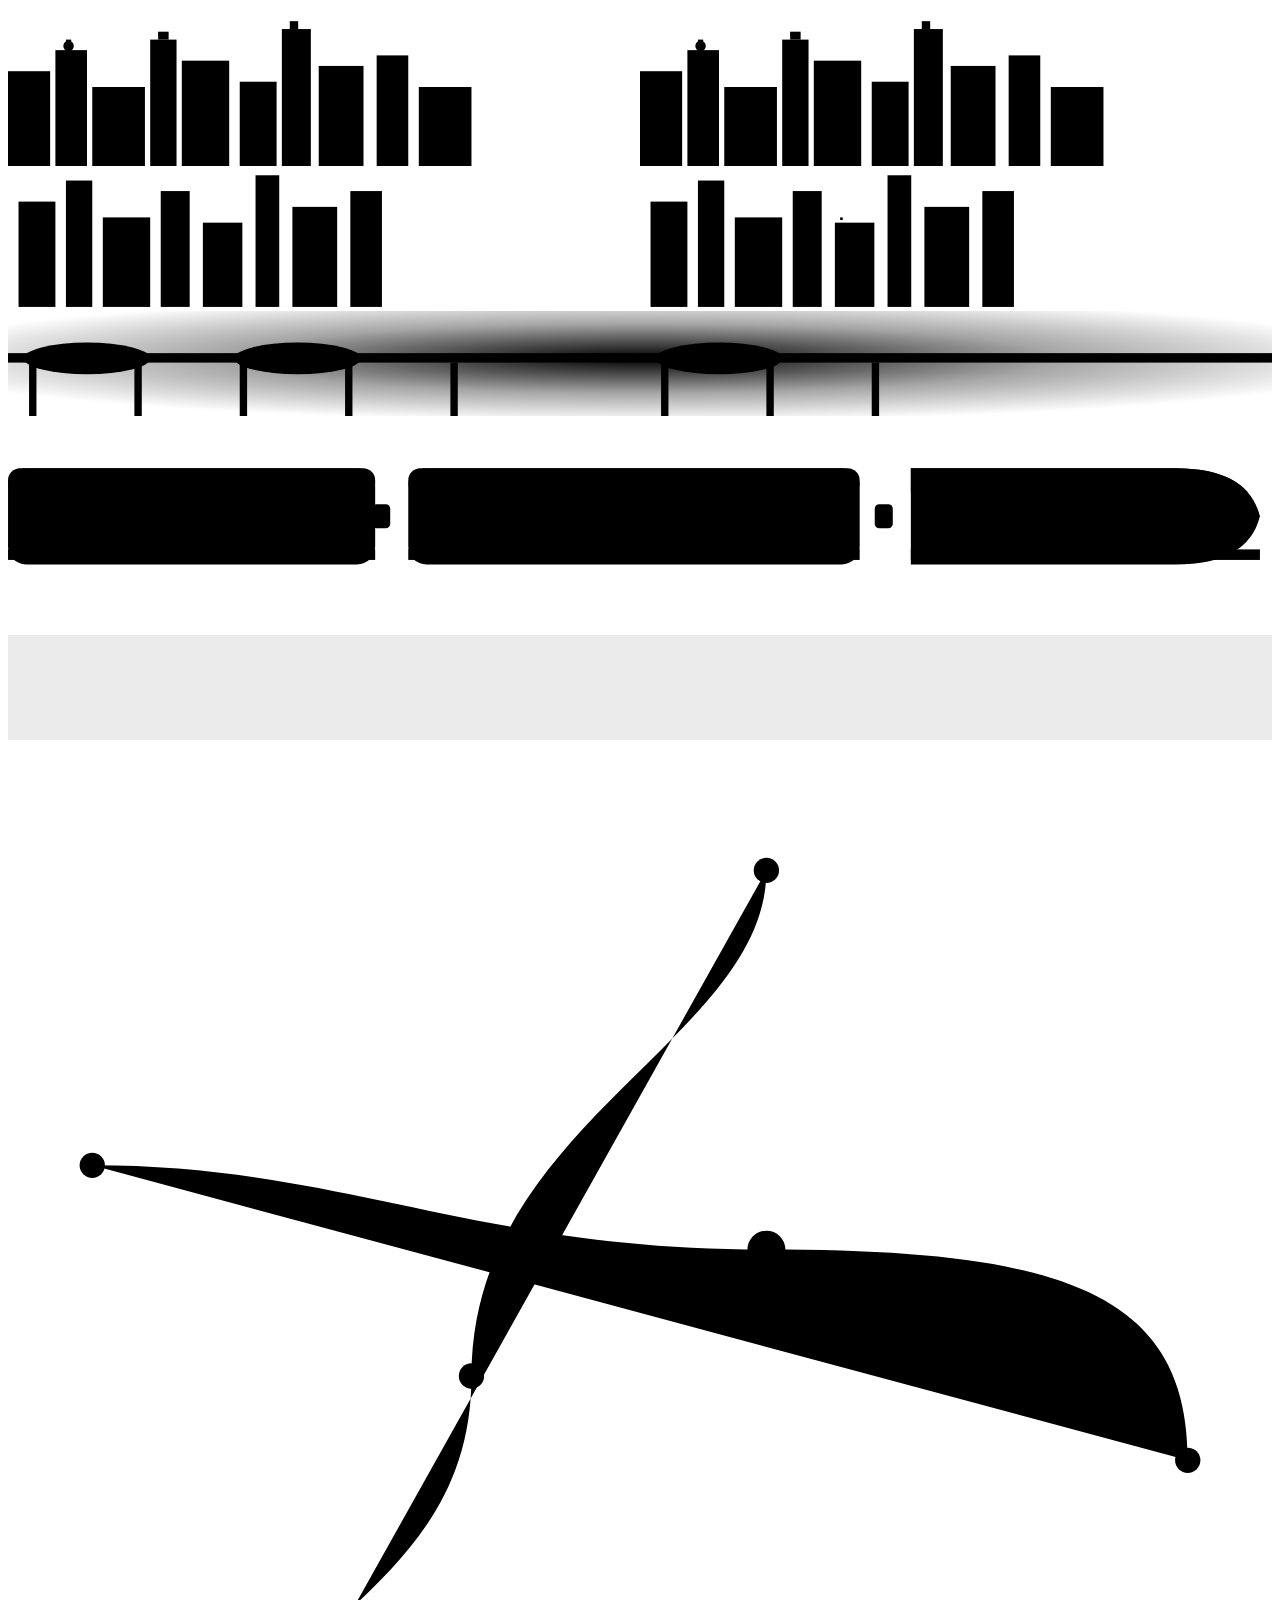
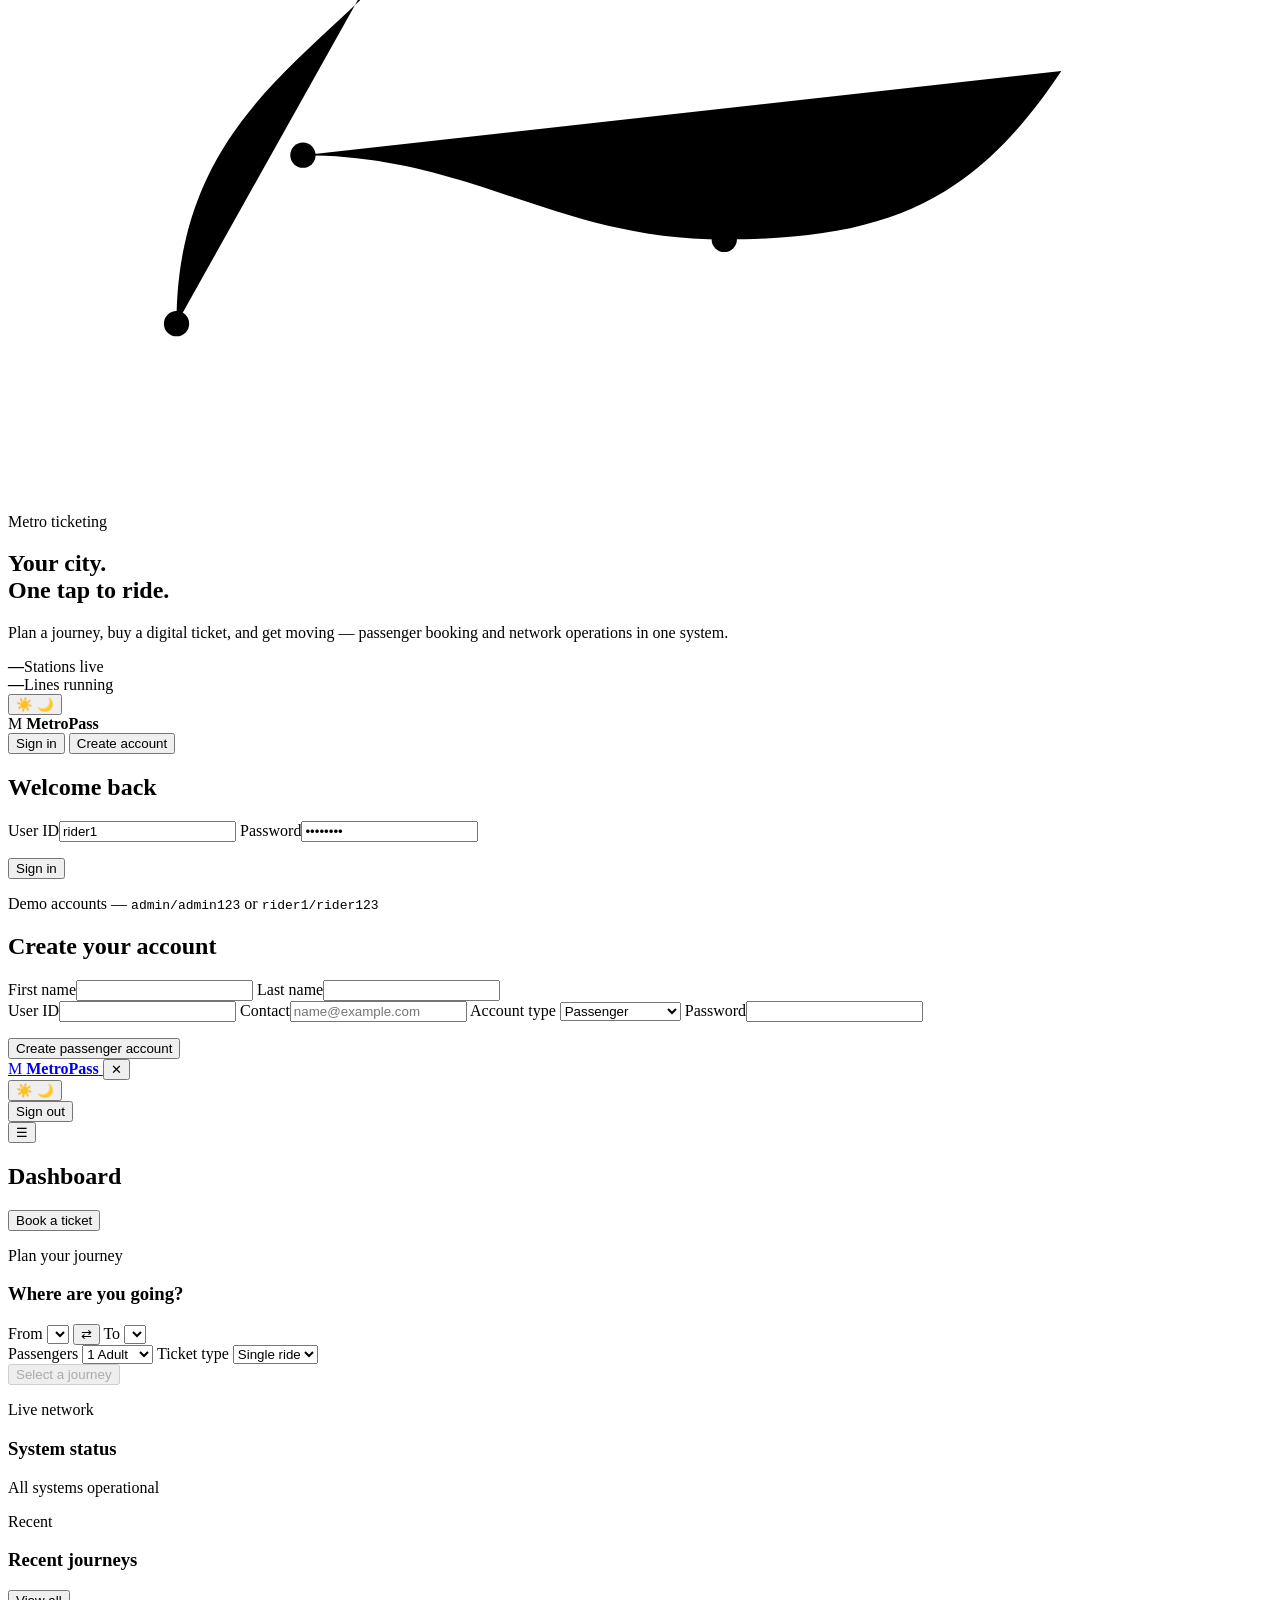
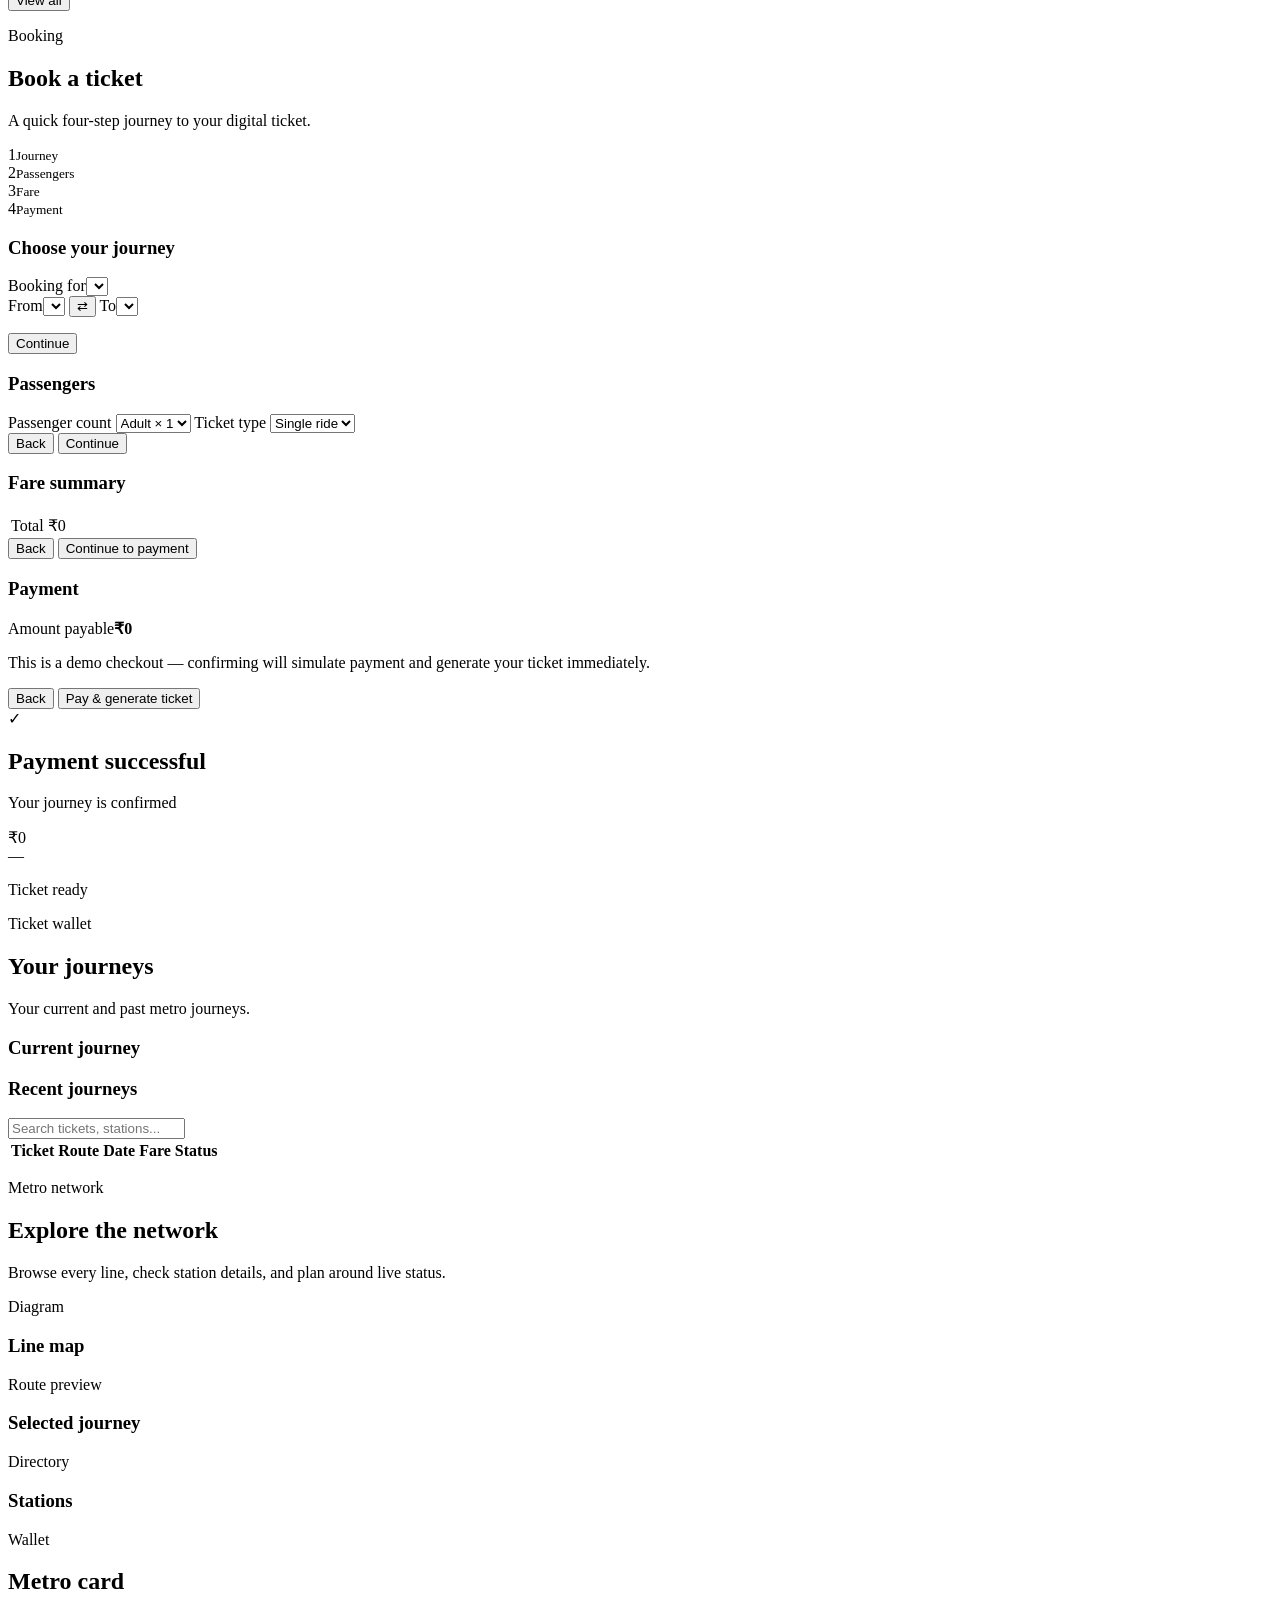
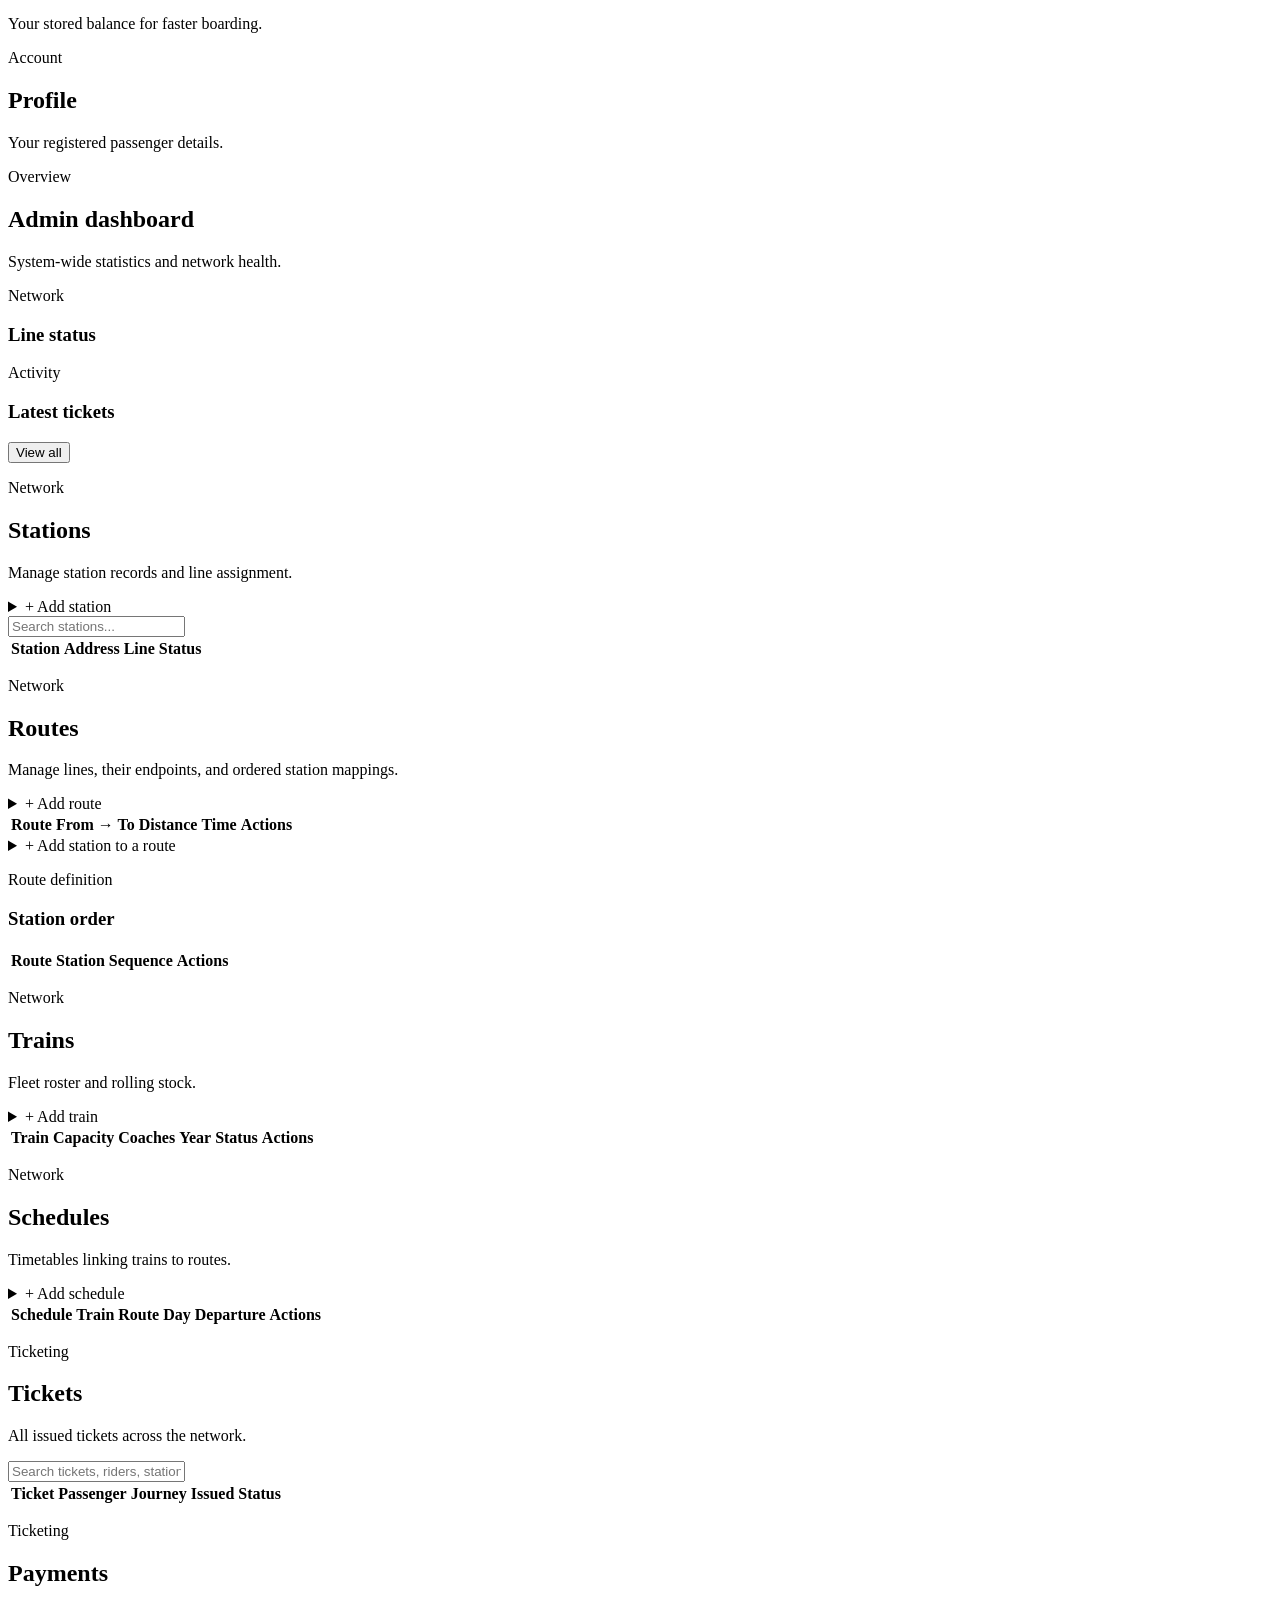
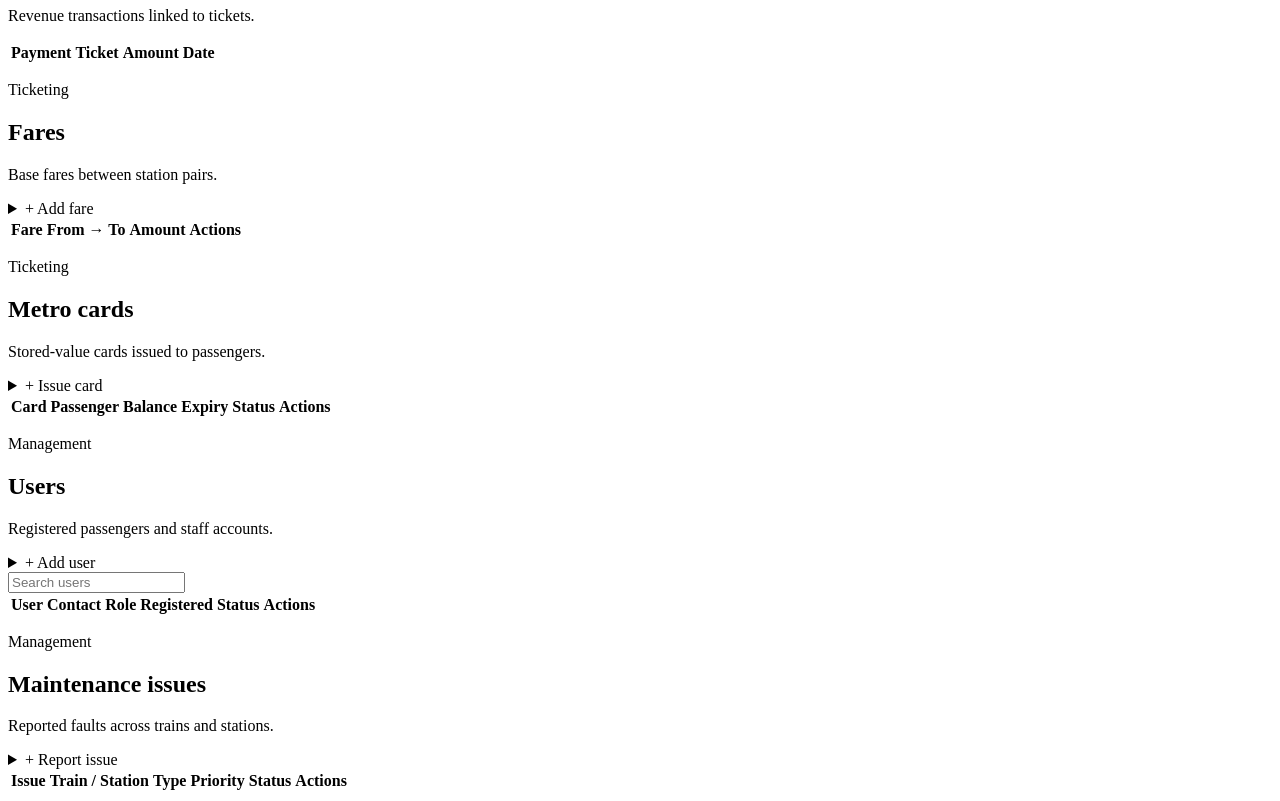
==== commit 4bf23707: "added and divided entity files" ====
--- a/src/main/resources/static/index.html
+++ b/src/main/resources/static/index.html
@@ -7,13 +7,12 @@
   <link rel="preconnect" href="https://fonts.googleapis.com">
   <link rel="preconnect" href="https://fonts.gstatic.com" crossorigin>
   <link href="https://fonts.googleapis.com/css2?family=Inter:wght@400;500;600;700;800;900&family=JetBrains+Mono:wght@500;600;700&display=swap" rel="stylesheet">
-  <link rel="stylesheet" href="./styles.css">
-  <link rel="stylesheet" href="./metro-theme.css">
+  <link rel="stylesheet" href="/styles.css">
   <script>
     (function () {
       try {
-        var saved = localStorage.getItem('metroThemeV2');
-        var theme = saved || 'light';
+        var saved = localStorage.getItem('metroTheme');
+        var theme = saved || (window.matchMedia && window.matchMedia('(prefers-color-scheme: dark)').matches ? 'dark' : 'light');
         document.documentElement.setAttribute('data-theme', theme);
         var signedIn = Boolean(localStorage.getItem('metroUser'));
         document.documentElement.setAttribute('data-scene-day', signedIn ? '1' : '0');
@@ -233,12 +232,17 @@
           <h2 class="auth-form-title">Create your account</h2>
           <div class="two-fields">
             <label>First name<input id="signup-first" required></label>
-            <label>Last name<input id="signup-last"></label>
-          </div>
-          <label>User ID<input id="signup-user" autocomplete="username" minlength="3" required><span class="field-hint">At least 3 characters.</span></label>
-          <label>Email<input id="signup-contact" type="email" placeholder="name@example.com" required></label>
-          <label>Password<input id="signup-password" type="password" autocomplete="new-password" minlength="6" maxlength="72" required><span class="field-hint">6 to 72 characters.</span></label>
-          <p class="field-hint">Accounts created here are passenger accounts. Staff accounts are added by an administrator.</p>
+            <label>Last name<input id="signup-last" required></label>
+          </div>
+          <label>User ID<input id="signup-user" autocomplete="username" minlength="3" required></label>
+          <label>Contact<input id="signup-contact" type="email" placeholder="name@example.com" required></label>
+          <label>Account type
+            <select id="signup-role">
+              <option value="USER">Passenger</option>
+              <option value="ADMIN">Admin / operator</option>
+            </select>
+          </label>
+          <label>Password<input id="signup-password" type="password" autocomplete="new-password" minlength="6" required></label>
           <p id="signup-error" class="field-error" role="alert"></p>
           <button id="signup-submit" class="primary-action full" type="submit">
             <span>Create passenger account</span>
@@ -293,7 +297,6 @@
       <!-- ============ HOME / DASHBOARD ============ -->
       <section id="view-dashboard" class="view active-view">
 
-        <div class="dashboard-hero-grid">
         <!-- Passenger hero: journey planner -->
         <section id="journey-card" class="journey-card">
           <div class="journey-card-head">
@@ -349,13 +352,6 @@
             </button>
           </form>
         </section>
-        <aside class="dashboard-transit-panel">
-          <div class="dashboard-transit-heading"><div><p class="eyebrow">YOUR NETWORK</p><h2>Next departures</h2></div><span class="departures-live"><i></i> Schedules</span></div>
-          <div id="dashboard-map-preview" class="dashboard-map-preview" aria-label="Metro route map preview"></div>
-          <div id="dashboard-departures" class="dashboard-departures"></div>
-          <a class="dashboard-network-link" href="#network">Explore all stations <span aria-hidden="true">→</span></a>
-        </aside>
-        </div>
 
         <div id="stats-grid" class="stats-grid stagger"></div>
 
@@ -444,7 +440,7 @@
               <table class="fare-table">
                 <tbody id="fare-breakdown-rows"></tbody>
                 <tfoot>
-                  <tr><td>Estimated total</td><td id="fare-total">₹0</td></tr>
+                  <tr><td>Total</td><td id="fare-total">₹0</td></tr>
                 </tfoot>
               </table>
               <input type="hidden" id="booking-amount">
@@ -458,14 +454,9 @@
               <h3>Payment</h3>
               <div class="route-recap" id="route-recap-4"></div>
               <div class="mock-payment">
-                <div class="mock-payment-row"><span>Estimated amount</span><strong id="payment-amount">₹0</strong></div>
-                <p class="mock-payment-note" id="payment-note">This is a demo checkout. Confirming will simulate payment and generate your ticket immediately.</p>
+                <div class="mock-payment-row"><span>Amount payable</span><strong id="payment-amount">₹0</strong></div>
+                <p class="mock-payment-note">This is a demo checkout — confirming will simulate payment and generate your ticket immediately.</p>
               </div>
-              <fieldset class="pay-method" id="pay-method">
-                <legend>Pay with</legend>
-                <label class="pay-option"><input type="radio" name="payment-method" value="DEMO" checked><span><strong>Demo checkout</strong><small>Simulated payment, no balance used</small></span></label>
-                <label class="pay-option" id="pay-option-card"><input type="radio" name="payment-method" value="METRO_CARD"><span><strong>Metro card</strong><small id="pay-card-note">Checking card</small></span></label>
-              </fieldset>
               <div class="step-actions">
                 <button type="button" class="ghost-action" data-step-prev="3">Back</button>
                 <button class="primary-action large" type="submit" id="booking-submit">
@@ -552,7 +543,7 @@
       <!-- ============ METRO CARD (passenger) ============ -->
       <section id="view-card" class="view">
         <div class="page-heading">
-          <div><p class="eyebrow">WALLET · CITY TRANSIT</p><h2>Your travel wallet</h2><p>Top up once, tap through the network, or switch to an unlimited time pass.</p></div>
+          <div><p class="eyebrow">Wallet</p><h2>Metro card</h2><p>Your stored balance for faster boarding.</p></div>
         </div>
         <div id="metrocard-slot" class="metrocard-slot"></div>
       </section>
@@ -593,11 +584,8 @@
             <summary>+ Add station</summary>
             <form id="station-form" class="form-grid">
               <label>Station ID<input id="station-id" placeholder="ST-NEW" required></label>
-              <label>Station code<input id="station-code" placeholder="Central" required></label>
+              <label>Name<input id="station-code" placeholder="Central" required></label>
               <label>Address<input id="station-address" placeholder="Area or terminal"></label>
-              <label>Latitude<input id="station-lat" type="number" step="any" min="-90" max="90" placeholder="19.4559"></label>
-              <label>Longitude<input id="station-lng" type="number" step="any" min="-180" max="180" placeholder="72.7925"></label>
-              <label>Opened date<input id="station-opened" type="date"></label>
               <label>Line color<input id="station-color" type="color" value="#2563eb"></label>
               <button class="dark-action" type="submit">Save station</button>
             </form>
@@ -630,10 +618,6 @@
               <label>Route name<input id="route-name" placeholder="Purple Line" required></label>
               <label>Start station<select id="route-start" required></select></label>
               <label>End station<select id="route-end" required></select></label>
-              <div class="route-stop-builder">
-                <div class="route-stop-builder-heading"><div><strong>Intermediate stops</strong><span class="field-hint">Optional. Use the arrows to set the travel order.</span></div><button id="route-intermediate-add" class="ghost-action" type="button">+ Add stop</button></div>
-                <div id="route-intermediate-list" class="route-intermediate-list"></div>
-              </div>
               <label>Total distance (km)<input id="route-distance" type="number" min="0.1" step="0.1" required></label>
               <label>Estimated time (minutes)<input id="route-time" type="number" min="1" step="1" required></label>
               <label>Line colour<input id="route-color" type="color" value="#7c3aed"></label>
@@ -655,7 +639,7 @@
             <form id="route-station-form" class="form-grid">
               <label>Route<select id="route-station-route" required></select></label>
               <label>Station<select id="route-station-station" required></select></label>
-              <label>Insert before stop number<input id="route-station-sequence" type="number" min="2" step="1" value="2" required><span class="field-hint">The first and last stops stay fixed; this adds a stop between them.</span></label>
+              <label>Insert before sequence<input id="route-station-sequence" type="number" min="2" step="1" value="2" required></label>
               <button class="dark-action" type="submit">Add stop</button>
             </form>
           </details>
@@ -717,7 +701,6 @@
               </select></label>
               <label>Departure<input id="schedule-departure" type="datetime-local" required></label>
               <label>Arrival<input id="schedule-arrival" type="datetime-local" required></label>
-              <label>Valid from<input id="schedule-valid-from" type="date"><span class="field-hint">Defaults to the departure date.</span></label>
               <label>Valid through<input id="schedule-valid-to" type="date"></label>
               <button class="dark-action" type="submit">Save schedule</button>
             </form>
@@ -760,7 +743,7 @@
         <section class="panel table-panel">
           <div class="table-wrap">
             <table>
-              <thead><tr><th>Payment</th><th>Ticket</th><th>Amount</th><th>Paid with</th><th>Date</th></tr></thead>
+              <thead><tr><th>Payment</th><th>Ticket</th><th>Amount</th><th>Date</th></tr></thead>
               <tbody id="payments-table"></tbody>
             </table>
           </div>
@@ -806,9 +789,6 @@
               <label>Card ID<input id="metrocard-id" placeholder="MC-1003" required></label>
               <label>Passenger<select id="metrocard-passenger" required></select></label>
               <label>Opening balance<input id="metrocard-balance" type="number" min="0" step="0.01" required></label>
-              <label>Issue date<input id="metrocard-issue" type="date" required></label>
-              <label>Expiry date<input id="metrocard-expiry" type="date" required></label>
-              <label class="check-field"><input id="metrocard-active" type="checkbox" checked>Active on issue</label>
               <button class="dark-action" type="submit">Issue card</button>
             </form>
           </details>
@@ -832,14 +812,11 @@
           <details class="admin-form-details">
             <summary>+ Add user</summary>
             <form id="admin-user-form" class="form-grid">
-              <label>User ID<input id="admin-user-id" minlength="3" required><span class="field-hint">At least 3 characters.</span></label>
-              <label>First name<input id="admin-user-first" required></label>
-              <label>Last name (optional)<input id="admin-user-last"></label>
-              <label>Email<input id="admin-user-contact" type="email" required></label>
+              <label>User ID<input id="admin-user-id" required></label>
+              <label>Name<input id="admin-user-name" placeholder="First Last" required></label>
+              <label>Contact<input id="admin-user-contact" type="email" required></label>
               <label>Role<select id="admin-user-role"><option value="USER">Passenger</option><option value="ADMIN">Admin</option></select></label>
-              <label>Assigned station (staff, optional)<select id="admin-user-station"></select></label>
-              <label>Hire date (staff, optional)<input id="admin-user-hire-date" type="date"></label>
-              <label>Password<input id="admin-user-password" type="password" value="password123" minlength="6" maxlength="72" required><span class="field-hint">6 to 72 characters.</span></label>
+              <label>Password<input id="admin-user-password" type="password" value="password123" minlength="6" required></label>
               <button class="dark-action" type="submit">Save user</button>
             </form>
           </details>
@@ -851,7 +828,7 @@
           </div>
           <div class="table-wrap">
             <table>
-              <thead><tr><th>User</th><th>Email</th><th>Role</th><th>Registered</th><th>Status</th><th>Actions</th></tr></thead>
+              <thead><tr><th>User</th><th>Contact</th><th>Role</th><th>Registered</th><th>Status</th><th>Actions</th></tr></thead>
               <tbody id="users-table"></tbody>
             </table>
           </div>
@@ -890,12 +867,6 @@
     </main>
   </div>
 
-  <div id="wake-banner" class="wake-banner" role="status" hidden>Waking up the server. This can take up to a minute after a quiet period.</div>
-  <div id="modal-host"></div>
-
-  <script src="./scene-map.js"></script>
-  <script src="./core.js"></script>
-  <script src="./views.js"></script>
-  <script src="./app.js"></script>
+  <script src="/app.js"></script>
 </body>
 </html>
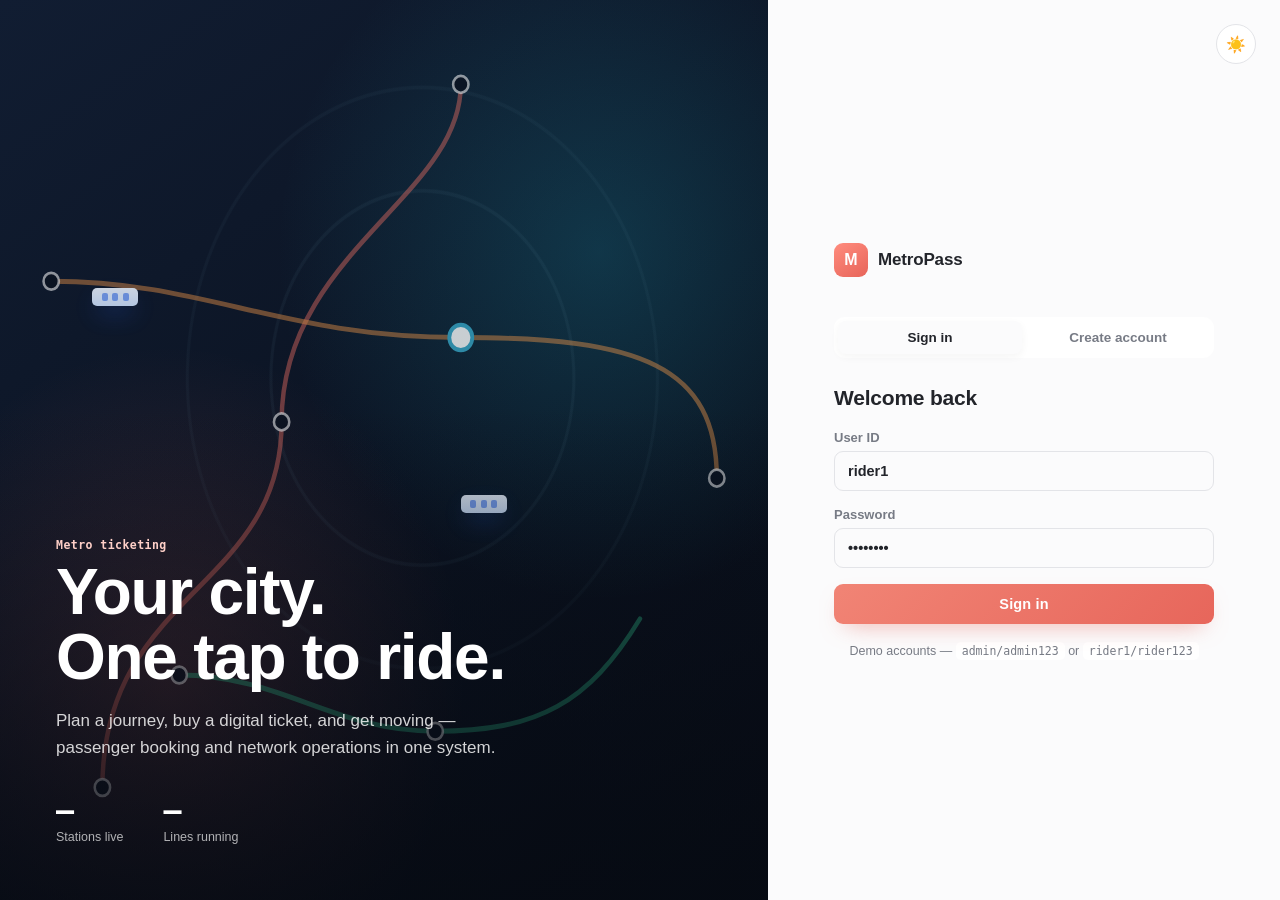
==== commit e46d342f: "merged the latest frontend and updated backend and added few featured to backend that updated fronte" ====
--- a/src/main/resources/static/index.html
+++ b/src/main/resources/static/index.html
@@ -7,12 +7,13 @@
   <link rel="preconnect" href="https://fonts.googleapis.com">
   <link rel="preconnect" href="https://fonts.gstatic.com" crossorigin>
   <link href="https://fonts.googleapis.com/css2?family=Inter:wght@400;500;600;700;800;900&family=JetBrains+Mono:wght@500;600;700&display=swap" rel="stylesheet">
-  <link rel="stylesheet" href="/styles.css">
+  <link rel="stylesheet" href="./styles.css">
+  <link rel="stylesheet" href="./metro-theme.css">
   <script>
     (function () {
       try {
-        var saved = localStorage.getItem('metroTheme');
-        var theme = saved || (window.matchMedia && window.matchMedia('(prefers-color-scheme: dark)').matches ? 'dark' : 'light');
+        var saved = localStorage.getItem('metroThemeV2');
+        var theme = saved || 'light';
         document.documentElement.setAttribute('data-theme', theme);
         var signedIn = Boolean(localStorage.getItem('metroUser'));
         document.documentElement.setAttribute('data-scene-day', signedIn ? '1' : '0');
@@ -232,17 +233,12 @@
           <h2 class="auth-form-title">Create your account</h2>
           <div class="two-fields">
             <label>First name<input id="signup-first" required></label>
-            <label>Last name<input id="signup-last" required></label>
-          </div>
-          <label>User ID<input id="signup-user" autocomplete="username" minlength="3" required></label>
-          <label>Contact<input id="signup-contact" type="email" placeholder="name@example.com" required></label>
-          <label>Account type
-            <select id="signup-role">
-              <option value="USER">Passenger</option>
-              <option value="ADMIN">Admin / operator</option>
-            </select>
-          </label>
-          <label>Password<input id="signup-password" type="password" autocomplete="new-password" minlength="6" required></label>
+            <label>Last name<input id="signup-last"></label>
+          </div>
+          <label>User ID<input id="signup-user" autocomplete="username" minlength="3" required><span class="field-hint">At least 3 characters.</span></label>
+          <label>Email<input id="signup-contact" type="email" placeholder="name@example.com" required></label>
+          <label>Password<input id="signup-password" type="password" autocomplete="new-password" minlength="6" maxlength="72" required><span class="field-hint">6 to 72 characters.</span></label>
+          <p class="field-hint">Accounts created here are passenger accounts. Staff accounts are added by an administrator.</p>
           <p id="signup-error" class="field-error" role="alert"></p>
           <button id="signup-submit" class="primary-action full" type="submit">
             <span>Create passenger account</span>
@@ -297,6 +293,7 @@
       <!-- ============ HOME / DASHBOARD ============ -->
       <section id="view-dashboard" class="view active-view">
 
+        <div class="dashboard-hero-grid">
         <!-- Passenger hero: journey planner -->
         <section id="journey-card" class="journey-card">
           <div class="journey-card-head">
@@ -352,6 +349,13 @@
             </button>
           </form>
         </section>
+        <aside class="dashboard-transit-panel">
+          <div class="dashboard-transit-heading"><div><p class="eyebrow">YOUR NETWORK</p><h2>Next departures</h2></div><span class="departures-live"><i></i> Schedules</span></div>
+          <div id="dashboard-map-preview" class="dashboard-map-preview" aria-label="Metro route map preview"></div>
+          <div id="dashboard-departures" class="dashboard-departures"></div>
+          <a class="dashboard-network-link" href="#network">Explore all stations <span aria-hidden="true">→</span></a>
+        </aside>
+        </div>
 
         <div id="stats-grid" class="stats-grid stagger"></div>
 
@@ -440,7 +444,7 @@
               <table class="fare-table">
                 <tbody id="fare-breakdown-rows"></tbody>
                 <tfoot>
-                  <tr><td>Total</td><td id="fare-total">₹0</td></tr>
+                  <tr><td>Estimated total</td><td id="fare-total">₹0</td></tr>
                 </tfoot>
               </table>
               <input type="hidden" id="booking-amount">
@@ -454,9 +458,14 @@
               <h3>Payment</h3>
               <div class="route-recap" id="route-recap-4"></div>
               <div class="mock-payment">
-                <div class="mock-payment-row"><span>Amount payable</span><strong id="payment-amount">₹0</strong></div>
-                <p class="mock-payment-note">This is a demo checkout — confirming will simulate payment and generate your ticket immediately.</p>
+                <div class="mock-payment-row"><span>Estimated amount</span><strong id="payment-amount">₹0</strong></div>
+                <p class="mock-payment-note" id="payment-note">This is a demo checkout. Confirming will simulate payment and generate your ticket immediately.</p>
               </div>
+              <fieldset class="pay-method" id="pay-method">
+                <legend>Pay with</legend>
+                <label class="pay-option"><input type="radio" name="payment-method" value="DEMO" checked><span><strong>Demo checkout</strong><small>Simulated payment, no balance used</small></span></label>
+                <label class="pay-option" id="pay-option-card"><input type="radio" name="payment-method" value="METRO_CARD"><span><strong>Metro card</strong><small id="pay-card-note">Checking card</small></span></label>
+              </fieldset>
               <div class="step-actions">
                 <button type="button" class="ghost-action" data-step-prev="3">Back</button>
                 <button class="primary-action large" type="submit" id="booking-submit">
@@ -543,7 +552,7 @@
       <!-- ============ METRO CARD (passenger) ============ -->
       <section id="view-card" class="view">
         <div class="page-heading">
-          <div><p class="eyebrow">Wallet</p><h2>Metro card</h2><p>Your stored balance for faster boarding.</p></div>
+          <div><p class="eyebrow">WALLET · CITY TRANSIT</p><h2>Your travel wallet</h2><p>Top up once, tap through the network, or switch to an unlimited time pass.</p></div>
         </div>
         <div id="metrocard-slot" class="metrocard-slot"></div>
       </section>
@@ -584,8 +593,11 @@
             <summary>+ Add station</summary>
             <form id="station-form" class="form-grid">
               <label>Station ID<input id="station-id" placeholder="ST-NEW" required></label>
-              <label>Name<input id="station-code" placeholder="Central" required></label>
+              <label>Station code<input id="station-code" placeholder="Central" required></label>
               <label>Address<input id="station-address" placeholder="Area or terminal"></label>
+              <label>Latitude<input id="station-lat" type="number" step="any" min="-90" max="90" placeholder="19.4559"></label>
+              <label>Longitude<input id="station-lng" type="number" step="any" min="-180" max="180" placeholder="72.7925"></label>
+              <label>Opened date<input id="station-opened" type="date"></label>
               <label>Line color<input id="station-color" type="color" value="#2563eb"></label>
               <button class="dark-action" type="submit">Save station</button>
             </form>
@@ -618,6 +630,10 @@
               <label>Route name<input id="route-name" placeholder="Purple Line" required></label>
               <label>Start station<select id="route-start" required></select></label>
               <label>End station<select id="route-end" required></select></label>
+              <div class="route-stop-builder">
+                <div class="route-stop-builder-heading"><div><strong>Intermediate stops</strong><span class="field-hint">Optional. Use the arrows to set the travel order.</span></div><button id="route-intermediate-add" class="ghost-action" type="button">+ Add stop</button></div>
+                <div id="route-intermediate-list" class="route-intermediate-list"></div>
+              </div>
               <label>Total distance (km)<input id="route-distance" type="number" min="0.1" step="0.1" required></label>
               <label>Estimated time (minutes)<input id="route-time" type="number" min="1" step="1" required></label>
               <label>Line colour<input id="route-color" type="color" value="#7c3aed"></label>
@@ -639,7 +655,7 @@
             <form id="route-station-form" class="form-grid">
               <label>Route<select id="route-station-route" required></select></label>
               <label>Station<select id="route-station-station" required></select></label>
-              <label>Insert before sequence<input id="route-station-sequence" type="number" min="2" step="1" value="2" required></label>
+              <label>Insert before stop number<input id="route-station-sequence" type="number" min="2" step="1" value="2" required><span class="field-hint">The first and last stops stay fixed; this adds a stop between them.</span></label>
               <button class="dark-action" type="submit">Add stop</button>
             </form>
           </details>
@@ -701,6 +717,7 @@
               </select></label>
               <label>Departure<input id="schedule-departure" type="datetime-local" required></label>
               <label>Arrival<input id="schedule-arrival" type="datetime-local" required></label>
+              <label>Valid from<input id="schedule-valid-from" type="date"><span class="field-hint">Defaults to the departure date.</span></label>
               <label>Valid through<input id="schedule-valid-to" type="date"></label>
               <button class="dark-action" type="submit">Save schedule</button>
             </form>
@@ -743,7 +760,7 @@
         <section class="panel table-panel">
           <div class="table-wrap">
             <table>
-              <thead><tr><th>Payment</th><th>Ticket</th><th>Amount</th><th>Date</th></tr></thead>
+              <thead><tr><th>Payment</th><th>Ticket</th><th>Amount</th><th>Paid with</th><th>Date</th></tr></thead>
               <tbody id="payments-table"></tbody>
             </table>
           </div>
@@ -789,6 +806,9 @@
               <label>Card ID<input id="metrocard-id" placeholder="MC-1003" required></label>
               <label>Passenger<select id="metrocard-passenger" required></select></label>
               <label>Opening balance<input id="metrocard-balance" type="number" min="0" step="0.01" required></label>
+              <label>Issue date<input id="metrocard-issue" type="date" required></label>
+              <label>Expiry date<input id="metrocard-expiry" type="date" required></label>
+              <label class="check-field"><input id="metrocard-active" type="checkbox" checked>Active on issue</label>
               <button class="dark-action" type="submit">Issue card</button>
             </form>
           </details>
@@ -812,11 +832,14 @@
           <details class="admin-form-details">
             <summary>+ Add user</summary>
             <form id="admin-user-form" class="form-grid">
-              <label>User ID<input id="admin-user-id" required></label>
-              <label>Name<input id="admin-user-name" placeholder="First Last" required></label>
-              <label>Contact<input id="admin-user-contact" type="email" required></label>
+              <label>User ID<input id="admin-user-id" minlength="3" required><span class="field-hint">At least 3 characters.</span></label>
+              <label>First name<input id="admin-user-first" required></label>
+              <label>Last name (optional)<input id="admin-user-last"></label>
+              <label>Email<input id="admin-user-contact" type="email" required></label>
               <label>Role<select id="admin-user-role"><option value="USER">Passenger</option><option value="ADMIN">Admin</option></select></label>
-              <label>Password<input id="admin-user-password" type="password" value="password123" minlength="6" required></label>
+              <label>Assigned station (staff, optional)<select id="admin-user-station"></select></label>
+              <label>Hire date (staff, optional)<input id="admin-user-hire-date" type="date"></label>
+              <label>Password<input id="admin-user-password" type="password" value="password123" minlength="6" maxlength="72" required><span class="field-hint">6 to 72 characters.</span></label>
               <button class="dark-action" type="submit">Save user</button>
             </form>
           </details>
@@ -828,7 +851,7 @@
           </div>
           <div class="table-wrap">
             <table>
-              <thead><tr><th>User</th><th>Contact</th><th>Role</th><th>Registered</th><th>Status</th><th>Actions</th></tr></thead>
+              <thead><tr><th>User</th><th>Email</th><th>Role</th><th>Registered</th><th>Status</th><th>Actions</th></tr></thead>
               <tbody id="users-table"></tbody>
             </table>
           </div>
@@ -867,6 +890,12 @@
     </main>
   </div>
 
-  <script src="/app.js"></script>
+  <div id="wake-banner" class="wake-banner" role="status" hidden>Waking up the server. This can take up to a minute after a quiet period.</div>
+  <div id="modal-host"></div>
+
+  <script src="./scene-map.js"></script>
+  <script src="./core.js"></script>
+  <script src="./views.js"></script>
+  <script src="./app.js"></script>
 </body>
 </html>
--- a/src/main/resources/static/styles.css
+++ b/src/main/resources/static/styles.css
@@ -0,0 +1,1370 @@
+/* ============================================================
+   MetroPass — design tokens
+   Light + dark themes, one shared shape/motion language.
+============================================================ */
+:root {
+  --mono: 'JetBrains Mono', monospace;
+  --sans: 'Inter', sans-serif;
+  --radius: 14px;
+  --radius-sm: 9px;
+
+  /* motion */
+  --ease: cubic-bezier(.22, .8, .36, 1);
+  --ease-out: cubic-bezier(.16, 1, .3, 1);
+  --dur-fast: .15s;
+  --dur: .28s;
+  --dur-slow: .5s;
+}
+
+/* -------- Light theme (default) -------- */
+:root,
+:root[data-theme="light"] {
+  --navy: #0B1220;
+  --navy-soft: #131c2e;
+  --ink: #0F172A;
+  --muted: #64748B;
+  --line: #DDE4EE;
+  --paper: #F5F7FA;
+  --white: #FFFFFF;
+  --surface: #FFFFFF;
+  --surface-2: #F5F7FA;
+  --overlay: rgba(9, 13, 22, .5);
+  --shadow: 0 1px 2px rgba(16, 24, 38, .04), 0 10px 28px -14px rgba(16, 24, 38, .18);
+  --shadow-lift: 0 24px 60px -20px rgba(11, 18, 32, .35);
+  --shadow-pop: 0 18px 40px -12px rgba(22, 104, 242, .28);
+  --scrollbar: #cbd5e1;
+  --blue: #1668F2;
+  --blue-dark: #114fc0;
+  --blue-soft: #eaf1fe;
+  --cyan: #0EA5E9;
+  --green: #16A34A;
+  --green-soft: #ecfdf3;
+  --red: #DC2626;
+  --red-soft: #fef2f2;
+  --amber: #D97706;
+  --amber-soft: #fffbeb;
+  --line-blue: #2563EB;
+  --line-coral: #F27662;
+  --line-teal: #18A58A;
+  --line-violet: #8B6FE8;
+  color-scheme: light;
+}
+
+/* -------- Dark theme -------- */
+:root[data-theme="dark"] {
+  --navy: #05070B;
+  --navy-soft: #080B10;
+  --ink: #F8FAFC;
+  --muted: #94A3B8;
+  --line: rgba(255,255,255,.08);
+  --paper: #05070B;
+  --white: #101722;
+  --surface: #0C1119;
+  --surface-2: #080B10;
+  --overlay: rgba(2, 3, 6, .68);
+  --shadow: 0 1px 2px rgba(0, 0, 0, .35), 0 10px 28px -14px rgba(0, 0, 0, .6);
+  --shadow-lift: 0 24px 60px -20px rgba(0, 0, 0, .75);
+  --shadow-pop: 0 18px 40px -12px rgba(56, 189, 248, .3);
+  --scrollbar: #1c2531;
+  --blue: #1677FF;
+  --blue-dark: #0f5fdb;
+  --blue-soft: rgba(22, 119, 255, .16);
+  --cyan: #38BDF8;
+  --green: #22C55E;
+  --green-soft: rgba(34, 197, 94, .16);
+  --red: #EF4444;
+  --red-soft: rgba(239, 68, 68, .16);
+  --amber: #F59E0B;
+  --amber-soft: rgba(245, 158, 11, .16);
+  --line-blue: #4D8BFF;
+  --line-coral: #FF8B78;
+  --line-teal: #43C7AA;
+  --line-violet: #B49AFF;
+  color-scheme: dark;
+}
+
+@media (prefers-reduced-motion: reduce) {
+  :root { --dur-fast: 0s; --dur: 0s; --dur-slow: 0s; }
+}
+
+* { box-sizing: border-box; }
+html { -webkit-text-size-adjust: 100%; scroll-behavior: smooth; }
+body {
+  margin: 0; background: var(--paper); color: var(--ink); font-family: var(--sans);
+  -webkit-font-smoothing: antialiased;
+  transition: background var(--dur) var(--ease), color var(--dur) var(--ease);
+}
+button, input, select { font: inherit; color: inherit; }
+button { cursor: pointer; }
+a { color: inherit; }
+.hidden { display: none !important; }
+.mobile-only { display: none; }
+:focus-visible { outline: 2px solid var(--cyan); outline-offset: 2px; }
+
+::-webkit-scrollbar { width: 10px; height: 10px; }
+::-webkit-scrollbar-track { background: transparent; }
+::-webkit-scrollbar-thumb { background: var(--scrollbar); border-radius: 20px; border: 2.5px solid var(--paper); }
+
+.eyebrow { margin: 0 0 8px; color: var(--muted); font: 600 11.5px var(--mono); letter-spacing: .04em; }
+
+/* ===================== SHARED TRANSITIONS ===================== */
+.panel, .stat-card, .metro-ticket, .wallet-card, .journey-card, .booking-card,
+input, select, .primary-action, .ghost-action, .dark-action, .danger-action,
+.nav-item, .icon-button, .badge, .status-tag, .auth-tab {
+  transition: background var(--dur) var(--ease), color var(--dur) var(--ease),
+              border-color var(--dur) var(--ease), box-shadow var(--dur) var(--ease);
+}
+
+/* ===================== ENTRANCE MOTION ===================== */
+@keyframes rise-in {
+  from { opacity: 0; transform: translateY(10px); }
+  to   { opacity: 1; transform: translateY(0); }
+}
+@keyframes fade-in {
+  from { opacity: 0; }
+  to   { opacity: 1; }
+}
+@keyframes pop-in {
+  from { opacity: 0; transform: scale(.94); }
+  to   { opacity: 1; transform: scale(1); }
+}
+
+.view.active-view { animation: fade-in var(--dur-slow) var(--ease-out); }
+.view.active-view > * { animation: rise-in var(--dur-slow) var(--ease-out) backwards; }
+.view.active-view > *:nth-child(1) { animation-delay: .02s; }
+.view.active-view > *:nth-child(2) { animation-delay: .07s; }
+.view.active-view > *:nth-child(3) { animation-delay: .12s; }
+.view.active-view > *:nth-child(4) { animation-delay: .17s; }
+.view.active-view > *:nth-child(n+5) { animation-delay: .2s; }
+
+@media (prefers-reduced-motion: reduce) {
+  .view.active-view, .view.active-view > * { animation: none; }
+}
+
+/* Stagger helper applied via JS to freshly-rendered list/grid children */
+.stagger > * { animation: rise-in var(--dur) var(--ease-out) backwards; }
+.stagger > *:nth-child(1) { animation-delay: .00s; }
+.stagger > *:nth-child(2) { animation-delay: .04s; }
+.stagger > *:nth-child(3) { animation-delay: .08s; }
+.stagger > *:nth-child(4) { animation-delay: .12s; }
+.stagger > *:nth-child(5) { animation-delay: .16s; }
+.stagger > *:nth-child(6) { animation-delay: .2s; }
+.stagger > *:nth-child(n+7) { animation-delay: .24s; }
+
+/* ===================== AUTH ===================== */
+.auth-screen { min-height: 100vh; display: grid; grid-template-columns: 1.2fr .8fr; }
+
+.auth-visual {
+  position: relative; overflow: hidden; padding: 56px;
+  display: flex; align-items: flex-end;
+  background: color-mix(in srgb, var(--navy) 55%, transparent);
+  color: white;
+}
+.rail-canvas { position: absolute; inset: 0; }
+.line-map { position: absolute; inset: 0; width: 100%; height: 100%; opacity: .9; }
+.line-path {
+  fill: none; stroke-width: 3.5; stroke-linecap: round; opacity: .55;
+  stroke-dasharray: 1400; stroke-dashoffset: 1400;
+  animation: draw-line 2.2s var(--ease-out) forwards;
+}
+.line-blue { stroke: var(--blue); }
+.line-orange { stroke: #f2994a; animation-delay: .15s; }
+.line-green { stroke: #34d399; animation-delay: .3s; }
+@keyframes draw-line { to { stroke-dashoffset: 0; } }
+.line-stop {
+  fill: var(--navy); stroke: rgba(255,255,255,.7); stroke-width: 2;
+  opacity: 0; animation: pop-in .4s var(--ease-out) 1.6s forwards;
+}
+.line-stop.interchange {
+  fill: white; stroke: var(--cyan); stroke-width: 3;
+  animation: pop-in .4s var(--ease-out) 1.6s forwards, pulse-ring 2.6s ease-in-out 2.2s infinite;
+}
+@keyframes pulse-ring {
+  0%, 100% { filter: drop-shadow(0 0 0 rgba(14,165,233,0)); }
+  50% { filter: drop-shadow(0 0 6px rgba(14,165,233,.9)); }
+}
+@media (prefers-reduced-motion: reduce) {
+  .line-path { animation: none; stroke-dashoffset: 0; }
+  .line-stop { animation: none; opacity: 1; }
+}
+
+.train-chip {
+  position: absolute; width: 46px; height: 18px; border-radius: 5px;
+  background: linear-gradient(180deg, #eaf3ff, #cfe3ff);
+  box-shadow: 0 10px 24px -6px rgba(37, 99, 235, .7);
+  display: flex; align-items: center; justify-content: space-evenly; padding: 0 5px;
+}
+.train-chip span { width: 6px; height: 8px; border-radius: 2px; background: rgba(37,99,235,.55); }
+.train-chip.t1 { top: 32%; left: 12%; animation: glide1 9s ease-in-out infinite; }
+.train-chip.t2 { top: 55%; left: 60%; animation: glide2 11s ease-in-out infinite; }
+@keyframes glide1 { 0%,100% { transform: translate(0,0) rotate(-8deg); } 50% { transform: translate(120px,-70px) rotate(-8deg); } }
+@keyframes glide2 { 0%,100% { transform: translate(0,0) rotate(4deg); } 50% { transform: translate(-90px,50px) rotate(4deg); } }
+@media (prefers-reduced-motion: reduce) { .train-chip { animation: none; } }
+
+.auth-copy { position: relative; max-width: 620px; }
+.auth-copy .eyebrow { color: #8fc4ff; animation: rise-in .5s var(--ease-out) .1s backwards; }
+.auth-copy h1 { margin: 0 0 18px; font-size: clamp(38px, 5vw, 64px); line-height: 1.02; letter-spacing: -.02em; font-weight: 800; animation: rise-in .55s var(--ease-out) .18s backwards; }
+.auth-lede { margin: 0 0 32px; color: #c3cee0; font-size: 17px; max-width: 480px; line-height: 1.55; animation: rise-in .55s var(--ease-out) .26s backwards; }
+.auth-stats { display: flex; gap: 40px; animation: rise-in .55s var(--ease-out) .34s backwards; }
+.auth-stats div { display: flex; flex-direction: column; }
+.auth-stats strong { font: 700 30px var(--mono); color: white; }
+.auth-stats span { color: #93a1ba; font-size: 12.5px; margin-top: 2px; }
+
+.auth-panel { display: flex; flex-direction: column; justify-content: center; padding: 40px; background: var(--surface); position: relative; }
+.auth-panel-inner { width: 100%; max-width: 380px; margin: 0 auto; animation: rise-in .5s var(--ease-out) .1s backwards; }
+.brand-row { display: flex; align-items: center; gap: 10px; text-decoration: none; margin-bottom: 40px; }
+.brand-mark {
+  width: 34px; height: 34px; border-radius: 9px; display: grid; place-items: center;
+  background: linear-gradient(160deg, var(--blue), var(--cyan)); color: white; font-weight: 800; font-size: 16px;
+  flex-shrink: 0;
+}
+.brand-row strong { font-size: 17px; letter-spacing: -.01em; }
+
+.theme-toggle {
+  position: absolute; top: 24px; right: 24px;
+  width: 40px; height: 40px; border-radius: 50%; border: 1.5px solid var(--line);
+  background: var(--surface-2); color: var(--ink); font-size: 16px;
+  display: grid; place-items: center; z-index: 3;
+  transition: background var(--dur) var(--ease), border-color var(--dur) var(--ease), transform var(--dur-fast) var(--ease);
+}
+.theme-toggle:hover { border-color: var(--blue); transform: rotate(-14deg) scale(1.06); }
+.theme-toggle:active { transform: rotate(-14deg) scale(.94); }
+.theme-toggle .icon-sun, .theme-toggle .icon-moon { display: none; }
+:root[data-theme="light"] .theme-toggle .icon-sun,
+:root:not([data-theme]) .theme-toggle .icon-sun { display: block; }
+:root[data-theme="dark"] .theme-toggle .icon-moon { display: block; }
+.sidebar .theme-toggle { position: static; border-color: rgba(255,255,255,.16); background: rgba(255,255,255,.06); color: #e6ecf7; }
+.sidebar .theme-toggle:hover { border-color: rgba(255,255,255,.4); background: rgba(255,255,255,.1); }
+
+.auth-tabs { display: flex; gap: 4px; background: var(--surface-2); padding: 4px; border-radius: 11px; margin-bottom: 28px; position: relative; }
+.auth-tab { flex: 1; padding: 9px 0; border: none; background: transparent; border-radius: 8px; font-weight: 600; font-size: 13.5px; color: var(--muted); position: relative; z-index: 1; }
+.auth-tab.active { background: var(--surface); color: var(--ink); box-shadow: var(--shadow); }
+
+.auth-form { display: none; flex-direction: column; gap: 16px; }
+.auth-form.active-auth-form { display: flex; animation: rise-in var(--dur) var(--ease-out); }
+.auth-form-title { margin: 0 0 4px; font-size: 21px; font-weight: 800; letter-spacing: -.01em; }
+.auth-form label { display: flex; flex-direction: column; gap: 6px; font-size: 13px; font-weight: 600; color: var(--muted); }
+.auth-form input, .auth-form select {
+  padding: 11px 13px; border: 1.5px solid var(--line); border-radius: var(--radius-sm);
+  font-size: 14.5px; color: var(--ink); background: var(--surface);
+}
+.auth-form input:focus, .auth-form select:focus { border-color: var(--blue); box-shadow: 0 0 0 3px rgba(37,99,235,.15); outline: none; }
+.two-fields { display: grid; grid-template-columns: 1fr 1fr; gap: 14px; }
+.field-error {
+  margin: -6px 0 0; color: var(--red); font-size: 12.5px; font-weight: 600; min-height: 1px;
+  animation: shake .35s var(--ease);
+}
+.field-error:empty { display: none; animation: none; }
+@keyframes shake {
+  10%, 90% { transform: translateX(-1px); }
+  20%, 80% { transform: translateX(2px); }
+  30%, 50%, 70% { transform: translateX(-4px); }
+  40%, 60% { transform: translateX(4px); }
+}
+
+.primary-action {
+  display: inline-flex; align-items: center; justify-content: center; gap: 8px;
+  background: linear-gradient(135deg, var(--blue), var(--blue-dark)); color: white; border: none;
+  padding: 12px 22px; border-radius: var(--radius-sm); font-weight: 700; font-size: 14.5px;
+  box-shadow: 0 10px 24px -10px rgba(37,99,235,.65);
+  letter-spacing: .01em; position: relative; overflow: hidden;
+  transition: transform var(--dur-fast) var(--ease), box-shadow var(--dur-fast) var(--ease), filter var(--dur-fast) var(--ease);
+}
+.primary-action::after {
+  content: ""; position: absolute; inset: 0; border-radius: inherit;
+  background: radial-gradient(circle, rgba(255,255,255,.35) 0%, transparent 60%);
+  opacity: 0; transform: scale(.4); transition: opacity var(--dur-fast) var(--ease), transform var(--dur) var(--ease);
+}
+.primary-action:hover { filter: brightness(1.06); box-shadow: 0 14px 28px -10px rgba(37,99,235,.75); transform: translateY(-1px); }
+.primary-action:active { transform: translateY(1px) scale(.99); }
+.primary-action:active::after { opacity: 1; transform: scale(1.4); transition: none; }
+.primary-action:disabled { opacity: .5; cursor: not-allowed; filter: none; box-shadow: none; transform: none; }
+.primary-action.full { width: 100%; }
+.primary-action.large { padding: 14px 22px; font-size: 15px; }
+.primary-action.compact { padding: 9px 16px; font-size: 13.5px; }
+
+.ghost-action { background: transparent; border: 1.5px solid var(--line); color: var(--ink); padding: 10px 18px; border-radius: var(--radius-sm); font-weight: 600; font-size: 13.5px; }
+.ghost-action:hover { border-color: var(--blue); background: var(--blue-soft); }
+.ghost-action:active { transform: scale(.98); }
+
+.dark-action { background: var(--navy); color: white; border: none; padding: 10px 18px; border-radius: var(--radius-sm); font-weight: 700; font-size: 13.5px; }
+.dark-action:hover { background: #1a2540; transform: translateY(-1px); }
+.dark-action:active { transform: translateY(0); }
+
+.danger-action { background: var(--red-soft); color: var(--red); border: 1px solid rgba(220,38,38,.3); padding: 6px 12px; border-radius: 7px; font-weight: 600; font-size: 12.5px; }
+.danger-action:hover { background: rgba(220,38,38,.16); }
+
+.text-action { background: none; border: none; color: var(--blue); font-weight: 600; font-size: 13px; padding: 0; }
+.text-action:hover { text-decoration: underline; }
+
+.demo-hint { margin: 4px 0 0; font-size: 12.5px; color: var(--muted); text-align: center; }
+.demo-hint code { background: var(--surface-2); padding: 2px 6px; border-radius: 5px; font-family: var(--mono); font-size: 11.5px; }
+
+/* ===================== APP SHELL ===================== */
+.app-shell { display: grid; grid-template-columns: 246px 1fr; min-height: 100vh; }
+
+.sidebar {
+  background: var(--navy); color: #e6ecf7; padding: 22px 16px; display: flex; flex-direction: column;
+  position: sticky; top: 0; height: 100vh; transition: background var(--dur) var(--ease);
+}
+.sidebar-top { display: flex; align-items: center; justify-content: space-between; margin-bottom: 8px; }
+.sidebar .brand-row { margin-bottom: 22px; color: white; }
+.sidebar .brand-row strong { color: white; }
+.icon-button { background: transparent; border: none; color: inherit; font-size: 18px; padding: 6px; line-height: 1; border-radius: 8px; }
+.icon-button:hover { background: rgba(255,255,255,.08); }
+
+.nav-list { display: flex; flex-direction: column; gap: 2px; flex: 1; }
+.nav-item {
+  display: flex; align-items: center; gap: 11px; padding: 10px 12px; border-radius: 9px;
+  color: #a9b6cc; text-decoration: none; font-size: 14px; font-weight: 500; position: relative;
+}
+.nav-item .nav-icon { font-size: 15px; width: 18px; text-align: center; flex-shrink: 0; transition: transform var(--dur-fast) var(--ease); }
+.nav-item:hover { background: rgba(255,255,255,.06); color: white; }
+.nav-item:hover .nav-icon { transform: scale(1.12); }
+.nav-item.active { background: linear-gradient(135deg, rgba(37,99,235,.85), rgba(14,165,233,.55)); color: white; font-weight: 600; }
+.nav-group-label { padding: 16px 12px 6px; font: 600 10.5px var(--mono); letter-spacing: .06em; color: #5f6d87; text-transform: uppercase; }
+
+.account-box { border-top: 1px solid rgba(255,255,255,.1); padding-top: 16px; margin-top: 10px; display: flex; flex-direction: column; gap: 4px; }
+.account-id-row { margin-bottom: 2px; display: flex; align-items: center; justify-content: space-between; gap: 8px; }
+.pill { display: inline-block; background: rgba(14,165,233,.15); color: var(--cyan); padding: 3px 9px; border-radius: 20px; font: 600 11px var(--mono); }
+.account-box strong { color: white; font-size: 14px; }
+.account-box small { color: #8894ab; font-size: 12px; margin-bottom: 8px; }
+#signout-button { margin-top: 8px; color: #cfd8e8; border-color: rgba(255,255,255,.18); background: transparent; }
+#signout-button:hover { border-color: rgba(255,255,255,.4); background: rgba(255,255,255,.06); }
+
+.sidebar-scrim { display: none; }
+
+.workspace { min-width: 0; }
+.topbar {
+  display: flex; align-items: center; justify-content: space-between; gap: 16px;
+  padding: 20px 32px; background: color-mix(in srgb, var(--paper) 85%, transparent); backdrop-filter: blur(6px);
+  position: sticky; top: 0; z-index: 5; border-bottom: 1px solid var(--line);
+}
+.topbar-titles { min-width: 0; }
+.topbar-titles h2 { margin: 2px 0 0; font-size: 21px; letter-spacing: -.01em; }
+
+.toast {
+  position: fixed; bottom: 24px; left: 50%; transform: translate(-50%, 20px) scale(.96);
+  background: var(--navy); color: white; padding: 12px 20px; border-radius: 10px; font-size: 13.5px; font-weight: 600;
+  opacity: 0; pointer-events: none; transition: opacity var(--dur) var(--ease-out), transform var(--dur) var(--ease-out);
+  z-index: 60; box-shadow: var(--shadow-lift);
+}
+.toast.show { opacity: 1; transform: translate(-50%, 0) scale(1); }
+.toast.error { background: var(--red); }
+
+.view { display: none; padding: 28px 32px 56px; max-width: 1180px; }
+.view.active-view { display: block; }
+
+.page-heading { margin-bottom: 22px; }
+.page-heading h2 { margin: 0 0 4px; font-size: 25px; letter-spacing: -.01em; }
+.page-heading p { margin: 0; color: var(--muted); font-size: 14px; }
+
+/* ===================== JOURNEY CARD (home hero) ===================== */
+.journey-card {
+  background: linear-gradient(135deg, rgba(11,18,32,.92) 0%, rgba(15,25,45,.92) 60%, rgba(8,11,16,.92) 100%);
+  border: 1px solid var(--line);
+  border-radius: 20px; padding: 30px 30px 26px; color: white; margin-bottom: 22px;
+  box-shadow: var(--shadow-lift); position: relative; overflow: hidden;
+  backdrop-filter: blur(14px);
+}
+.journey-card::after {
+  content: ""; position: absolute; inset: 0; pointer-events: none;
+  background: radial-gradient(400px 200px at 90% -10%, rgba(14,165,233,.25), transparent 70%);
+}
+.journey-card-head { position: relative; margin-bottom: 20px; }
+.journey-card-head .eyebrow { color: #8fc4ff; }
+.journey-card-head h1 { margin: 0; font-size: clamp(22px, 3vw, 30px); font-weight: 800; letter-spacing: -.01em; }
+
+.journey-form { position: relative; display: flex; flex-direction: column; gap: 16px; }
+.journey-stations { display: grid; grid-template-columns: 1fr auto 1fr; align-items: end; gap: 10px; }
+.journey-field { display: flex; flex-direction: column; gap: 6px; font-size: 12px; font-weight: 600; color: #b9c6dc; }
+.journey-field.narrow { max-width: 220px; }
+.journey-field select {
+  padding: 12px 13px; border-radius: 11px; border: 1.5px solid rgba(255,255,255,.14);
+  background: rgba(255,255,255,.06); color: white; font-size: 14.5px; font-weight: 600;
+  appearance: none; background-image: linear-gradient(45deg, transparent 50%, #b9c6dc 50%), linear-gradient(135deg, #b9c6dc 50%, transparent 50%);
+  background-position: calc(100% - 18px) center, calc(100% - 13px) center; background-size: 5px 5px, 5px 5px; background-repeat: no-repeat;
+  transition: border-color var(--dur-fast) var(--ease), background var(--dur-fast) var(--ease);
+}
+.journey-field select:focus { border-color: var(--cyan); outline: none; }
+.journey-field select option { color: var(--ink); }
+.journey-options { display: flex; gap: 14px; flex-wrap: wrap; }
+
+.swap-button {
+  width: 38px; height: 38px; border-radius: 50%; border: 1.5px solid rgba(255,255,255,.18);
+  background: rgba(255,255,255,.08); color: white; font-size: 15px; flex-shrink: 0; margin-bottom: 1px;
+  transition: transform var(--dur) var(--ease), background var(--dur-fast) var(--ease);
+}
+.swap-button:hover { background: rgba(14,165,233,.25); transform: rotate(180deg); }
+
+.journey-summary {
+  background: rgba(255,255,255,.07); border: 1px solid rgba(255,255,255,.1); border-radius: 13px; padding: 14px 18px;
+  animation: rise-in var(--dur) var(--ease-out);
+}
+.journey-summary-route { display: flex; align-items: center; gap: 10px; font-size: 15px; font-weight: 700; margin-bottom: 10px; }
+.journey-summary-label { margin-bottom: 6px; font-size: 10.5px; }
+.route-arrow { color: var(--cyan); }
+.journey-summary-stats { display: flex; gap: 28px; }
+.journey-summary-stats strong { display: block; font: 700 18px var(--mono); }
+.journey-summary-stats span { color: #9fb0cc; font-size: 11.5px; }
+
+/* ===================== STATS ===================== */
+.stats-grid { display: grid; grid-template-columns: repeat(4, 1fr); gap: 14px; margin-bottom: 22px; }
+.stat-card {
+  background: var(--surface); border-radius: var(--radius); padding: 18px 18px 16px; box-shadow: var(--shadow);
+  display: flex; flex-direction: column; gap: 6px; border: 1px solid var(--line);
+}
+.stat-card:hover { transform: translateY(-2px); box-shadow: var(--shadow-pop); }
+.stat-card span { color: var(--muted); font-size: 12.5px; font-weight: 600; }
+.stat-card strong { font-size: 24px; font-weight: 800; letter-spacing: -.01em; font-family: var(--mono); }
+.stat-card.accent { background: linear-gradient(135deg, var(--blue), var(--blue-dark)); border: none; }
+.stat-card.accent span, .stat-card.accent strong { color: white; }
+
+/* ===================== PANELS / SPLIT GRID ===================== */
+.split-grid { display: grid; grid-template-columns: 1fr 1fr; gap: 16px; }
+.panel { background: var(--surface); border-radius: var(--radius); padding: 20px 22px; border: 1px solid var(--line); box-shadow: var(--shadow); }
+.panel-heading { display: flex; align-items: flex-start; justify-content: space-between; gap: 12px; margin-bottom: 16px; }
+.panel-heading h3 { margin: 0; font-size: 16px; }
+.status-ok { background: var(--green-soft); color: var(--green); font: 600 12px var(--sans); padding: 5px 11px; border-radius: 20px; white-space: nowrap; }
+.status-ok::before { content: "●"; margin-right: 5px; font-size: 8px; animation: blink-dot 2s ease-in-out infinite; }
+@keyframes blink-dot { 0%, 100% { opacity: 1; } 50% { opacity: .35; } }
+
+.line-status-list { display: flex; flex-direction: column; gap: 10px; }
+.line-status-row { display: flex; align-items: center; gap: 10px; padding: 9px 0; border-bottom: 1px solid var(--line); font-size: 14px; }
+.line-status-row:last-child { border-bottom: none; padding-bottom: 0; }
+.line-dot { width: 10px; height: 10px; border-radius: 50%; flex-shrink: 0; }
+.line-status-row strong { flex: 1; font-weight: 600; }
+.status-tag { font-size: 12px; font-weight: 700; padding: 3px 10px; border-radius: 20px; }
+.status-tag.operational { background: var(--green-soft); color: var(--green); }
+.status-tag.maintenance { background: var(--amber-soft); color: var(--amber); }
+.status-tag.delayed { background: var(--amber-soft); color: var(--amber); }
+.status-tag.closed { background: var(--red-soft); color: var(--red); }
+
+.live-line-row { display: flex; align-items: center; gap: 10px; padding: 9px 0; border-bottom: 1px solid var(--line); font-size: 14px; }
+.live-line-row:last-child { border-bottom: none; padding-bottom: 0; }
+.live-line-row strong { flex: 1; font-weight: 600; }
+.live-signal { font-size: 9px; letter-spacing: 2px; color: var(--cyan); }
+.next-train-line { margin: 12px 0 0; font-size: 13px; color: var(--muted); font-weight: 600; }
+.next-train-line:not(:empty)::before { content: "🚆 "; }
+
+.activity-list { display: flex; flex-direction: column; gap: 4px; }
+.activity-row { display: flex; align-items: center; justify-content: space-between; gap: 12px; padding: 11px 0; border-bottom: 1px solid var(--line); }
+.activity-row:last-child { border-bottom: none; }
+.activity-row strong { font-size: 14px; font-weight: 600; display: block; }
+.activity-row small { color: var(--muted); font-size: 12px; font-family: var(--mono); }
+.fare-chip { background: var(--surface-2); color: var(--ink); font: 600 11.5px var(--mono); padding: 4px 10px; border-radius: 20px; white-space: nowrap; }
+
+.empty-state { color: var(--muted); font-size: 13.5px; padding: 20px 4px; text-align: center; animation: fade-in var(--dur) var(--ease); }
+
+/* ===================== BOOKING FLOW ===================== */
+.booking-layout { display: grid; grid-template-columns: 200px 1fr; gap: 28px; align-items: start; }
+.booking-steps-rail { display: flex; flex-direction: column; align-items: flex-start; gap: 0; position: sticky; top: 96px; }
+.step-dot { display: flex; align-items: center; gap: 12px; color: var(--muted); }
+.step-dot span {
+  width: 30px; height: 30px; border-radius: 50%; background: var(--surface); border: 2px solid var(--line);
+  display: grid; place-items: center; font-weight: 700; font-size: 13px; flex-shrink: 0;
+  transition: all var(--dur) var(--ease);
+}
+.step-dot small { font-weight: 600; font-size: 13px; }
+.step-dot.active span { border-color: var(--blue); background: var(--blue); color: white; box-shadow: 0 0 0 4px rgba(37,99,235,.18); }
+.step-dot.active small, .step-dot.done small { color: var(--ink); }
+.step-dot.done span { background: var(--green); border-color: var(--green); color: white; }
+.step-line { width: 2px; height: 26px; background: var(--line); margin-left: 14px; position: relative; overflow: hidden; }
+.step-line::after {
+  content: ""; position: absolute; inset: 0; background: var(--green); transform: scaleY(0); transform-origin: top;
+  transition: transform var(--dur-slow) var(--ease);
+}
+.step-dot.done + .step-line::after { transform: scaleY(1); }
+
+.booking-card { background: var(--surface); border-radius: var(--radius); padding: 28px; border: 1px solid var(--line); box-shadow: var(--shadow); }
+.booking-step { display: none; flex-direction: column; gap: 16px; }
+.booking-step.active-step { display: flex; animation: rise-in var(--dur) var(--ease-out); }
+.booking-step h3 { margin: 0 0 4px; font-size: 18px; }
+.admin-only-field { display: flex; flex-direction: column; gap: 6px; font-size: 12.5px; font-weight: 600; color: var(--muted); }
+.admin-only-field select { padding: 10px 12px; border-radius: var(--radius-sm); border: 1.5px solid var(--line); background: var(--surface); }
+
+.booking-step .journey-stations { background: none; padding: 0; }
+.booking-step .journey-field { color: var(--muted); }
+.booking-step .journey-field select {
+  color: var(--ink); background-color: var(--surface); border: 1.5px solid var(--line);
+  background-image: linear-gradient(45deg, transparent 50%, var(--muted) 50%), linear-gradient(135deg, var(--muted) 50%, transparent 50%);
+}
+.booking-step .swap-button { background: var(--surface-2); border-color: var(--line); color: var(--ink); }
+.booking-step .swap-button:hover { background: var(--blue-soft); }
+
+.route-recap { display: flex; align-items: center; gap: 10px; background: var(--surface-2); border-radius: 11px; padding: 12px 16px; font-weight: 700; font-size: 15px; animation: rise-in var(--dur) var(--ease-out); }
+.route-recap .route-arrow { color: var(--blue); }
+
+.fare-table { width: 100%; border-collapse: collapse; font-size: 14px; }
+.fare-table td { padding: 9px 0; border-bottom: 1px dashed var(--line); }
+.fare-table td:last-child { text-align: right; font-family: var(--mono); font-weight: 600; }
+.fare-table tfoot td { border-bottom: none; border-top: 2px solid var(--ink); font-weight: 800; font-size: 16px; padding-top: 12px; }
+
+.mock-payment { background: var(--surface-2); border-radius: 12px; padding: 18px; }
+.mock-payment-row { display: flex; justify-content: space-between; align-items: center; margin-bottom: 8px; }
+.mock-payment-row strong { font-family: var(--mono); font-size: 20px; }
+.mock-payment-note { margin: 0; color: var(--muted); font-size: 12.5px; line-height: 1.5; }
+
+.step-actions { display: flex; gap: 10px; justify-content: flex-end; margin-top: 6px; }
+
+/* ===================== TICKET SUCCESS ===================== */
+.ticket-success { max-width: 460px; margin: 40px auto; text-align: center; display: flex; flex-direction: column; align-items: center; gap: 6px; }
+.success-badge {
+  width: 56px; height: 56px; border-radius: 50%; background: var(--green-soft); color: var(--green);
+  display: grid; place-items: center; font-size: 26px; font-weight: 800; margin-bottom: 8px;
+  animation: success-pop .5s var(--ease-out);
+}
+@keyframes success-pop {
+  0% { transform: scale(0); opacity: 0; }
+  60% { transform: scale(1.15); opacity: 1; }
+  100% { transform: scale(1); }
+}
+.ticket-success h2 { margin: 0; font-size: 22px; }
+.ticket-success p { margin: 0 0 20px; color: var(--muted); }
+
+/* Staged reveal: confirmation first, ticket slides/fades in after a short hold */
+.success-stage { display: flex; flex-direction: column; align-items: center; gap: 2px; transition: opacity .3s var(--ease), transform .3s var(--ease); }
+.success-stage.success-stage-exit { opacity: 0; transform: translateY(-8px) scale(.97); pointer-events: none; position: absolute; }
+.success-amount { font-family: var(--mono); font-size: 34px; font-weight: 800; margin: 10px 0 4px; }
+.success-route { color: var(--muted); font-weight: 700; letter-spacing: .01em; margin-bottom: 4px; }
+.success-ready-label { margin: 10px 0 0; font-size: 12.5px; text-transform: uppercase; letter-spacing: .08em; color: var(--muted); animation: blink-dot 1.4s ease-in-out infinite; }
+.ticket-reveal-stage { width: 100%; display: flex; flex-direction: column; align-items: center; gap: 6px; opacity: 0; transform: translateY(16px); transition: opacity .5s var(--ease-out), transform .5s var(--ease-out); }
+.ticket-reveal-stage.ticket-reveal-in { opacity: 1; transform: translateY(0); }
+@media (prefers-reduced-motion: reduce) {
+  .success-stage, .ticket-reveal-stage { transition: none; }
+  .success-ready-label { animation: none; }
+}
+#success-ticket-slot { width: 100%; margin-bottom: 24px; }
+
+/* ===================== TICKET CARD ===================== */
+.metro-ticket {
+  position: relative; background: linear-gradient(150deg, #0b0f16 0%, #121b2c 55%, #0a0e15 100%);
+  border-radius: 18px; color: white; padding: 22px 24px; overflow: hidden;
+  box-shadow: var(--shadow-lift); width: 100%; max-width: 420px;
+}
+.metro-ticket:hover { transform: translateY(-3px); box-shadow: 0 30px 70px -22px rgba(11,18,32,.45); }
+.metro-ticket::before {
+  content: ""; position: absolute; inset: 0; background: radial-gradient(300px 140px at 100% 0%, rgba(14,165,233,.28), transparent 70%);
+  pointer-events: none;
+}
+.metro-ticket::after {
+  content: ""; position: absolute; inset: 14px auto 14px 0; width: 4px; border-radius: 0 5px 5px 0;
+  background: linear-gradient(180deg, var(--line-blue), var(--line-coral) 52%, var(--line-teal)); opacity: .95;
+}
+.metro-ticket-head { display: flex; align-items: center; justify-content: space-between; margin-bottom: 18px; position: relative; }
+.metro-ticket-brand { font-weight: 800; letter-spacing: .04em; font-size: 13px; color: #8fc4ff; }
+.metro-ticket-type { font: 600 10.5px var(--mono); color: #9fb0cc; background: rgba(255,255,255,.08); padding: 3px 9px; border-radius: 20px; }
+.metro-ticket-route { display: flex; align-items: center; gap: 10px; margin-bottom: 4px; position: relative; }
+.metro-ticket-route strong { font-size: 19px; font-weight: 800; letter-spacing: -.01em; }
+.metro-ticket-route .route-arrow { color: var(--cyan); font-size: 16px; }
+.metro-ticket-times { display: flex; gap: 10px; color: #b9c6dc; font: 600 12.5px var(--mono); margin-bottom: 18px; }
+.metro-ticket-divider { border: none; border-top: 2px dashed rgba(255,255,255,.18); margin: 0 0 18px; position: relative; }
+.metro-ticket-divider::before, .metro-ticket-divider::after {
+  content: ""; position: absolute; top: -11px; width: 22px; height: 22px; border-radius: 50%; background: var(--paper);
+}
+.metro-ticket-divider::before { left: -24px; }
+.metro-ticket-divider::after { right: -24px; }
+.metro-ticket-body { display: flex; justify-content: space-between; align-items: flex-end; gap: 16px; position: relative; }
+.metro-ticket-meta { display: flex; flex-direction: column; gap: 10px; }
+.metro-ticket-fare { font: 800 24px var(--mono); }
+.metro-ticket-pax { color: #b9c6dc; font-size: 12.5px; }
+.metro-ticket-id { color: #7d8ba5; font: 600 11px var(--mono); }
+.metro-ticket-qr { background: white; border-radius: 10px; padding: 7px; flex-shrink: 0; position: relative; overflow: hidden; }
+.metro-ticket-qr canvas { display: block; width: 76px; height: 76px; image-rendering: pixelated; }
+.qr-scan-line {
+  position: absolute; left: 7px; right: 7px; top: 7px; height: 2px;
+  background: linear-gradient(90deg, transparent, rgba(37,99,235,.55), transparent);
+  animation: qr-scan 2.6s ease-in-out infinite;
+}
+@keyframes qr-scan {
+  0%, 100% { transform: translateY(0); opacity: 0; }
+  10% { opacity: 1; }
+  50% { transform: translateY(76px); opacity: 1; }
+  90% { opacity: 1; }
+}
+@media (prefers-reduced-motion: reduce) { .qr-scan-line { animation: none; display: none; } }
+.metro-ticket-status-row { display: flex; align-items: center; justify-content: space-between; margin-top: 18px; position: relative; }
+.metro-ticket-status { display: flex; align-items: center; gap: 7px; font: 700 12px var(--sans); letter-spacing: .02em; }
+.metro-ticket-status.active { color: #6ee7b7; }
+.metro-ticket-status.used, .metro-ticket-status.expired { color: #94a3b8; }
+.metro-ticket-status::before { content: "●"; font-size: 8px; }
+.metro-ticket-status.active::before { animation: blink-dot 2s ease-in-out infinite; }
+.metro-ticket-actions { display: flex; gap: 8px; }
+.metro-ticket-actions button {
+  background: rgba(255,255,255,.08); border: 1px solid rgba(255,255,255,.16); color: white;
+  padding: 6px 12px; border-radius: 8px; font-size: 12px; font-weight: 600;
+  transition: background var(--dur-fast) var(--ease), transform var(--dur-fast) var(--ease);
+}
+.metro-ticket-actions button:hover { background: rgba(255,255,255,.16); transform: translateY(-1px); }
+
+.active-tickets-row { display: flex; gap: 18px; flex-wrap: wrap; margin-bottom: 4px; }
+.ticket-section { margin-bottom: 26px; }
+.ticket-section-title { font-size: 16px; margin: 0 0 12px; }
+.ticket-section-title.no-margin { margin: 0; margin-right: auto; }
+
+/* ===================== TABLES ===================== */
+.table-panel { padding: 0; overflow: hidden; }
+.table-toolbar { display: flex; align-items: center; gap: 12px; padding: 16px 20px; border-bottom: 1px solid var(--line); flex-wrap: wrap; background: var(--surface); border-radius: var(--radius) var(--radius) 0 0; }
+.search-input { flex: 1; min-width: 160px; padding: 9px 13px; border: 1.5px solid var(--line); border-radius: 9px; font-size: 13.5px; background: var(--surface); }
+.search-input:focus { border-color: var(--blue); outline: none; box-shadow: 0 0 0 3px rgba(37,99,235,.12); }
+.count-label { color: var(--muted); font-size: 12.5px; font-weight: 600; white-space: nowrap; }
+.table-wrap { overflow-x: auto; }
+table { width: 100%; border-collapse: collapse; min-width: 560px; }
+thead th { text-align: left; padding: 11px 20px; font-size: 11.5px; font-weight: 700; color: var(--muted); text-transform: uppercase; letter-spacing: .04em; background: var(--surface-2); white-space: nowrap; }
+tbody td { padding: 13px 20px; border-top: 1px solid var(--line); font-size: 13.5px; vertical-align: middle; }
+tbody tr { transition: background var(--dur-fast) var(--ease); }
+tbody tr:hover { background: var(--surface-2); }
+tbody td strong { display: block; font-weight: 600; font-size: 13.5px; }
+tbody td small { color: var(--muted); font-size: 11.5px; font-family: var(--mono); }
+.badge { font-size: 11.5px; font-weight: 700; padding: 4px 10px; border-radius: 20px; white-space: nowrap; }
+.badge.good { background: var(--green-soft); color: var(--green); }
+.badge.muted { background: var(--surface-2); color: var(--muted); }
+.badge.warn { background: var(--amber-soft); color: var(--amber); }
+
+/* ===================== NETWORK ===================== */
+.network-grid { display: grid; grid-template-columns: 1.5fr 1fr; gap: 16px; align-items: start; }
+.map-panel { min-height: 420px; }
+.network-map { position: relative; width: 100%; height: 380px; }
+.network-map svg { width: 100%; height: 100%; }
+.network-station-label { font: 600 11.5px var(--sans); fill: var(--ink); }
+
+/* Route highlighting */
+.network-line-active { transition: stroke-width var(--dur) var(--ease), opacity var(--dur) var(--ease); }
+.network-segment-highlight { opacity: 0; stroke-dasharray: 4 3000; animation: network-segment-draw 1.1s var(--ease-out) forwards, network-segment-fade .2s ease-out forwards; filter: drop-shadow(0 0 4px rgba(56,189,248,.55)); }
+@keyframes network-segment-draw { from { stroke-dashoffset: 3000; } to { stroke-dashoffset: 0; } }
+@keyframes network-segment-fade { to { opacity: 1; } }
+.network-node { cursor: pointer; transition: opacity var(--dur) var(--ease); }
+.network-node circle, .network-node text { transition: r var(--dur) var(--ease), opacity var(--dur) var(--ease); }
+.network-node:hover circle { r: 9; }
+.network-node-dim { opacity: .28; }
+.network-node-active circle { filter: drop-shadow(0 0 5px rgba(56,189,248,.6)); }
+@media (prefers-reduced-motion: reduce) { .network-segment-highlight { animation: none; opacity: 1; stroke-dasharray: none; } }
+
+/* Route preview card under the map */
+.network-selection-summary { background: var(--surface-2); border-radius: 12px; padding: 14px 16px; margin-top: 4px; }
+.network-selection-summary .route-recap { background: transparent; padding: 0 0 10px; margin-bottom: 10px; border-bottom: 1px solid var(--line); }
+.network-selection-summary .journey-summary-stats { display: grid; grid-template-columns: repeat(3, 1fr); gap: 10px; margin-bottom: 10px; }
+.network-selection-summary .journey-summary-stats strong { display: block; font-size: 16px; }
+.network-selection-summary .journey-summary-stats span { font-size: 11.5px; color: var(--muted); }
+
+/* Station info slide-over */
+.station-panel-scrim {
+  display: none; position: fixed; inset: 0; background: var(--overlay); z-index: 60;
+  opacity: 0; transition: opacity var(--dur) var(--ease);
+}
+.station-panel-scrim.show { display: block; opacity: 1; }
+.station-panel {
+  position: fixed; top: 0; right: 0; height: 100vh; width: 340px; max-width: 88vw;
+  background: var(--surface); border-left: 1px solid var(--line); box-shadow: var(--shadow-lift);
+  z-index: 61; transform: translateX(100%); transition: transform .28s var(--ease-out); padding: 22px; overflow-y: auto;
+}
+.station-panel.open { transform: translateX(0); }
+.station-panel-head { display: flex; align-items: flex-start; justify-content: space-between; gap: 10px; margin-bottom: 14px; }
+.station-panel-head h3 { margin: 0 0 2px; font-size: 19px; }
+.station-panel-head p { margin: 0; color: var(--muted); font-size: 13px; }
+.station-panel-lines { display: flex; flex-wrap: wrap; gap: 6px; margin-bottom: 12px; }
+.line-chip { display: inline-flex; align-items: center; gap: 6px; padding: 4px 10px; border-radius: 20px; font: 600 12px var(--sans); background: var(--surface-2); background: color-mix(in srgb, var(--chip-color) 16%, transparent); color: var(--chip-color); }
+.line-chip::before { content: ""; width: 7px; height: 7px; border-radius: 50%; background: var(--chip-color); }
+.interchange-chip { display: inline-flex; align-items: center; padding: 4px 10px; border-radius: 20px; font: 600 12px var(--sans); background: var(--surface-2); color: var(--ink); }
+.station-panel-status { font-weight: 700; font-size: 13.5px; margin-bottom: 16px; }
+.station-panel-trains { background: var(--surface-2); border-radius: 12px; padding: 12px 14px; margin-bottom: 18px; }
+.next-train-row { display: flex; justify-content: space-between; padding: 5px 0; font-size: 13.5px; }
+.next-train-row strong { font-family: var(--mono); }
+.next-train-note { margin: 6px 0 0; font-size: 11px; color: var(--muted); }
+.station-panel-actions { display: flex; flex-direction: column; gap: 8px; }
+.station-panel-actions .primary-action { width: 100%; justify-content: center; }
+.station-panel-actions .ghost-action { width: 100%; justify-content: center; }
+.stack-list { display: flex; flex-direction: column; gap: 2px; max-height: 400px; overflow-y: auto; }
+.stack-item { display: flex; align-items: center; gap: 12px; padding: 11px 4px; border-bottom: 1px solid var(--line); transition: background var(--dur-fast) var(--ease); }
+.stack-item:hover { background: var(--surface-2); }
+.stack-item:last-child { border-bottom: none; }
+.color-dot { width: 11px; height: 11px; border-radius: 50%; flex-shrink: 0; }
+.stack-item strong { display: block; font-size: 13.5px; font-weight: 600; }
+.stack-item small { color: var(--muted); font-size: 12px; }
+
+/* ===================== METRO CARD / PROFILE ===================== */
+.metrocard-slot { max-width: 980px; }
+.wallet-card {
+  background: linear-gradient(135deg, var(--blue), var(--cyan)); color: white; border-radius: 18px;
+  padding: 26px; box-shadow: var(--shadow-lift); position: relative; overflow: hidden;
+}
+.wallet-card:hover { transform: translateY(-3px); }
+.wallet-card::after { content: ""; position: absolute; inset: 0; background: radial-gradient(260px 140px at 100% 0%, rgba(255,255,255,.25), transparent 70%); }
+.wallet-card-top { display: flex; justify-content: space-between; align-items: center; position: relative; margin-bottom: 34px; }
+.wallet-card-top strong { font-weight: 800; letter-spacing: .03em; }
+.wallet-chip { width: 34px; height: 24px; border-radius: 5px; background: rgba(255,255,255,.35); }
+.wallet-balance-label { color: rgba(255,255,255,.85); font-size: 12px; margin-bottom: 4px; position: relative; }
+.wallet-balance { font: 800 32px var(--mono); position: relative; margin-bottom: 22px; }
+.wallet-card-bottom { display: flex; justify-content: space-between; font-size: 12px; color: rgba(255,255,255,.85); position: relative; }
+.wallet-card-bottom strong { display: block; color: white; font-family: var(--mono); font-size: 13px; }
+
+.profile-panel { max-width: 480px; }
+.profile-row { display: flex; justify-content: space-between; padding: 13px 0; border-bottom: 1px solid var(--line); }
+.profile-row:last-child { border-bottom: none; }
+.profile-row span { color: var(--muted); font-size: 13.5px; }
+.profile-row strong { font-size: 13.5px; font-weight: 600; }
+
+/* ===================== ADMIN FORMS ===================== */
+.admin-form-details { margin-bottom: 16px; }
+.admin-form-details summary { cursor: pointer; font-weight: 700; font-size: 13.5px; color: var(--blue); list-style: none; padding: 4px 0; }
+.admin-form-details summary::-webkit-details-marker { display: none; }
+.admin-form-details summary::before { content: "▸ "; display: inline-block; transition: transform var(--dur-fast) var(--ease); }
+.admin-form-details[open] summary::before { content: "▸ "; transform: rotate(90deg); }
+.admin-form-details form { margin-top: 16px; animation: rise-in var(--dur) var(--ease-out); }
+.admin-grid { display: grid; grid-template-columns: repeat(2, 1fr); gap: 16px; margin-bottom: 16px; }
+.form-grid { display: grid; grid-template-columns: repeat(2, 1fr); gap: 12px; }
+.form-grid label { display: flex; flex-direction: column; gap: 5px; font-size: 12.5px; font-weight: 600; color: var(--muted); }
+.form-grid input, .form-grid select { padding: 9px 11px; border: 1.5px solid var(--line); border-radius: 8px; font-size: 13.5px; background: var(--surface); }
+.form-grid input:focus, .form-grid select:focus { border-color: var(--blue); outline: none; box-shadow: 0 0 0 3px rgba(37,99,235,.12); }
+.form-grid button { grid-column: 1 / -1; justify-self: start; margin-top: 4px; }
+
+.admin-stats { grid-template-columns: repeat(3, 1fr); }
+
+/* ===================== RESPONSIVE ===================== */
+@media (max-width: 1080px) {
+  .split-grid { grid-template-columns: 1fr; }
+  .network-grid { grid-template-columns: 1fr; }
+  .stats-grid { grid-template-columns: repeat(2, 1fr); }
+  .admin-stats { grid-template-columns: repeat(3, 1fr); }
+}
+
+@media (max-width: 880px) {
+  .auth-screen { grid-template-columns: 1fr; }
+  .auth-visual { display: none; }
+  .auth-panel { padding: 32px 22px; min-height: 100vh; }
+
+  .app-shell { grid-template-columns: 1fr; }
+  .mobile-only { display: inline-flex; }
+  .sidebar {
+    position: fixed; z-index: 50; left: 0; top: 0; width: 250px; height: 100vh;
+    transform: translateX(-100%); transition: transform .22s var(--ease); box-shadow: var(--shadow-lift);
+  }
+  .sidebar.open { transform: translateX(0); }
+  .sidebar-scrim {
+    display: none; position: fixed; inset: 0; background: var(--overlay); z-index: 40;
+    opacity: 0; transition: opacity var(--dur) var(--ease);
+  }
+  .sidebar-scrim.show { display: block; opacity: 1; }
+
+  .topbar { padding: 14px 16px; }
+  .topbar-titles h2 { font-size: 18px; }
+  .view { padding: 18px 16px 48px; }
+
+  .journey-card { padding: 22px 18px; }
+  .journey-stations { grid-template-columns: 1fr; }
+  .swap-button { justify-self: center; transform: rotate(90deg); }
+  .swap-button:hover { transform: rotate(270deg); }
+  .journey-options { flex-direction: column; }
+  .journey-field.narrow { max-width: none; }
+
+  .stats-grid { grid-template-columns: repeat(2, 1fr); gap: 10px; }
+  .admin-stats { grid-template-columns: 1fr; }
+
+  .booking-layout { grid-template-columns: 1fr; }
+  .booking-steps-rail { flex-direction: row; position: static; overflow-x: auto; padding-bottom: 4px; }
+  .step-line { width: 26px; height: 2px; margin: 14px 4px 0; }
+  .step-dot { flex-direction: column; gap: 6px; text-align: center; }
+  .step-dot small { font-size: 11px; white-space: nowrap; }
+  .booking-card { padding: 20px 16px; }
+
+  .admin-grid, .form-grid { grid-template-columns: 1fr; }
+  .two-fields { grid-template-columns: 1fr; }
+
+  table { min-width: 480px; }
+
+  .metro-ticket { max-width: 100%; }
+  .active-tickets-row { flex-direction: column; }
+
+  .theme-toggle { top: 16px; right: 16px; }
+}
+
+@media (max-width: 520px) {
+  .stats-grid { grid-template-columns: 1fr; }
+  .auth-stats { gap: 24px; }
+}
+
+/* ============================================================
+   METRO SCENE — moving city/train background
+   "Keep the interface still. Make the world move."
+   Mounted once at the shell level; persists across page/view
+   changes. Pure CSS/SVG layered animation (no video/3D).
+============================================================ */
+.metro-scene {
+  position: fixed; inset: 0; z-index: 0; overflow: hidden;
+  pointer-events: none;
+  background: var(--paper);
+}
+.scene-layer { position: absolute; inset: 0; }
+.scene-skyline, .scene-city, .scene-platform, .scene-train-wrap, .scene-reflection { will-change: transform; }
+.scene-parallax {
+  position: absolute; inset: 0;
+  transform: translateY(var(--parallax-shift, 0px));
+  will-change: transform;
+}
+
+/* -------- sky -------- */
+.scene-sky {
+  background:
+    radial-gradient(70% 65% at 78% 22%, rgba(15,72,132,.28), transparent 72%),
+    radial-gradient(120% 90% at 20% -10%, rgba(60,54,98,.34), transparent 60%),
+    linear-gradient(180deg, #070b16 0%, #080d17 45%, #060a12 100%);
+  transition: background var(--dur-slow) var(--ease);
+}
+.scene-stars { opacity: .55; }
+.scene-star {
+  position: absolute; width: 2px; height: 2px; border-radius: 50%;
+  background: #cfe0ff; opacity: .45; animation: scene-twinkle 5s ease-in-out infinite;
+}
+@keyframes scene-twinkle { 0%, 100% { opacity: .12; } 50% { opacity: .65; } }
+
+/* -------- distant skyline (near-stationary) -------- */
+.scene-skyline { animation: scene-drift 150s linear infinite; opacity: .78; }
+.scene-skyline svg { position: absolute; bottom: 27%; left: 0; width: 220%; height: 32%; }
+.scene-bld-far { fill: #121d31; }
+.scene-bld-far-line { stroke: #121d31; stroke-width: 2; fill: none; }
+.scene-win-far { fill: #ffd18a; opacity: .72; }
+
+/* -------- midground city lights -------- */
+.scene-city { animation: scene-drift 75s linear infinite; opacity: .82; }
+.scene-city svg { position: absolute; bottom: 21%; left: 0; width: 220%; height: 26%; }
+.scene-bld-mid { fill: #101a2b; }
+.scene-win-mid { fill: #8fc4ff; opacity: .58; }
+.scene-win-mid.warm { fill: #ffd48a; opacity: .68; }
+
+@keyframes scene-drift { from { transform: translateX(0); } to { transform: translateX(-50%); } }
+
+/* -------- elevated rail / platform -------- */
+.scene-platform { top: auto; bottom: 0; height: 22%; animation: scene-drift 36s linear infinite; }
+.scene-platform svg { position: absolute; bottom: 0; left: 0; width: 220%; height: 100%; }
+.scene-rail-deck { fill: #142035; }
+.scene-rail-pillar { fill: #0d1524; }
+.scene-plat-glow { fill: var(--cyan); opacity: .27; }
+/* Passing-light effect (spec §15): a station-light wash timed to the
+   train's own pass cycle (same 30s duration + -6s delay as
+   scene-train-pass) — dark, soft glow builds as the train approaches and
+   transits, peaks near mid-cycle, fades as it exits, dark again through the
+   off-screen headway gap. Sits beneath .scene-overlay like every other
+   scene layer, so peak opacity is tuned well above the .scene-overlay
+   darkening (up to ~.6 alpha black on some pages) to actually register
+   rather than being swallowed by it. A synchronized ambient pulse, not a
+   literal spatial sweep following the train's x-position. */
+.scene-pass-light {
+  color: var(--cyan); opacity: 0; mix-blend-mode: screen;
+  animation: scene-pass-light 30s linear infinite;
+  animation-delay: -6s;
+}
+@keyframes scene-pass-light {
+  0%      { opacity: 0; }
+  10%     { opacity: 0; }
+  20%     { opacity: .22; }
+  36%     { opacity: .55; }
+  50%     { opacity: .4; }
+  62%     { opacity: .15; }
+  68%     { opacity: 0; }
+  100%    { opacity: 0; }
+}
+
+/* -------- train (signature element) -------- */
+.scene-train { z-index: 2; }
+.scene-train-blur {
+  position: absolute; top: 8%; left: -90px; height: 60%; width: 90px;
+  background: linear-gradient(90deg, transparent, rgba(56,189,248,.14)); filter: blur(6px);
+}
+.scene-train-wrap {
+  position: absolute; top: 61%; left: 0; width: 38%; min-width: 320px; max-width: 520px;
+  animation: scene-train-pass 30s linear infinite;
+  animation-delay: -6s;
+  filter: drop-shadow(0 8px 18px rgba(22,119,255,.22));
+}
+/* Transform-only waypoints keep the train glide on the compositor. */
+@keyframes scene-train-pass {
+  0%      { transform: translate3d(-36vw, 0, 0); opacity: 0; animation-timing-function: cubic-bezier(.2, .75, .25, 1); }
+  8%      { transform: translate3d(-24vw, 0, 0); opacity: 1; animation-timing-function: cubic-bezier(.2, .75, .25, 1); }
+  18%     { transform: translate3d(5vw, 0, 0); opacity: 1; animation-timing-function: linear; }
+  56%     { transform: translate3d(82vw, 0, 0); opacity: 1; animation-timing-function: cubic-bezier(.35, .8, .25, 1); }
+  66%     { transform: translate3d(108vw, 0, 0); opacity: 1; }
+  66.1%   { transform: translate3d(-36vw, 0, 0); opacity: 0; }
+  92%     { transform: translate3d(-36vw, 0, 0); opacity: 0; }
+  100%    { transform: translate3d(-36vw, 0, 0); opacity: 0; }
+}
+.scene-train-shell { fill: #0d131d; }
+.scene-train-shell-top { fill: #161f2e; }
+.scene-train-stripe { fill: var(--cyan); opacity: .9; }
+.scene-train-window { fill: #ffe9b3; opacity: .82; animation: scene-window-flicker 4.5s ease-in-out infinite; }
+.scene-train-window.dim { opacity: .28; }
+.scene-train-window:nth-of-type(3n) { animation-delay: -1.2s; }
+.scene-train-window:nth-of-type(3n+1) { animation-delay: -2.7s; }
+@keyframes scene-window-flicker { 0%, 100% { opacity: .82; } 50% { opacity: .68; } }
+.scene-train-headlight { fill: #f2f8ff; opacity: .95; }
+.scene-train-tail { fill: #ff4d4d; opacity: .9; }
+.scene-train-coupler { fill: #05070a; opacity: .8; }
+
+/* -------- reflections -------- */
+.scene-reflection {
+  top: auto; bottom: 0; height: 10%; opacity: .22; transform: scaleY(-1);
+  animation: scene-drift 36s linear infinite reverse;
+  mask-image: linear-gradient(180deg, rgba(0,0,0,.5), transparent);
+  -webkit-mask-image: linear-gradient(180deg, rgba(0,0,0,.5), transparent);
+}
+
+/* -------- ambient light breathing -------- */
+.scene-ambient {
+  background: radial-gradient(600px 300px at 75% 60%, rgba(56,189,248,.09), transparent 70%);
+  animation: scene-breathe 6s ease-in-out infinite;
+}
+@keyframes scene-breathe { 0%, 100% { opacity: 1; } 50% { opacity: .85; } }
+
+/* -------- readability overlay: darkens/brightens the whole scene --------
+   --scene-dim scales the whole gradient's strength per view (1 = default). */
+.metro-scene { --scene-dim: 1; }
+.scene-overlay {
+  background: linear-gradient(180deg,
+    rgba(5,7,11, calc(.32 * var(--scene-dim))) 0%,
+    rgba(5,7,11, calc(.12 * var(--scene-dim))) 40%,
+    rgba(5,7,11, calc(.48 * var(--scene-dim))) 100%);
+  transition: background var(--dur-slow) var(--ease);
+}
+
+/* -------- day / light theme variant --------
+   Applies only once signed in (auth screen always keeps the night scene
+   for contrast against its white sign-in copy — see setupShell() toggling
+   data-scene-day on <html>). */
+:root[data-theme="light"][data-scene-day="1"] .scene-sky {
+  background:
+    radial-gradient(120% 90% at 25% -10%, rgba(255,214,170,.4), transparent 55%),
+    linear-gradient(180deg, #cfe6f7 0%, #e7f1fa 55%, #f5f7fa 100%);
+}
+:root[data-theme="light"][data-scene-day="1"] .scene-stars { display: none; }
+:root[data-theme="light"][data-scene-day="1"] .scene-bld-far { fill: #c3d3e6; }
+:root[data-theme="light"][data-scene-day="1"] .scene-bld-far-line { stroke: #c3d3e6; }
+:root[data-theme="light"][data-scene-day="1"] .scene-win-far { fill: #ffffff; opacity: .5; }
+:root[data-theme="light"][data-scene-day="1"] .scene-bld-mid { fill: #aabfd6; }
+:root[data-theme="light"][data-scene-day="1"] .scene-win-mid { fill: #ffffff; opacity: .55; }
+:root[data-theme="light"][data-scene-day="1"] .scene-win-mid.warm { fill: #ffe6b8; opacity: .6; }
+:root[data-theme="light"][data-scene-day="1"] .scene-rail-deck { fill: #c7d3e2; }
+:root[data-theme="light"][data-scene-day="1"] .scene-rail-pillar { fill: #b7c5d8; }
+:root[data-theme="light"][data-scene-day="1"] .scene-plat-glow { fill: var(--blue); opacity: .08; }
+:root[data-theme="light"][data-scene-day="1"] .scene-pass-light { color: var(--blue); mix-blend-mode: multiply; }
+:root[data-theme="light"][data-scene-day="1"] .scene-train-shell { fill: #eef2f7; }
+:root[data-theme="light"][data-scene-day="1"] .scene-train-shell-top { fill: #dfe7f0; }
+:root[data-theme="light"][data-scene-day="1"] .scene-train-window { fill: #2c3e55; opacity: .5; }
+:root[data-theme="light"][data-scene-day="1"] .scene-train-window.dim { opacity: .26; }
+:root[data-theme="light"][data-scene-day="1"] .scene-train-stripe { fill: var(--blue); }
+:root[data-theme="light"][data-scene-day="1"] .scene-train-headlight { fill: #fff9ec; }
+:root[data-theme="light"][data-scene-day="1"] .scene-train-tail { fill: #e8543f; }
+:root[data-theme="light"][data-scene-day="1"] .scene-ambient { background: radial-gradient(600px 300px at 75% 40%, rgba(255,214,150,.2), transparent 70%); }
+:root[data-theme="light"][data-scene-day="1"] .scene-overlay {
+  background: linear-gradient(180deg,
+    rgba(245,247,250, calc(.5 * var(--scene-dim))) 0%,
+    rgba(245,247,250, calc(.25 * var(--scene-dim))) 40%,
+    rgba(245,247,250, calc(.68 * var(--scene-dim))) 100%);
+}
+:root[data-theme="light"][data-scene-day="1"] .scene-reflection { opacity: .14; }
+
+/* -------- per-page visibility targets (spec §37) --------
+   --scene-dim is set directly on #metro-scene by setSceneView() in app.js
+   (CSS sibling selectors can't reach backward from .workspace to the scene,
+   which is mounted earlier in the DOM). Default (dashboard/home): dim: 1.
+   Admin gets a slow crawl rather than a full freeze — calm, not "broken". */
+.metro-scene[data-scene-view^="admin"] .scene-train-wrap {
+  animation-duration: 150s; opacity: .55;
+}
+.metro-scene[data-scene-view^="admin"] .scene-reflection,
+.metro-scene[data-scene-view^="admin"] .scene-ambient { animation-duration: 90s; opacity: .35; }
+.metro-scene[data-scene-view^="admin"] .scene-pass-light { animation-duration: 150s; }
+
+/* -------- performance tiers -------- */
+.metro-scene[data-tier="low"] .scene-skyline,
+.metro-scene[data-tier="low"] .scene-city,
+.metro-scene[data-tier="low"] .scene-reflection,
+.metro-scene[data-tier="low"] .scene-ambient,
+.metro-scene[data-tier="low"] .scene-pass-light { animation: none; }
+.metro-scene[data-tier="off"] .scene-skyline,
+.metro-scene[data-tier="off"] .scene-city,
+.metro-scene[data-tier="off"] .scene-platform,
+.metro-scene[data-tier="off"] .scene-train,
+.metro-scene[data-tier="off"] .scene-reflection,
+.metro-scene[data-tier="off"] .scene-ambient,
+.metro-scene[data-tier="off"] .scene-pass-light,
+.metro-scene[data-tier="off"] .scene-stars { animation: none; }
+.metro-scene[data-tier="off"] .scene-train-wrap { left: 18%; }
+
+@media (prefers-reduced-motion: reduce) {
+  html { scroll-behavior: auto; }
+  .scene-skyline, .scene-city, .scene-platform, .scene-train-wrap,
+  .scene-reflection, .scene-ambient, .scene-star, .scene-train-window,
+  .scene-pass-light { animation: none !important; opacity: 0 !important; }
+  .scene-train-wrap { left: 18%; }
+}
+
+/* Sidebar/header/cards sit above the scene and stay opaque enough to read.
+   Dense/data-heavy surfaces (tables, the network diagram) stay fully opaque
+   so bright scene elements (train, headlight) never ghost through text. */
+.app-shell { position: relative; z-index: 1; }
+.sidebar { background: color-mix(in srgb, var(--navy) 96%, transparent); }
+.topbar { background: color-mix(in srgb, var(--paper) 88%, transparent); backdrop-filter: blur(10px); }
+.panel, .stat-card, .booking-card { background: color-mix(in srgb, var(--surface) 94%, transparent); backdrop-filter: blur(6px); }
+.map-panel, .table-panel { background: var(--surface); }
+.auth-panel { background: color-mix(in srgb, var(--surface) 96%, transparent); backdrop-filter: blur(10px); }
+
+@media (max-width: 880px) {
+  .metro-scene { opacity: .7; }
+  .scene-skyline, .scene-reflection { display: none; }
+}
+
+/* Calm transit backdrop: keep the city illustration still while the app is in use. */
+.metro-scene .scene-parallax { transform: none !important; will-change: auto; }
+.metro-scene .scene-skyline,
+.metro-scene .scene-city,
+.metro-scene .scene-platform,
+.metro-scene .scene-train-wrap,
+.metro-scene .scene-reflection,
+.metro-scene .scene-ambient,
+.metro-scene .scene-pass-light,
+.metro-scene .scene-star,
+.metro-scene .scene-train-window {
+  animation: none !important;
+  will-change: auto;
+}
+.metro-scene .scene-skyline,
+.metro-scene .scene-city,
+.metro-scene .scene-platform { transform: none !important; }
+.metro-scene .scene-train-wrap { left: 8%; transform: none !important; opacity: .28; }
+.metro-scene .scene-train-window { opacity: .62; }
+.metro-scene .scene-star { opacity: .2; }
+.metro-scene .scene-reflection,
+.metro-scene .scene-pass-light,
+.metro-scene .scene-train-blur { display: none !important; }
+.metro-scene .scene-ambient { opacity: .75; }
+.metro-scene .scene-sky,
+.metro-scene .scene-overlay { transition: none; }
+
+@media (max-width: 980px) {
+  .pass-options { grid-template-columns: 1fr; }
+  .pass-option { min-height: 0; grid-template-rows: auto auto; }
+}
+
+
+/* Compact wrapping controls for admin data tables. */
+.row-actions { display: flex; flex-wrap: wrap; align-items: center; gap: 8px; }
+.row-actions button { white-space: nowrap; }
+
+/* ===================== FORM HINTS, FIELD ERRORS, MODAL, PAYMENT CHOICE ===================== */
+.field-hint { display: block; margin: 0; color: var(--muted); font-size: 12px; font-weight: 500; line-height: 1.4; }
+.inline-error { display: block; color: var(--red); font-size: 12px; font-weight: 600; line-height: 1.4; }
+input.invalid, select.invalid { border-color: var(--red) !important; }
+input.invalid:focus, select.invalid:focus { box-shadow: 0 0 0 3px rgba(220, 38, 38, .15) !important; }
+.form-grid .check-field { flex-direction: row; align-items: center; gap: 8px; color: var(--ink); }
+.form-grid .check-field input { width: 16px; height: 16px; padding: 0; }
+
+.wake-banner {
+  position: fixed; top: 0; left: 0; right: 0; z-index: 80; padding: 10px 16px; text-align: center;
+  background: var(--navy); color: #fff; font-size: 13px; font-weight: 600;
+}
+.wake-banner[hidden] { display: none; }
+
+.wallet-actions { display: flex; flex-wrap: wrap; align-items: center; gap: 12px; margin-top: 14px; }
+.wallet-actions .dark-action:disabled { opacity: .5; cursor: not-allowed; transform: none; }
+.wallet-layout { display: grid; grid-template-columns: minmax(0, 420px) minmax(0, 1fr); gap: 24px; align-items: center; margin-bottom: 20px; }
+.wallet-layout .wallet-card { width: min(100%, 420px); }
+.wallet-actions { align-content: center; margin-top: 0; }
+.wallet-topup { width: fit-content; min-width: 164px; justify-content: center; min-height: 44px; white-space: nowrap; }
+.pass-panel, .wallet-activity { grid-column: 1 / -1; }
+.pass-panel > .panel-heading { align-items: flex-start; }
+.pass-panel > .panel-heading p:not(.eyebrow) { color: var(--muted); font-size: 13px; margin: 6px 0 0; }
+.pass-options { display: grid; grid-template-columns: repeat(3, minmax(0, 1fr)); gap: 12px; margin-top: 16px; }
+.pass-option { display: grid; grid-template-columns: 38px minmax(0, 1fr); grid-template-rows: 1fr auto; align-items: start; gap: 12px; min-width: 0; min-height: 154px; padding: 16px; border: 1px solid var(--line); border-radius: 13px; background: color-mix(in srgb, var(--surface-2) 78%, transparent); transition: transform var(--dur) var(--ease), border-color var(--dur) var(--ease), background var(--dur) var(--ease); }
+.pass-option:hover { transform: translateY(-2px); border-color: color-mix(in srgb, var(--cyan) 55%, var(--line)); }
+.pass-option-icon, .wallet-empty-icon { display: grid; place-items: center; flex: 0 0 38px; width: 38px; height: 38px; border-radius: 11px; background: var(--blue-soft); color: var(--blue); font-size: 20px; }
+.pass-option-copy { display: grid; align-content: start; gap: 5px; min-width: 0; }
+.pass-option-copy strong { font-size: 14px; line-height: 1.25; }
+.pass-option-copy span { color: var(--muted); font-size: 11px; line-height: 1.4; }
+.pass-option-buy { grid-column: 1 / -1; display: flex; align-items: center; justify-content: space-between; gap: 8px; padding-top: 10px; border-top: 1px solid var(--line); }
+.pass-option-buy > strong { font: 700 14px var(--mono); white-space: nowrap; }
+.pass-option-buy button { padding: 7px 11px; font-size: 12px; }
+.pass-option-buy button:disabled { opacity: .45; cursor: not-allowed; }
+.active-pass-banner { display: flex; align-items: center; gap: 12px; padding: 13px 15px; margin-top: 14px; border-radius: 12px; border: 1px solid color-mix(in srgb, var(--green) 32%, var(--line)); background: color-mix(in srgb, var(--green-soft) 76%, transparent); }
+.active-pass-banner.upcoming { border-color: color-mix(in srgb, var(--blue) 32%, var(--line)); background: var(--blue-soft); }
+.active-pass-icon { display: grid; place-items: center; width: 30px; height: 30px; flex: 0 0 30px; border-radius: 50%; background: var(--green); color: white; font-weight: 800; }
+.active-pass-banner.upcoming .active-pass-icon { background: var(--blue); }
+.active-pass-banner div { display: grid; gap: 3px; }
+.active-pass-banner strong { font-size: 13px; }
+.active-pass-banner span:not(.active-pass-icon) { font-size: 12px; color: var(--muted); }
+.wallet-activity-list { display: grid; }
+.wallet-activity-row { display: grid; grid-template-columns: 36px minmax(0, 1fr) auto; gap: 12px; align-items: center; padding: 13px 2px; border-bottom: 1px solid var(--line); }
+.wallet-activity-row:last-child { border-bottom: 0; }
+.wallet-activity-icon { display: grid; place-items: center; width: 32px; height: 32px; border-radius: 50%; background: var(--amber-soft); color: var(--amber); font-size: 18px; font-weight: 700; }
+.wallet-activity-icon.credit { background: var(--green-soft); color: var(--green); }
+.wallet-activity-row > div, .wallet-activity-amount { display: grid; gap: 4px; }
+.wallet-activity-row > div > strong, .wallet-activity-amount > strong { font-size: 12px; }
+.wallet-activity-row > div > span, .wallet-activity-amount > span { color: var(--muted); font-size: 11px; }
+.wallet-activity-amount { justify-items: end; white-space: nowrap; }
+.wallet-empty { max-width: 560px; padding: 28px; }
+.wallet-empty-icon { width: 48px; height: 48px; margin-bottom: 16px; font-size: 24px; }
+.wallet-empty h3 { margin: 0 0 8px; }
+.wallet-empty p:last-child { color: var(--muted); line-height: 1.6; margin-bottom: 0; }
+@media (max-width: 760px) {
+  .wallet-layout { grid-template-columns: 1fr; }
+  .wallet-actions { margin-top: 0; }
+  .pass-options { grid-template-columns: 1fr; }
+  .pass-panel, .wallet-activity { grid-column: 1; }
+}
+
+.pay-method { border: 0; margin: 16px 0 0; padding: 0; display: grid; gap: 10px; }
+.pay-method legend { padding: 0; margin-bottom: 8px; font-size: 13px; font-weight: 700; color: var(--ink); }
+.pay-option {
+  display: flex; align-items: flex-start; gap: 12px; padding: 12px 14px; cursor: pointer;
+  border: 1.5px solid var(--line); border-radius: var(--radius-sm); background: var(--surface);
+}
+.pay-option:has(input:checked) { border-color: var(--blue); background: var(--blue-soft); }
+.pay-option.disabled { opacity: .55; cursor: not-allowed; }
+.pay-option input { margin-top: 3px; }
+.pay-option span { display: flex; flex-direction: column; gap: 2px; }
+.pay-option strong { font-size: 14px; }
+.pay-option small { color: var(--muted); font-size: 12.5px; }
+
+/* Journey preview: a compact route diagram and the next scheduled services. */
+.dashboard-hero-grid { display: grid; grid-template-columns: minmax(0, 1.12fr) minmax(310px, .88fr); gap: 18px; align-items: stretch; }
+.dashboard-hero-grid > * { min-width: 0; }
+.dashboard-hero-grid .journey-card { height: 100%; }
+.dashboard-transit-panel { padding: 20px; border: 1px solid var(--line); border-radius: var(--radius); background: color-mix(in srgb, var(--surface) 92%, transparent); box-shadow: var(--shadow-sm); }
+.dashboard-transit-heading { display: flex; justify-content: space-between; align-items: flex-start; gap: 12px; }
+.dashboard-transit-heading h2 { margin: 0; font-size: clamp(19px, 2vw, 24px); }
+.departures-live { display: inline-flex; align-items: center; gap: 7px; color: var(--muted); font-size: 11px; white-space: nowrap; }
+.departures-live i { width: 7px; height: 7px; border-radius: 50%; background: var(--green, #25b881); }
+.dashboard-map-preview { height: 138px; margin: 12px -8px 10px; overflow: hidden; }
+.dashboard-map-preview svg { width: 100%; height: 100%; display: block; }
+.dashboard-map-preview .network-station-label { font-size: 11px; }
+.dashboard-departures { display: grid; }
+.dashboard-departure { display: grid; grid-template-columns: 4px minmax(0, 1fr) auto; gap: 11px; align-items: center; min-height: 54px; border-top: 1px solid var(--line); }
+.dashboard-departure-line { width: 4px; height: 30px; border-radius: 5px; background: var(--line-color, var(--blue)); }
+.dashboard-departure > div { display: grid; gap: 3px; min-width: 0; }
+.dashboard-departure strong { font-size: 12px; overflow: hidden; text-overflow: ellipsis; white-space: nowrap; }
+.dashboard-departure > div span, .dashboard-departure time { color: var(--muted); font-size: 11px; }
+.dashboard-departure time { white-space: nowrap; }
+.dashboard-departures-empty { margin: 0; padding: 13px 0; border-top: 1px solid var(--line); color: var(--muted); font-size: 12px; }
+.dashboard-network-link { display: inline-flex; gap: 8px; align-items: center; margin-top: 12px; color: var(--blue); font-size: 12px; font-weight: 700; text-decoration: none; }
+.dashboard-network-link:hover { text-decoration: underline; }
+
+/* The wallet pairs the stored-value card with a live route-map feature. */
+.wallet-layout { grid-template-columns: minmax(0, 420px) minmax(260px, 1fr); align-items: stretch; }
+.wallet-card-stack { display: grid; align-content: start; gap: 14px; min-width: 0; }
+.wallet-city-art { position: relative; min-height: 310px; overflow: hidden; isolation: isolate; border: 1px solid rgba(255,255,255,.1); border-radius: 18px; background: radial-gradient(ellipse at 76% 18%,rgba(40,161,186,.24),transparent 48%),linear-gradient(140deg,#14243d,#111b2c 64%,#10383c); }
+.wallet-city-art::after { position: absolute; z-index: -1; inset: 0; content: ""; background: linear-gradient(0deg,rgba(7,13,22,.92) 0%,rgba(7,13,22,.30) 56%,rgba(7,13,22,.08)); }
+.wallet-map-preview { position:absolute; inset:18px 12px 104px; display:grid; place-items:center; opacity:.95; }
+.wallet-map-preview svg { display:block; width:100%; height:100%; }
+.wallet-map-preview .network-station-label { fill:rgba(255,255,255,.82); font-size:12px; }
+.wallet-map-preview .network-node circle { fill:#f7fbff; }
+.wallet-map-preview .network-segment-highlight { display:none; }
+.wallet-city-art-caption { position: absolute; inset: auto 20px 20px; display: grid; gap: 9px; color: #fff; }
+.wallet-city-art-caption > span { color: rgba(255,255,255,.78); font: 700 10px var(--mono); letter-spacing: .1em; }
+.wallet-city-art-caption strong { font-size: clamp(24px, 3vw, 34px); line-height: 1.08; }
+.wallet-city-art-caption a { display: inline-flex; gap: 9px; align-items: center; width: fit-content; color: #fff; font-size: 12px; font-weight: 700; text-decoration: none; }
+.wallet-city-art-caption a:hover { text-decoration: underline; }
+
+/* Single slow train glide keeps the illustration alive without twinkling or flashing. */
+.metro-scene .scene-train-wrap { left: 0; opacity: .28; filter: none; animation: calm-train-cruise 58s linear infinite !important; }
+.metro-scene .scene-train-window { animation: none !important; opacity: .62; }
+.metro-scene .scene-train-blur { display: none !important; }
+@keyframes calm-train-cruise {
+  from { transform: translate3d(calc(-100% - 12vw), 0, 0); }
+  to { transform: translate3d(calc(100vw + 12vw), 0, 0); }
+}
+.metro-scene .scene-skyline, .metro-scene .scene-city, .metro-scene .scene-platform,
+.metro-scene .scene-ambient, .metro-scene .scene-pass-light, .metro-scene .scene-star,
+.metro-scene .scene-reflection { animation: none !important; }
+@media (prefers-reduced-motion: reduce) { .metro-scene .scene-train-wrap { animation: none !important; } }
+@media (max-width: 980px) { .dashboard-hero-grid { grid-template-columns: 1fr; } .wallet-layout { grid-template-columns: minmax(0, 420px) minmax(0, 1fr); } }
+@media (max-width: 760px) { .wallet-layout { grid-template-columns: 1fr; } .wallet-city-art { min-height: 260px; } }
+
+.app-modal {
+  width: min(440px, calc(100vw - 32px)); padding: 0; border: 1px solid var(--line);
+  border-radius: var(--radius); background: var(--surface); color: var(--ink); box-shadow: var(--shadow-lift);
+}
+.app-modal::backdrop { background: var(--overlay); }
+.modal-form { display: grid; gap: 14px; padding: 22px; }
+.modal-form h3 { margin: 0; font-size: 18px; }
+.modal-form p { margin: 0; color: var(--muted); font-size: 13.5px; line-height: 1.5; }
+.modal-fields { display: grid; gap: 12px; }
+.modal-fields label { display: flex; flex-direction: column; gap: 5px; font-size: 12.5px; font-weight: 600; color: var(--muted); }
+.modal-fields input, .modal-fields select {
+  padding: 9px 11px; border: 1.5px solid var(--line); border-radius: 8px; font-size: 14px; background: var(--surface); color: var(--ink);
+}
+.modal-fields input:focus, .modal-fields select:focus { border-color: var(--blue); outline: none; box-shadow: 0 0 0 3px rgba(37,99,235,.12); }
+.modal-form .modal-error { margin: 0; animation: none; color: var(--red); font-size: 13px; font-weight: 600; }
+.modal-form .modal-error:empty { display: none; }
+.modal-actions { display: flex; justify-content: flex-end; gap: 10px; }
+.modal-actions button:disabled { opacity: .6; cursor: progress; }
+
+/* Route editor: wayfinding colors, ordered station stops, and touch-sized controls. */
+.route-stop-builder {
+  grid-column: 1 / -1; padding: 15px; border: 1px solid var(--line); border-radius: 12px;
+  background: linear-gradient(135deg, color-mix(in srgb, var(--line-blue) 7%, var(--surface-2)), var(--surface-2));
+}
+.route-stop-builder-heading { display: flex; align-items: center; justify-content: space-between; gap: 14px; }
+.route-stop-builder-heading > div { display: grid; gap: 4px; }
+.route-stop-builder-heading strong { font-size: 13px; }
+.route-intermediate-list { display: grid; gap: 8px; margin-top: 12px; }
+.route-intermediate-list:empty { display: none; }
+.route-stop-editor-row {
+  display: grid; grid-template-columns: minmax(0, 1fr) auto; gap: 12px; align-items: end;
+  padding: 10px; border-radius: 10px; background: var(--surface); border: 1px solid var(--line);
+  animation: rise-in .22s var(--ease-out) both;
+}
+.route-stop-editor-row label { display: grid; gap: 5px; color: var(--muted); font-size: 12px; font-weight: 650; }
+.route-stop-editor-row select { width: 100%; min-height: 40px; padding: 8px 10px; border: 1px solid var(--line); border-radius: 8px; background: var(--surface); }
+.route-stop-editor-actions { display: flex; align-items: center; gap: 6px; }
+.route-stop-editor-actions button { min-width: 38px; min-height: 38px; padding: 7px 9px; }
+.route-stop-editor-actions button:disabled { opacity: .4; cursor: default; }
+.route-stop-editor-actions [data-stop-remove] { font-size: 12px; }
+.confirm-form .modal-actions { margin-top: 4px; }
+.route-recap { border-left: 3px solid var(--line-blue); }
+.wallet-card { background: linear-gradient(132deg, #205FE0 0%, #147BC8 52%, #159B98 100%); }
+.wallet-card::before {
+  content: ""; position: absolute; right: -36px; bottom: -68px; width: 210px; height: 150px;
+  border: 2px solid rgba(255,255,255,.18); border-radius: 50%; transform: rotate(-18deg);
+  box-shadow: 0 0 0 12px rgba(255,255,255,.06), 0 0 0 26px rgba(255,255,255,.04);
+}
+
+@media (max-width: 520px) {
+  .route-stop-builder-heading { align-items: flex-start; }
+  .route-stop-editor-row { grid-template-columns: 1fr; }
+  .route-stop-editor-actions { justify-content: flex-end; }
+}
+
+@media (prefers-reduced-motion: reduce) {
+  .route-stop-editor-row { animation: none; }
+}
+
+/* ===================== METROPASS REDESIGN =====================
+   Warm, paper-like city surfaces, ink ticket cards and coral signals
+   carry the reference style through passenger and staff screens. */
+:root, :root[data-theme="light"] {
+  --paper: #F0F1F3; --surface: #FBFBFC; --surface-2: #FFFFFF;
+  --ink: #22242A; --muted: #777B85; --line: #E3E4E8;
+  --blue: #EE7165; --blue-dark: #D95E54; --blue-soft: #FFF0ED;
+  --cyan: #38A8C8;
+  --shadow: 0 3px 8px rgba(22,24,30,.045), 0 16px 34px -22px rgba(22,24,30,.25);
+  --shadow-lift: 0 22px 48px -26px rgba(22,24,30,.32);
+  --shadow-pop: 0 12px 24px -12px rgba(238,113,101,.44);
+  color-scheme: light;
+}
+:root[data-theme="dark"] { --blue: #FF897C; --blue-dark: #E56A5E; --blue-soft: rgba(255,137,124,.15); }
+
+body, .app-shell { background: var(--paper); }
+.metro-scene { opacity: .1; }
+:root[data-theme="light"] .metro-scene { opacity: 1; }
+:root[data-theme="light"] .metro-scene .scene-sky {
+  background: radial-gradient(ellipse at 82% 18%, rgba(239,133,119,.16), transparent 36%),
+    radial-gradient(ellipse at 22% 66%, rgba(67,166,192,.13), transparent 42%),
+    linear-gradient(180deg,#edf1f6 0%,#f5f6f7 58%,#e5e9ef 100%);
+}
+:root[data-theme="light"] .metro-scene .scene-stars,
+:root[data-theme="light"] .metro-scene .scene-overlay,
+:root[data-theme="light"] .metro-scene .scene-reflection,
+:root[data-theme="light"] .metro-scene .scene-ambient,
+:root[data-theme="light"] .metro-scene .scene-pass-light { display: none !important; }
+:root[data-theme="light"] .metro-scene .scene-skyline { opacity: .5; }
+:root[data-theme="light"] .metro-scene .scene-city { opacity: .35; }
+:root[data-theme="light"] .metro-scene .scene-bld-far { fill: #bec8d5; }
+:root[data-theme="light"] .metro-scene .scene-bld-mid { fill: #d0d8e2; }
+:root[data-theme="light"] .metro-scene .scene-platform { opacity: .3; }
+.metro-scene .scene-train-wrap { opacity: .18; }
+:root[data-theme="light"] .metro-scene .scene-train-wrap { opacity: .62; }
+:root[data-theme="dark"] .metro-scene { opacity: .72; }
+:root[data-theme="dark"] .metro-scene .scene-skyline { opacity: .48; }
+:root[data-theme="dark"] .metro-scene .scene-city { opacity: .36; }
+:root[data-theme="dark"] .metro-scene .scene-train-wrap { opacity: .42; }
+
+.auth-screen { background: var(--paper); }
+.auth-visual {
+  background: radial-gradient(ellipse at 78% 28%, rgba(31,155,181,.25), transparent 38%),
+    radial-gradient(ellipse at 22% 76%, rgba(240,111,99,.18), transparent 35%),
+    linear-gradient(145deg,#111d32 0%,#0b1322 54%,#080c15 100%);
+  color: white;
+}
+.auth-visual::before { position:absolute; inset:0; content:""; pointer-events:none; background:radial-gradient(ellipse at 55% 42%,transparent 0 25%,rgba(135,190,211,.055) 25.2% 25.5%,transparent 25.7% 39%,rgba(135,190,211,.045) 39.2% 39.5%,transparent 39.7%); }
+.auth-visual::after { position:absolute; inset:0; z-index:0; content:""; pointer-events:none; background:linear-gradient(0deg,rgba(6,10,18,.76),transparent 55%); }
+.auth-visual .rail-canvas { opacity:.86; }
+.auth-visual .line-stop.interchange { animation:pop-in .4s var(--ease-out) 1.6s forwards; }
+.auth-copy { z-index:1; }
+.auth-copy .eyebrow { color:#ffd0c8; }
+.auth-lede { color:rgba(255,255,255,.82); }
+.auth-stats strong { color:#fff; }
+.auth-stats span { color:rgba(255,255,255,.68); }
+.auth-panel { background:var(--surface); }
+.brand-mark { background:linear-gradient(145deg,#ff8c7e,#e76459); }
+
+.sidebar { background:#222329; color:#f8f8f9; }
+.sidebar .brand-mark { background:linear-gradient(145deg,#ff8c7e,#e76459); }
+.nav-item { border-radius:11px; color:#bdc0c8; }
+.nav-item.active { background:linear-gradient(110deg,#e76c60,#f08a79); color:white; box-shadow:0 8px 20px -12px rgba(238,113,101,.9); }
+.nav-group-label { color:#9296a0; }
+.account-box { border-color:rgba(255,255,255,.12); }
+.pill { background:rgba(238,113,101,.18); color:#ff9c8f; }
+.topbar { background:rgba(240,241,243,.94); backdrop-filter:blur(12px); }
+:root[data-theme="dark"] .topbar { background:rgba(8,11,16,.92); }
+.view { width:100%; margin-inline:auto; }
+.page-heading h2, .panel-heading h3 { letter-spacing:-.025em; }
+.panel, .stat-card, .booking-card, .journey-card, .dashboard-transit-panel { border-radius:18px; box-shadow:var(--shadow); }
+.stat-card { background:var(--surface); }
+.stat-card.accent { background:linear-gradient(135deg,#e76c60,#f08a79); }
+
+.journey-card { color:var(--ink); background:var(--surface); border-color:var(--line); box-shadow:0 18px 42px -28px rgba(35,37,44,.32); backdrop-filter:none; }
+.journey-card::after { background:radial-gradient(350px 190px at 100% 0%,rgba(238,113,101,.10),transparent 72%); }
+.journey-card-head .eyebrow { color:var(--blue-dark); }
+.journey-field { color:var(--muted); }
+.journey-field select { color:var(--ink); background-color:var(--surface); border-color:var(--line); background-image:linear-gradient(45deg,transparent 50%,#6b6f79 50%),linear-gradient(135deg,#6b6f79 50%,transparent 50%); }
+.journey-field select:focus { border-color:var(--blue); }
+.swap-button { color:var(--ink); border-color:var(--line); background:var(--surface); }
+.swap-button:hover { background:var(--blue-soft); }
+.journey-summary { color:var(--ink); background:var(--surface-2); border-color:#f6d9d4; }
+.journey-summary-route .route-arrow { color:var(--blue); }
+.journey-summary-stats strong { color:var(--ink); }
+.journey-summary-label { color:var(--blue-dark); }
+
+.primary-action { background:linear-gradient(135deg,#f18475,#e7665b); box-shadow:0 10px 24px -12px rgba(227,101,90,.66); }
+.primary-action:hover { box-shadow:0 14px 28px -12px rgba(227,101,90,.76); }
+.text-action { color:var(--blue-dark); }
+.pass-option { background:var(--surface); color:var(--ink); }
+.pass-option:hover { border-color:#f0a097; }
+.pass-option-icon { background:#fff0ed; color:#e36d61; }
+.dashboard-transit-panel { background:var(--surface); }
+.dashboard-map-preview { background:linear-gradient(180deg,var(--surface-2),var(--surface)); border-radius:14px; }
+.dashboard-network-link { color:var(--blue-dark); }
+
+/* Dark ticket cards echo the compact, saveable tickets in the reference. */
+.metro-ticket { background:linear-gradient(145deg,#24252b,#18191e); border:1px solid rgba(35,36,41,.08); box-shadow:0 16px 32px -20px rgba(20,20,24,.7); }
+.metro-ticket-brand { color:#ff9a8d; }
+.metro-ticket-type { color:#d9d8dd; background:rgba(255,255,255,.1); }
+.metro-ticket-route .route-arrow { color:#ff8778; }
+.metro-ticket-status.active { color:#a7e5ca; }
+.metro-ticket-actions button { border-color:rgba(255,255,255,.2); color:#f5f4f6; background:rgba(255,255,255,.06); }
+.metro-ticket-actions button:hover { background:rgba(255,255,255,.15); }
+.booking-card, .panel, .table-panel, .profile-panel { background:var(--surface); }
+.booking-steps-rail .step-dot.active > span, .step-line.active { background:var(--blue); }
+
+@media (max-width:880px) {
+  .auth-screen { min-height:100svh; grid-template-columns:1fr; grid-template-rows:minmax(220px,30svh) 1fr; align-content:start; }
+  .auth-visual { display:flex; min-height:220px; padding:24px 24px 34px; background-position:center; }
+  .auth-copy h1 { font-size:clamp(31px,8vw,42px); margin-bottom:8px; }
+  .auth-lede, .auth-stats { display:none; }
+  .auth-visual .rail-canvas { opacity:.48; }
+  .auth-panel { min-height:0; width:min(100% - 28px,520px); margin:-20px auto 24px; padding:25px 22px; border:1px solid var(--line); border-radius:20px; box-shadow:0 18px 48px -30px rgba(22,24,30,.4); z-index:2; }
+  .auth-panel-inner { max-width:440px; }
+  .brand-row { margin-bottom:22px; }
+}
+:root[data-theme="dark"] .pass-option { background:var(--surface); color:var(--ink); }
+:root[data-theme="dark"] .dashboard-transit-panel { background:var(--surface); }
+:root[data-theme="dark"] .dashboard-map-preview { background:linear-gradient(180deg,var(--surface),var(--surface-2)); }
+@media (max-width:520px) {
+  .view { padding:16px 13px 38px; }
+  .topbar { padding:13px; }
+  .topbar-titles h2 { font-size:17px; }
+  .topbar .primary-action { padding:8px 10px; font-size:12px; }
+  .dashboard-transit-panel { padding:16px; }
+  .metro-ticket { padding:20px; }
+  .metro-ticket-route strong { font-size:16px; }
+  .metro-ticket-actions { flex-wrap:wrap; justify-content:flex-end; }
+  .metro-ticket-actions button { padding:6px 9px; font-size:11px; }
+}
--- a/src/main/resources/static/metro-theme.css
+++ b/src/main/resources/static/metro-theme.css
@@ -0,0 +1,88 @@
+/* ===== MetroPass theme layer: loaded after styles.css ===== */
+/* Old skyline scene is replaced by the metro map (scene-map.js) */
+.metro-scene > .scene-layer, .metro-scene > .scene-parallax { display: none !important; }
+.metro-scene {
+  --tile: rgba(15, 23, 42, .045);
+  background:
+    radial-gradient(1100px 600px at 12% -10%, color-mix(in srgb, var(--line-blue) 14%, transparent), transparent 70%),
+    radial-gradient(900px 560px at 100% 105%, color-mix(in srgb, var(--line-coral) 12%, transparent), transparent 70%),
+    linear-gradient(var(--tile) 1px, transparent 1px) 0 0 / 96px 48px,
+    linear-gradient(90deg, var(--tile) 1px, transparent 1px) 0 0 / 96px 48px,
+    var(--paper);
+}
+:root[data-theme="dark"] .metro-scene { --tile: rgba(255, 255, 255, .035); }
+
+.scene-map { position: absolute; inset: 0; opacity: calc(1 / var(--scene-dim, 1)); transition: opacity .6s var(--ease); }
+.scene-map svg { width: 100%; height: 100%; display: block; }
+/* platform edge: tactile strip along the bottom of the screen */
+.scene-map::after {
+  content: ""; position: absolute; left: 0; right: 0; bottom: 0; height: 10px;
+  background: repeating-linear-gradient(90deg, #F5B921 0 14px, transparent 14px 22px);
+  opacity: .5; border-top: 2px solid rgba(245, 185, 33, .55);
+}
+.map-line { fill: none; stroke-width: 9; stroke-linecap: round; stroke-linejoin: round; opacity: .3;
+  stroke-dasharray: var(--len); stroke-dashoffset: var(--len); animation: map-draw 2.4s var(--ease-out) forwards; }
+:root[data-theme="dark"] .map-line { opacity: .42; }
+.map-stop { fill: var(--paper); stroke-width: 3.5; opacity: .9; }
+.map-hub { fill: var(--paper); stroke: var(--ink); stroke-width: 3; opacity: .55; }
+.map-hub-core { fill: var(--ink); opacity: .5; }
+.map-pulse { fill: none; stroke: var(--ink); stroke-width: 2; opacity: 0; transform-box: fill-box; transform-origin: center; animation: map-pulse 4.5s ease-out infinite; }
+.map-train { opacity: .95; }
+.map-trail { opacity: .22; }
+.map-win { fill: #fff; opacity: .85; }
+@keyframes map-draw { to { stroke-dashoffset: 0; } }
+@keyframes map-pulse { 0% { opacity: .5; transform: scale(.6); } 70%, 100% { opacity: 0; transform: scale(1.7); } }
+@media (prefers-reduced-motion: reduce) {
+  .map-line { animation: none; stroke-dashoffset: 0; }
+  .map-pulse { animation: none; }
+}
+
+/* Sidebar: navigation reads as one line diagram, each page is a station */
+.nav-list { position: relative; gap: 4px; }
+.nav-list::before {
+  content: ""; position: absolute; left: 20px; top: 16px; bottom: 16px; width: 3px; border-radius: 3px; opacity: .6;
+  background: linear-gradient(var(--line-blue), var(--line-teal) 40%, var(--line-coral) 70%, var(--line-violet));
+}
+.nav-item .nav-icon {
+  width: 26px; height: 26px; margin-left: -4px; border-radius: 50%; display: grid; place-items: center; font-size: 12px;
+  background: var(--navy); border: 2px solid rgba(255,255,255,.3); position: relative; z-index: 1;
+  transition: transform var(--dur-fast) var(--ease), background var(--dur) var(--ease), border-color var(--dur) var(--ease), box-shadow var(--dur) var(--ease);
+}
+.nav-item.active { background: rgba(255,255,255,.08); }
+.nav-item.active .nav-icon { background: #fff; border-color: var(--line-coral); box-shadow: 0 0 0 5px rgba(242,118,98,.25); }
+
+/* Top bar: line-colour strip like a station sign */
+.topbar {
+  background-image: linear-gradient(90deg, var(--line-blue) 0 25%, var(--line-teal) 0 50%, var(--line-coral) 0 75%, var(--line-violet) 0);
+  background-size: 100% 3px; background-repeat: no-repeat; background-position: bottom;
+}
+
+/* Departures read like a platform dot-matrix board */
+.dashboard-departure time {
+  font-family: var(--mono); font-weight: 700; letter-spacing: .06em; color: #FFB547; background: #0B0F16;
+  padding: 5px 9px; border-radius: 6px; box-shadow: inset 0 0 0 1px rgba(255,255,255,.08);
+}
+.departures-live i { animation: live-blink 1.6s ease-in-out infinite; }
+@keyframes live-blink { 50% { opacity: .25; } }
+
+/* Panels: a short line-colour notch gives each card a station-sign edge */
+.panel { position: relative; }
+.panel::before { content: ""; position: absolute; left: 18px; top: -1px; width: 34px; height: 3px; border-radius: 0 0 3px 3px; background: var(--line-blue); opacity: .85; }
+.panel:nth-of-type(3n+2)::before { background: var(--line-teal); }
+.panel:nth-of-type(3n)::before { background: var(--line-coral); }
+
+/* ===== Fixes ===== */
+html { background: var(--paper); }
+body, .app-shell { background: transparent; }
+.map-line { opacity: .42; }
+:root[data-theme="dark"] .map-line { opacity: .55; }
+/* nav line stops at the last station */
+.nav-list { flex: 0 0 auto; padding-bottom: 4px; }
+.account-box { margin-top: auto; }
+.nav-list::before { bottom: 18px; }
+.nav-item.active { box-shadow: none; }
+/* spacing between the hero row and the stat cards */
+.dashboard-hero-grid { margin-bottom: 20px; }
+/* dropdown arrow no longer overlaps the selected text */
+select { padding-right: 36px; text-overflow: ellipsis; }
+.journey-card select, .panel select, select { padding-right: 38px !important; }
